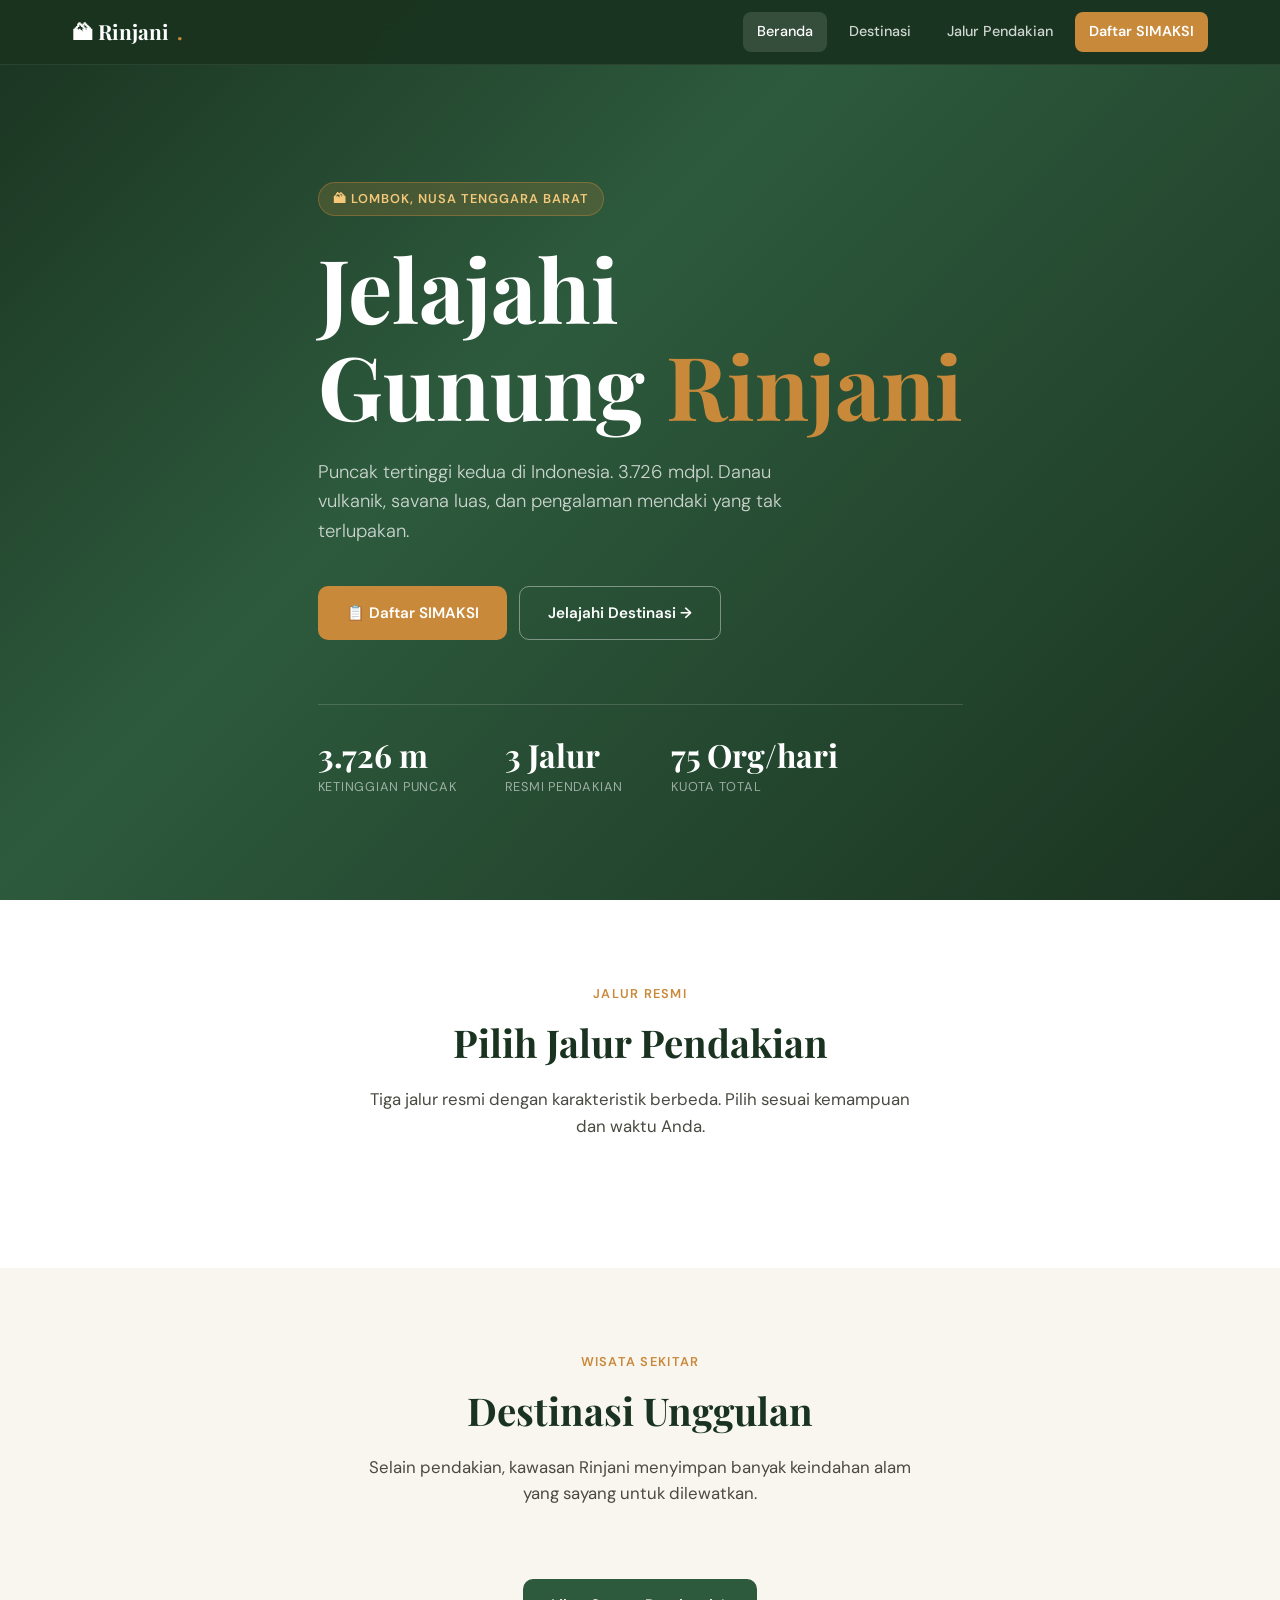
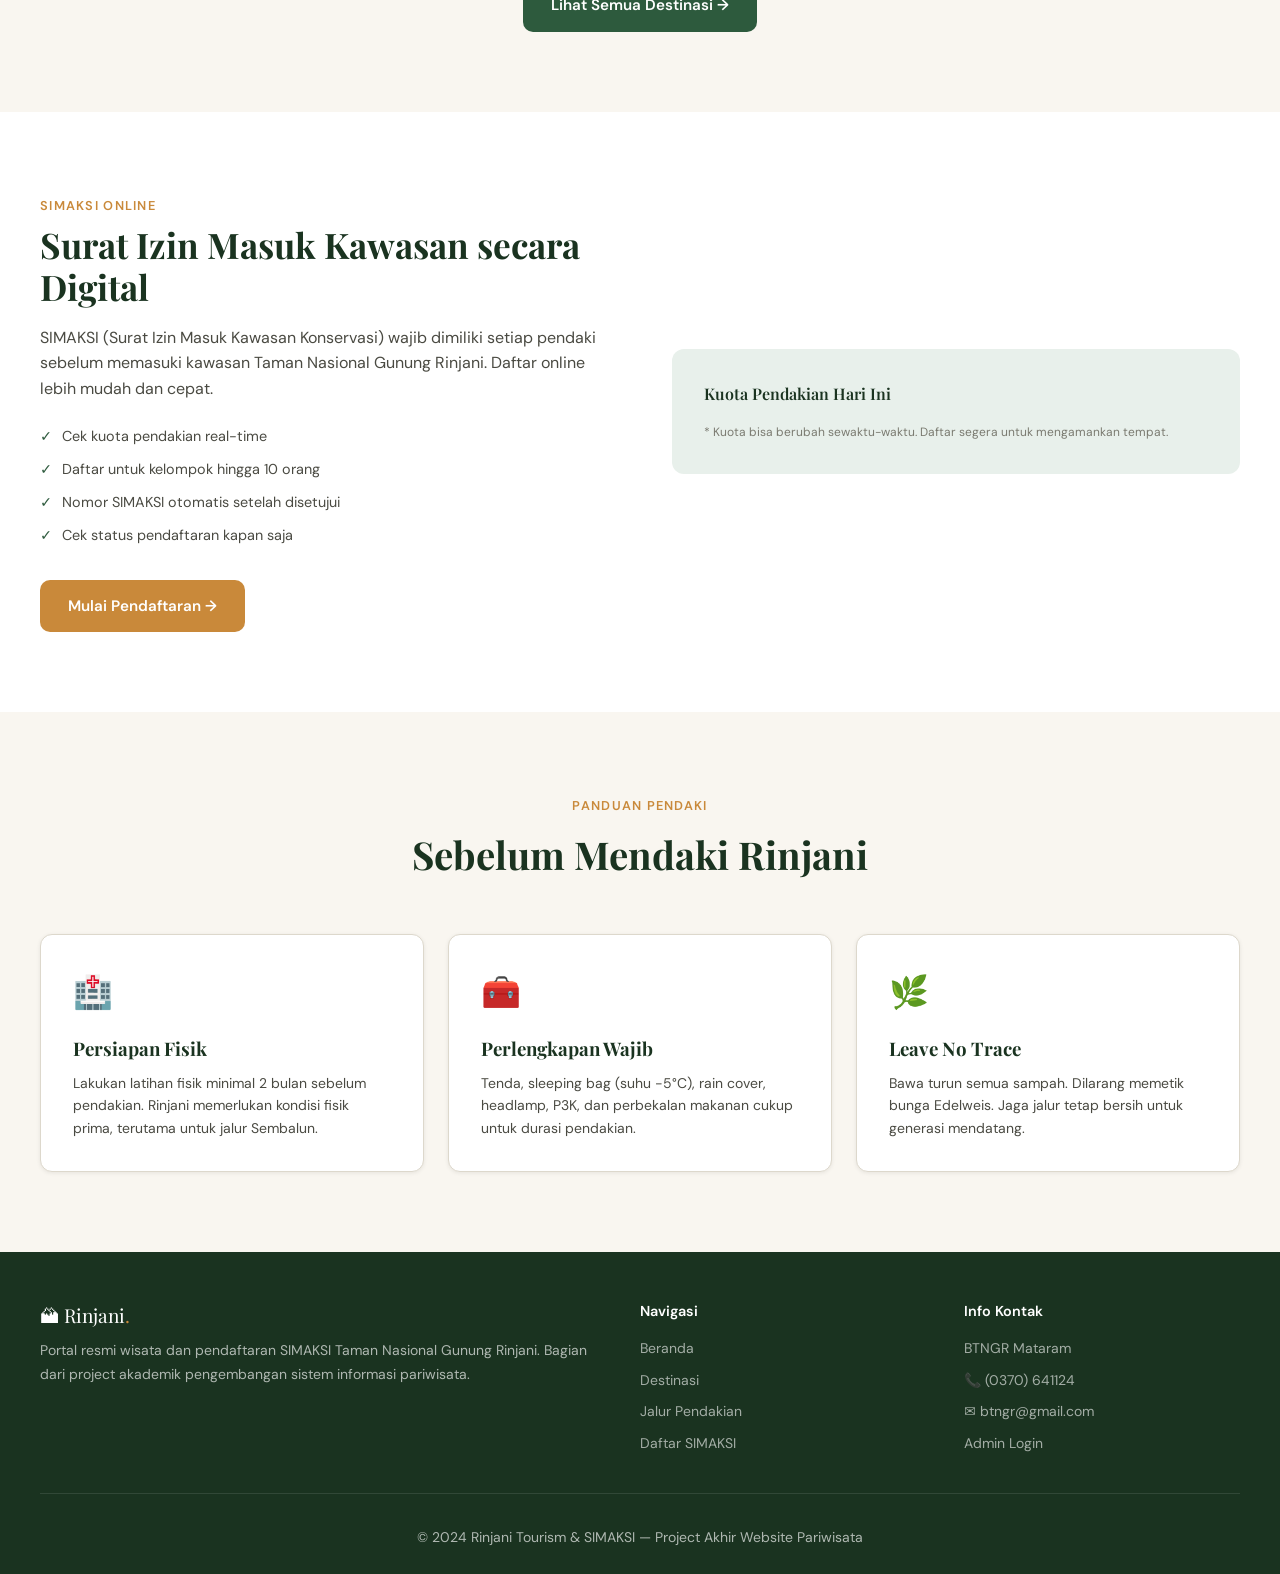
==== index.html @ 8e93fae4 "Add initial HTML structure and CSS styles for Rinjani Tourism website - Created index.html with navi" ====
<!doctype html>
<html lang="id">
  <head>
    <meta charset="UTF-8" />
    <meta name="viewport" content="width=device-width, initial-scale=1.0" />
    <title>Rinjani — Wisata & SIMAKSI Gunung Rinjani</title>
    <link rel="stylesheet" href="css/style.css" />
  </head>
  <body>
    <!-- NAVIGASI -->
    <nav class="nav">
      <div class="nav-inner">
        <a href="index.html" class="nav-logo">🏔 Rinjani<span>.</span></a>
        <div class="nav-links">
          <a href="index.html" class="active">Beranda</a>
          <a href="destinasi.html">Destinasi</a>
          <a href="jalur.html">Jalur Pendakian</a>
          <a href="simaksi.html" class="nav-cta">Daftar SIMAKSI</a>
        </div>
      </div>
    </nav>

    <!-- HERO -->
    <section class="hero">
      <div class="hero-bg"></div>
      <div class="hero-content container fade-up">
        <div class="hero-badge">🏔 Lombok, Nusa Tenggara Barat</div>
        <h1>Jelajahi<br />Gunung <em>Rinjani</em></h1>
        <p>
          Puncak tertinggi kedua di Indonesia. 3.726 mdpl. Danau vulkanik,
          savana luas, dan pengalaman mendaki yang tak terlupakan.
        </p>
        <div class="hero-actions">
          <a href="simaksi.html" class="btn btn-primary">📋 Daftar SIMAKSI</a>
          <a href="destinasi.html" class="btn btn-outline"
            >Jelajahi Destinasi →</a
          >
        </div>
        <div class="hero-stats">
          <div class="hero-stat">
            <strong>3.726 m</strong>
            <span>Ketinggian Puncak</span>
          </div>
          <div class="hero-stat">
            <strong>3 Jalur</strong>
            <span>Resmi Pendakian</span>
          </div>
          <div class="hero-stat">
            <strong>75 Org/hari</strong>
            <span>Kuota Total</span>
          </div>
        </div>
      </div>
    </section>

    <!-- JALUR PENDAKIAN SINGKAT -->
    <section class="section section-alt">
      <div class="container">
        <div class="section-header">
          <div class="section-tag">Jalur Resmi</div>
          <h2>Pilih Jalur Pendakian</h2>
          <p>
            Tiga jalur resmi dengan karakteristik berbeda. Pilih sesuai
            kemampuan dan waktu Anda.
          </p>
        </div>
        <div class="grid-3" id="jalur-list"></div>
      </div>
    </section>

    <!-- DESTINASI WISATA -->
    <section class="section">
      <div class="container">
        <div class="section-header">
          <div class="section-tag">Wisata Sekitar</div>
          <h2>Destinasi Unggulan</h2>
          <p>
            Selain pendakian, kawasan Rinjani menyimpan banyak keindahan alam
            yang sayang untuk dilewatkan.
          </p>
        </div>
        <div class="grid-2" id="destinasi-list"></div>
        <div class="text-center mt-3">
          <a href="destinasi.html" class="btn btn-green"
            >Lihat Semua Destinasi →</a
          >
        </div>
      </div>
    </section>

    <!-- TENTANG SIMAKSI -->
    <section class="section section-alt">
      <div class="container">
        <div
          style="
            display: grid;
            grid-template-columns: 1fr 1fr;
            gap: 4rem;
            align-items: center;
          "
        >
          <div>
            <div class="section-tag">SIMAKSI Online</div>
            <h2
              style="
                font-family: var(--font-display);
                font-size: 2.2rem;
                color: var(--green-deep);
                margin-bottom: 1rem;
                line-height: 1.2;
              "
            >
              Surat Izin Masuk Kawasan secara Digital
            </h2>
            <p style="color: var(--text-mid); margin-bottom: 1.5rem">
              SIMAKSI (Surat Izin Masuk Kawasan Konservasi) wajib dimiliki
              setiap pendaki sebelum memasuki kawasan Taman Nasional Gunung
              Rinjani. Daftar online lebih mudah dan cepat.
            </p>
            <ul style="list-style: none; margin-bottom: 2rem">
              <li
                style="
                  display: flex;
                  gap: 10px;
                  margin-bottom: 10px;
                  font-size: 0.9rem;
                  color: var(--text-mid);
                "
              >
                <span style="color: var(--green-mid); font-weight: 700">✓</span>
                Cek kuota pendakian real-time
              </li>
              <li
                style="
                  display: flex;
                  gap: 10px;
                  margin-bottom: 10px;
                  font-size: 0.9rem;
                  color: var(--text-mid);
                "
              >
                <span style="color: var(--green-mid); font-weight: 700">✓</span>
                Daftar untuk kelompok hingga 10 orang
              </li>
              <li
                style="
                  display: flex;
                  gap: 10px;
                  margin-bottom: 10px;
                  font-size: 0.9rem;
                  color: var(--text-mid);
                "
              >
                <span style="color: var(--green-mid); font-weight: 700">✓</span>
                Nomor SIMAKSI otomatis setelah disetujui
              </li>
              <li
                style="
                  display: flex;
                  gap: 10px;
                  margin-bottom: 10px;
                  font-size: 0.9rem;
                  color: var(--text-mid);
                "
              >
                <span style="color: var(--green-mid); font-weight: 700">✓</span>
                Cek status pendaftaran kapan saja
              </li>
            </ul>
            <a href="simaksi.html" class="btn btn-primary"
              >Mulai Pendaftaran →</a
            >
          </div>
          <div
            style="
              background: var(--green-pale);
              border-radius: var(--radius);
              padding: 2rem;
            "
          >
            <div
              style="
                font-family: var(--font-display);
                font-size: 1rem;
                color: var(--green-deep);
                margin-bottom: 1rem;
                font-weight: 600;
              "
            >
              Kuota Pendakian Hari Ini
            </div>
            <div id="kuota-today"></div>
            <div
              style="
                font-size: 0.75rem;
                color: var(--text-soft);
                margin-top: 1rem;
              "
            >
              * Kuota bisa berubah sewaktu-waktu. Daftar segera untuk
              mengamankan tempat.
            </div>
          </div>
        </div>
      </div>
    </section>

    <!-- INFO TIPS -->
    <section class="section">
      <div class="container">
        <div class="section-header">
          <div class="section-tag">Panduan Pendaki</div>
          <h2>Sebelum Mendaki Rinjani</h2>
        </div>
        <div class="grid-3">
          <div class="form-card">
            <div style="font-size: 2rem; margin-bottom: 1rem">🏥</div>
            <h3
              style="
                font-family: var(--font-display);
                color: var(--green-deep);
                margin-bottom: 0.5rem;
              "
            >
              Persiapan Fisik
            </h3>
            <p style="font-size: 0.875rem; color: var(--text-mid)">
              Lakukan latihan fisik minimal 2 bulan sebelum pendakian. Rinjani
              memerlukan kondisi fisik prima, terutama untuk jalur Sembalun.
            </p>
          </div>
          <div class="form-card">
            <div style="font-size: 2rem; margin-bottom: 1rem">🧰</div>
            <h3
              style="
                font-family: var(--font-display);
                color: var(--green-deep);
                margin-bottom: 0.5rem;
              "
            >
              Perlengkapan Wajib
            </h3>
            <p style="font-size: 0.875rem; color: var(--text-mid)">
              Tenda, sleeping bag (suhu -5°C), rain cover, headlamp, P3K, dan
              perbekalan makanan cukup untuk durasi pendakian.
            </p>
          </div>
          <div class="form-card">
            <div style="font-size: 2rem; margin-bottom: 1rem">🌿</div>
            <h3
              style="
                font-family: var(--font-display);
                color: var(--green-deep);
                margin-bottom: 0.5rem;
              "
            >
              Leave No Trace
            </h3>
            <p style="font-size: 0.875rem; color: var(--text-mid)">
              Bawa turun semua sampah. Dilarang memetik bunga Edelweis. Jaga
              jalur tetap bersih untuk generasi mendatang.
            </p>
          </div>
        </div>
      </div>
    </section>

    <!-- FOOTER -->
    <footer class="footer">
      <div class="footer-grid">
        <div>
          <div class="footer-brand">🏔 Rinjani<span>.</span></div>
          <p>
            Portal resmi wisata dan pendaftaran SIMAKSI Taman Nasional Gunung
            Rinjani. Bagian dari project akademik pengembangan sistem informasi
            pariwisata.
          </p>
        </div>
        <div>
          <h4>Navigasi</h4>
          <ul>
            <li><a href="index.html">Beranda</a></li>
            <li><a href="destinasi.html">Destinasi</a></li>
            <li><a href="jalur.html">Jalur Pendakian</a></li>
            <li><a href="simaksi.html">Daftar SIMAKSI</a></li>
          </ul>
        </div>
        <div>
          <h4>Info Kontak</h4>
          <ul>
            <li><a href="#">BTNGR Mataram</a></li>
            <li><a href="#">📞 (0370) 641124</a></li>
            <li><a href="#">✉ btngr@gmail.com</a></li>
            <li><a href="admin/login.html">Admin Login</a></li>
          </ul>
        </div>
      </div>
      <div class="footer-bottom">
        <p>
          © 2024 Rinjani Tourism & SIMAKSI — Project Akhir Website Pariwisata
        </p>
      </div>
    </footer>

    <div class="toast" id="toast"></div>

    <script src="data/database.js"></script>
    <script>
      DB.init();

      // Render jalur
      const jalurEl = document.getElementById("jalur-list");
      DB.getJalur().forEach((j) => {
        jalurEl.innerHTML += `
    <div class="card" onclick="location.href='jalur.html#${j.id}'">
      <img class="card-img" src="${j.gambar}" alt="${j.nama}" loading="lazy">
      <div class="card-body">
        <div class="card-tag">📍 ${j.jarak}</div>
        <div class="card-title">${j.nama}</div>
        <div class="card-text">${j.deskripsi}</div>
      </div>
      <div class="card-footer">
        <div class="card-meta">
          <span>⏱ ${j.estimasi}</span>
          <span>• ↑ ${j.ketinggian} m</span>
        </div>
        <span class="badge badge-${j.tingkat.toLowerCase().replace(" ", "-")}">${j.tingkat}</span>
      </div>
    </div>`;
      });

      // Render destinasi (hanya 4)
      const destEl = document.getElementById("destinasi-list");
      DB.getDestinasi()
        .slice(0, 4)
        .forEach((d) => {
          const stars =
            "★".repeat(Math.floor(d.rating)) +
            "☆".repeat(5 - Math.floor(d.rating));
          destEl.innerHTML += `
    <div class="card" onclick="location.href='destinasi.html#${d.id}'">
      <img class="card-img" src="${d.gambar}" alt="${d.nama}" loading="lazy" style="height:220px">
      <div class="card-body">
        <div class="card-tag amber">${d.kategori}</div>
        <div class="card-title">${d.nama}</div>
        <div class="card-text">${d.deskripsi}</div>
      </div>
      <div class="card-footer">
        <div class="rating">${stars} <span style="color:var(--text-soft);font-size:0.8rem;">${d.rating}</span></div>
        <div class="card-meta">🎟 ${d.tiket}</div>
      </div>
    </div>`;
        });

      // Kuota hari ini
      const today = new Date().toISOString().split("T")[0];
      const jalurAll = DB.getJalur();
      const kuotaEl = document.getElementById("kuota-today");
      jalurAll.forEach((j) => {
        const k = DB.getKuotaByJalurTanggal(j.id, today);
        if (!k) return;
        const pct = (k.terisi / k.kapasitas) * 100;
        const fillClass =
          pct >= 100 ? "kuota-full" : pct >= 70 ? "kuota-warn" : "kuota-ok";
        const badgeClass =
          pct >= 100
            ? "kuota-full-badge"
            : pct >= 70
              ? "kuota-warn-badge"
              : "kuota-ok-badge";
        const badgeText =
          pct >= 100 ? "Penuh" : pct >= 70 ? "Hampir Penuh" : "Tersedia";
        kuotaEl.innerHTML += `
    <div style="margin-bottom:14px;">
      <div style="display:flex;justify-content:space-between;align-items:center;margin-bottom:4px;">
        <span style="font-size:0.85rem;font-weight:600;color:var(--green-deep);">${j.nama}</span>
        <span class="kuota-badge ${badgeClass}">${badgeText}</span>
      </div>
      <div class="kuota-bar"><div class="kuota-fill ${fillClass}" style="width:${Math.min(pct, 100)}%"></div></div>
      <div style="font-size:0.75rem;color:var(--text-soft);">${k.sisa} dari ${k.kapasitas} kuota tersisa</div>
    </div>`;
      });
    </script>
  </body>
</html>
---- css/style.css ----
/* ============================================================
   STYLE.CSS — Rinjani Tourism & SIMAKSI
   Tema: Earthy Mountain — hijau gelap, amber, putih krem
   Font: Playfair Display + DM Sans
   ============================================================ */

@import url("https://fonts.googleapis.com/css2?family=Playfair+Display:wght@400;600;700&family=DM+Sans:wght@300;400;500;600&display=swap");

:root {
  --green-deep: #1a3320;
  --green-mid: #2d5a3d;
  --green-soft: #4a7c5e;
  --green-pale: #e8f0eb;
  --amber: #c9893a;
  --amber-dark: #a06a20;
  --amber-pale: #fdf3e3;
  --cream: #f9f6f0;
  --white: #ffffff;
  --text-dark: #1a1a18;
  --text-mid: #4a4a42;
  --text-soft: #7a7a70;
  --border: #ddd8cc;
  --red: #c0392b;
  --font-display: "Playfair Display", Georgia, serif;
  --font-body: "DM Sans", system-ui, sans-serif;
  --shadow-sm: 0 1px 4px rgba(0, 0, 0, 0.08);
  --shadow-md: 0 4px 16px rgba(0, 0, 0, 0.1);
  --shadow-lg: 0 8px 32px rgba(0, 0, 0, 0.14);
  --radius: 12px;
  --radius-sm: 6px;
}

*,
*::before,
*::after {
  box-sizing: border-box;
  margin: 0;
  padding: 0;
}

body {
  font-family: var(--font-body);
  background: var(--cream);
  color: var(--text-dark);
  font-size: 16px;
  line-height: 1.6;
  min-height: 100vh;
}

/* ── NAVIGATION ──────────────────────────────────────────── */
.nav {
  position: fixed;
  top: 0;
  left: 0;
  right: 0;
  z-index: 1000;
  background: rgba(26, 51, 32, 0.96);
  backdrop-filter: blur(12px);
  border-bottom: 1px solid rgba(255, 255, 255, 0.08);
}
.nav-inner {
  max-width: 1200px;
  margin: 0 auto;
  display: flex;
  align-items: center;
  justify-content: space-between;
  padding: 0 2rem;
  height: 64px;
}
.nav-logo {
  font-family: var(--font-display);
  font-size: 1.3rem;
  font-weight: 700;
  color: var(--white);
  text-decoration: none;
  display: flex;
  align-items: center;
  gap: 8px;
}
.nav-logo span {
  color: var(--amber);
}
.nav-links {
  display: flex;
  align-items: center;
  gap: 8px;
}
.nav-links a {
  color: rgba(255, 255, 255, 0.8);
  text-decoration: none;
  font-size: 0.9rem;
  font-weight: 500;
  padding: 8px 14px;
  border-radius: 8px;
  transition: all 0.2s;
}
.nav-links a:hover,
.nav-links a.active {
  background: rgba(255, 255, 255, 0.12);
  color: var(--white);
}
.nav-cta {
  background: var(--amber) !important;
  color: var(--white) !important;
  border-radius: 8px !important;
  font-weight: 600 !important;
}
.nav-cta:hover {
  background: var(--amber-dark) !important;
}

/* ── HERO ───────────────────────────────────────────────── */
.hero {
  min-height: 100vh;
  position: relative;
  display: flex;
  align-items: center;
  overflow: hidden;
}
.hero-bg {
  position: absolute;
  inset: 0;
  background: linear-gradient(135deg, #1a3320 0%, #2d5a3d 40%, #1a3320 100%);
}
.hero-bg::after {
  content: "";
  position: absolute;
  inset: 0;
  background: url("https://images.unsplash.com/photo-1506905925346-21bda4d32df4?w=1600&q=80")
    center/cover;
  opacity: 0.3;
  mix-blend-mode: luminosity;
}
.hero-content {
  position: relative;
  z-index: 1;
  max-width: 1200px;
  margin: 0 auto;
  padding: 0 2rem;
  padding-top: 80px;
}
.hero-badge {
  display: inline-flex;
  align-items: center;
  gap: 6px;
  background: rgba(201, 137, 58, 0.2);
  border: 1px solid rgba(201, 137, 58, 0.4);
  color: #f5c87a;
  font-size: 0.8rem;
  font-weight: 600;
  padding: 6px 14px;
  border-radius: 100px;
  letter-spacing: 0.08em;
  text-transform: uppercase;
  margin-bottom: 1.5rem;
}
.hero h1 {
  font-family: var(--font-display);
  font-size: clamp(3rem, 7vw, 5.5rem);
  font-weight: 700;
  color: var(--white);
  line-height: 1.1;
  margin-bottom: 1.5rem;
}
.hero h1 em {
  color: var(--amber);
  font-style: normal;
}
.hero p {
  font-size: 1.15rem;
  color: rgba(255, 255, 255, 0.75);
  max-width: 520px;
  margin-bottom: 2.5rem;
  font-weight: 300;
}
.hero-actions {
  display: flex;
  gap: 12px;
  flex-wrap: wrap;
}
.btn {
  display: inline-flex;
  align-items: center;
  gap: 8px;
  padding: 14px 28px;
  border-radius: 10px;
  font-family: var(--font-body);
  font-size: 0.95rem;
  font-weight: 600;
  text-decoration: none;
  border: none;
  cursor: pointer;
  transition: all 0.2s;
  white-space: nowrap;
}
.btn-primary {
  background: var(--amber);
  color: var(--white);
}
.btn-primary:hover {
  background: var(--amber-dark);
  transform: translateY(-1px);
  box-shadow: var(--shadow-md);
}
.btn-outline {
  background: transparent;
  color: var(--white);
  border: 1.5px solid rgba(255, 255, 255, 0.4);
}
.btn-outline:hover {
  background: rgba(255, 255, 255, 0.1);
}
.btn-green {
  background: var(--green-mid);
  color: var(--white);
}
.btn-green:hover {
  background: var(--green-deep);
}
.btn-sm {
  padding: 9px 18px;
  font-size: 0.875rem;
}

.hero-stats {
  display: flex;
  gap: 3rem;
  margin-top: 4rem;
  padding-top: 2rem;
  border-top: 1px solid rgba(255, 255, 255, 0.15);
}
.hero-stat strong {
  display: block;
  font-family: var(--font-display);
  font-size: 2rem;
  color: var(--white);
  line-height: 1.1;
}
.hero-stat span {
  font-size: 0.8rem;
  color: rgba(255, 255, 255, 0.55);
  text-transform: uppercase;
  letter-spacing: 0.06em;
}

/* ── SECTIONS ───────────────────────────────────────────── */
.section {
  padding: 5rem 2rem;
}
.section-alt {
  background: var(--white);
}
.container {
  max-width: 1200px;
  margin: 0 auto;
}
.section-header {
  text-align: center;
  margin-bottom: 3rem;
}
.section-header h2 {
  font-family: var(--font-display);
  font-size: clamp(1.8rem, 3vw, 2.8rem);
  color: var(--green-deep);
  margin-bottom: 0.75rem;
}
.section-header p {
  color: var(--text-mid);
  font-size: 1.05rem;
  max-width: 560px;
  margin: 0 auto;
}
.section-tag {
  display: inline-block;
  color: var(--amber);
  font-size: 0.8rem;
  font-weight: 600;
  text-transform: uppercase;
  letter-spacing: 0.1em;
  margin-bottom: 0.5rem;
}

/* ── CARDS ──────────────────────────────────────────────── */
.grid-3 {
  display: grid;
  grid-template-columns: repeat(auto-fit, minmax(300px, 1fr));
  gap: 1.5rem;
}
.grid-2 {
  display: grid;
  grid-template-columns: repeat(auto-fit, minmax(340px, 1fr));
  gap: 1.5rem;
}

.card {
  background: var(--white);
  border: 1px solid var(--border);
  border-radius: var(--radius);
  overflow: hidden;
  transition: all 0.25s;
  cursor: pointer;
}
.card:hover {
  transform: translateY(-4px);
  box-shadow: var(--shadow-lg);
  border-color: transparent;
}
.card-img {
  width: 100%;
  height: 200px;
  object-fit: cover;
  display: block;
}
.card-body {
  padding: 1.25rem;
}
.card-tag {
  display: inline-block;
  background: var(--green-pale);
  color: var(--green-mid);
  font-size: 0.72rem;
  font-weight: 600;
  text-transform: uppercase;
  letter-spacing: 0.06em;
  padding: 4px 10px;
  border-radius: 100px;
  margin-bottom: 0.75rem;
}
.card-tag.amber {
  background: var(--amber-pale);
  color: var(--amber-dark);
}
.card-title {
  font-family: var(--font-display);
  font-size: 1.2rem;
  color: var(--green-deep);
  margin-bottom: 0.4rem;
}
.card-text {
  font-size: 0.875rem;
  color: var(--text-mid);
  line-height: 1.6;
}
.card-footer {
  display: flex;
  align-items: center;
  justify-content: space-between;
  padding: 1rem 1.25rem;
  border-top: 1px solid var(--border);
}
.card-meta {
  display: flex;
  align-items: center;
  gap: 6px;
  font-size: 0.8rem;
  color: var(--text-soft);
}

/* Badge tingkat kesulitan */
.badge {
  display: inline-block;
  padding: 3px 10px;
  border-radius: 100px;
  font-size: 0.72rem;
  font-weight: 600;
}
.badge-sedang {
  background: #fff8e1;
  color: #e65100;
}
.badge-sulit {
  background: #fce4ec;
  color: #c62828;
}
.badge-sangat-sulit {
  background: #1a3320;
  color: var(--amber);
}
.badge-approved {
  background: #e8f5e9;
  color: #2e7d32;
}
.badge-pending {
  background: #fff3e0;
  color: #e65100;
}
.badge-rejected {
  background: #ffebee;
  color: #c62828;
}

/* Rating stars */
.rating {
  color: var(--amber);
  font-size: 0.85rem;
}

/* ── KUOTA INDICATOR ────────────────────────────────────── */
.kuota-bar {
  height: 6px;
  background: var(--border);
  border-radius: 3px;
  overflow: hidden;
  margin: 6px 0;
}
.kuota-fill {
  height: 100%;
  border-radius: 3px;
  transition: width 0.4s;
}
.kuota-full {
  background: var(--red);
}
.kuota-warn {
  background: var(--amber);
}
.kuota-ok {
  background: var(--green-soft);
}

/* ── FORM ───────────────────────────────────────────────── */
.form-card {
  background: var(--white);
  border: 1px solid var(--border);
  border-radius: var(--radius);
  padding: 2rem;
  box-shadow: var(--shadow-sm);
}
.form-title {
  font-family: var(--font-display);
  font-size: 1.5rem;
  color: var(--green-deep);
  margin-bottom: 1.5rem;
}
.form-group {
  margin-bottom: 1.25rem;
}
.form-group label {
  display: block;
  font-size: 0.875rem;
  font-weight: 600;
  color: var(--text-dark);
  margin-bottom: 6px;
}
.form-group label span {
  color: var(--red);
}
.form-group input,
.form-group select,
.form-group textarea {
  width: 100%;
  padding: 11px 14px;
  border: 1.5px solid var(--border);
  border-radius: 8px;
  font-family: var(--font-body);
  font-size: 0.9rem;
  color: var(--text-dark);
  background: var(--cream);
  transition: border-color 0.2s;
}
.form-group input:focus,
.form-group select:focus,
.form-group textarea:focus {
  outline: none;
  border-color: var(--green-mid);
  background: var(--white);
}
.form-row {
  display: grid;
  grid-template-columns: 1fr 1fr;
  gap: 1rem;
}
.form-hint {
  font-size: 0.78rem;
  color: var(--text-soft);
  margin-top: 4px;
}
.form-error {
  font-size: 0.78rem;
  color: var(--red);
  margin-top: 4px;
  display: none;
}

/* Multi-step form */
.steps-indicator {
  display: flex;
  align-items: center;
  margin-bottom: 2rem;
  gap: 0;
}
.step-item {
  display: flex;
  align-items: center;
  flex: 1;
}
.step-circle {
  width: 32px;
  height: 32px;
  border-radius: 50%;
  display: flex;
  align-items: center;
  justify-content: center;
  font-size: 0.8rem;
  font-weight: 700;
  flex-shrink: 0;
  border: 2px solid var(--border);
  color: var(--text-soft);
  background: var(--white);
  transition: all 0.3s;
  z-index: 1;
}
.step-item.active .step-circle {
  border-color: var(--green-mid);
  color: var(--green-mid);
  background: var(--green-pale);
}
.step-item.done .step-circle {
  background: var(--green-mid);
  border-color: var(--green-mid);
  color: var(--white);
}
.step-line {
  flex: 1;
  height: 2px;
  background: var(--border);
  margin: 0 -1px;
  transition: background 0.3s;
}
.step-item.done + .step-item .step-line {
  background: var(--green-mid);
}
.step-label {
  font-size: 0.72rem;
  color: var(--text-soft);
  margin-top: 6px;
  white-space: nowrap;
}

/* Anggota group table */
.anggota-table {
  width: 100%;
  border-collapse: collapse;
  margin-top: 0.75rem;
  font-size: 0.875rem;
}
.anggota-table th {
  padding: 8px 10px;
  background: var(--green-pale);
  color: var(--green-deep);
  font-weight: 600;
  text-align: left;
}
.anggota-table td {
  padding: 8px 10px;
  border-bottom: 1px solid var(--border);
}
.anggota-table input {
  padding: 6px 8px;
  border: 1px solid var(--border);
  border-radius: 6px;
  font-size: 0.85rem;
  width: 100%;
  background: var(--cream);
}

/* ── MODALS / ALERTS ────────────────────────────────────── */
.modal-overlay {
  position: fixed;
  inset: 0;
  background: rgba(0, 0, 0, 0.5);
  z-index: 2000;
  display: flex;
  align-items: center;
  justify-content: center;
  padding: 1rem;
  opacity: 0;
  pointer-events: none;
  transition: opacity 0.2s;
}
.modal-overlay.open {
  opacity: 1;
  pointer-events: auto;
}
.modal {
  background: var(--white);
  border-radius: var(--radius);
  padding: 2rem;
  max-width: 520px;
  width: 100%;
  transform: scale(0.95);
  transition: transform 0.2s;
  max-height: 90vh;
  overflow-y: auto;
}
.modal-overlay.open .modal {
  transform: scale(1);
}
.modal h3 {
  font-family: var(--font-display);
  font-size: 1.3rem;
  color: var(--green-deep);
  margin-bottom: 1rem;
}
.modal-close {
  float: right;
  background: none;
  border: none;
  font-size: 1.2rem;
  cursor: pointer;
  color: var(--text-soft);
}

.alert {
  padding: 12px 16px;
  border-radius: 8px;
  margin-bottom: 1rem;
  font-size: 0.875rem;
  display: flex;
  align-items: flex-start;
  gap: 8px;
}
.alert-success {
  background: #e8f5e9;
  color: #2e7d32;
  border: 1px solid #a5d6a7;
}
.alert-error {
  background: #ffebee;
  color: #c62828;
  border: 1px solid #ef9a9a;
}
.alert-info {
  background: var(--green-pale);
  color: var(--green-deep);
  border: 1px solid #b2dfdb;
}

/* ── ADMIN DASHBOARD ────────────────────────────────────── */
.admin-layout {
  display: flex;
  min-height: 100vh;
}
.admin-sidebar {
  width: 240px;
  flex-shrink: 0;
  background: var(--green-deep);
  padding: 0;
  position: fixed;
  top: 0;
  left: 0;
  height: 100vh;
  overflow-y: auto;
  z-index: 100;
}
.admin-sidebar-logo {
  padding: 1.5rem;
  font-family: var(--font-display);
  font-size: 1.1rem;
  color: var(--white);
  border-bottom: 1px solid rgba(255, 255, 255, 0.1);
}
.admin-sidebar-logo small {
  display: block;
  font-family: var(--font-body);
  font-size: 0.75rem;
  color: rgba(255, 255, 255, 0.5);
  font-weight: 400;
}
.admin-nav {
  padding: 1rem 0;
}
.admin-nav a {
  display: flex;
  align-items: center;
  gap: 10px;
  padding: 11px 1.5rem;
  text-decoration: none;
  color: rgba(255, 255, 255, 0.65);
  font-size: 0.875rem;
  font-weight: 500;
  transition: all 0.2s;
}
.admin-nav a:hover,
.admin-nav a.active {
  background: rgba(255, 255, 255, 0.1);
  color: var(--white);
}
.admin-nav a.active {
  border-right: 3px solid var(--amber);
}
.admin-main {
  margin-left: 240px;
  flex: 1;
  padding: 2rem;
  background: #f2efe8;
  min-height: 100vh;
}
.admin-header {
  display: flex;
  align-items: center;
  justify-content: space-between;
  margin-bottom: 2rem;
  padding-bottom: 1rem;
  border-bottom: 1px solid var(--border);
}
.admin-header h1 {
  font-family: var(--font-display);
  font-size: 1.5rem;
  color: var(--green-deep);
}

.stat-cards {
  display: grid;
  grid-template-columns: repeat(auto-fit, minmax(200px, 1fr));
  gap: 1rem;
  margin-bottom: 2rem;
}
.stat-card {
  background: var(--white);
  border-radius: var(--radius);
  padding: 1.25rem;
  border: 1px solid var(--border);
}
.stat-card .stat-label {
  font-size: 0.78rem;
  font-weight: 600;
  text-transform: uppercase;
  letter-spacing: 0.06em;
  color: var(--text-soft);
}
.stat-card .stat-val {
  font-family: var(--font-display);
  font-size: 2rem;
  color: var(--green-deep);
  line-height: 1.1;
  margin: 6px 0 2px;
}
.stat-card .stat-sub {
  font-size: 0.8rem;
  color: var(--text-soft);
}

/* Table admin */
.data-table {
  width: 100%;
  border-collapse: collapse;
  font-size: 0.875rem;
}
.data-table th {
  padding: 10px 14px;
  background: var(--green-pale);
  color: var(--green-deep);
  font-weight: 600;
  text-align: left;
  border-bottom: 2px solid var(--border);
}
.data-table td {
  padding: 12px 14px;
  border-bottom: 1px solid var(--border);
  color: var(--text-mid);
}
.data-table tr:hover td {
  background: #f9f7f3;
}
.table-wrap {
  background: var(--white);
  border: 1px solid var(--border);
  border-radius: var(--radius);
  overflow: hidden;
}
.table-header {
  display: flex;
  align-items: center;
  justify-content: space-between;
  padding: 1rem 1.25rem;
  border-bottom: 1px solid var(--border);
}
.table-header h3 {
  font-family: var(--font-display);
  font-size: 1.1rem;
  color: var(--green-deep);
}

/* ── PAGE LAYOUT ────────────────────────────────────────── */
.page-header {
  background: var(--green-deep);
  padding: 120px 2rem 3rem;
  text-align: center;
}
.page-header h1 {
  font-family: var(--font-display);
  font-size: 2.5rem;
  color: var(--white);
  margin-bottom: 0.5rem;
}
.page-header p {
  color: rgba(255, 255, 255, 0.65);
  font-size: 1rem;
}
.breadcrumb {
  font-size: 0.8rem;
  color: rgba(255, 255, 255, 0.5);
  margin-bottom: 1rem;
}
.breadcrumb a {
  color: var(--amber);
  text-decoration: none;
}

/* ── FOOTER ─────────────────────────────────────────────── */
.footer {
  background: var(--green-deep);
  color: rgba(255, 255, 255, 0.65);
  padding: 3rem 2rem 1.5rem;
}
.footer-grid {
  max-width: 1200px;
  margin: 0 auto;
  display: grid;
  grid-template-columns: 2fr 1fr 1fr;
  gap: 3rem;
  padding-bottom: 2rem;
  margin-bottom: 2rem;
  border-bottom: 1px solid rgba(255, 255, 255, 0.1);
}
.footer-brand {
  font-family: var(--font-display);
  font-size: 1.2rem;
  color: var(--white);
  margin-bottom: 0.5rem;
}
.footer-brand span {
  color: var(--amber);
}
.footer p {
  font-size: 0.875rem;
  line-height: 1.7;
}
.footer h4 {
  color: var(--white);
  font-size: 0.9rem;
  font-weight: 600;
  margin-bottom: 0.75rem;
}
.footer ul {
  list-style: none;
}
.footer ul li {
  margin-bottom: 6px;
}
.footer ul li a {
  color: rgba(255, 255, 255, 0.6);
  text-decoration: none;
  font-size: 0.875rem;
  transition: color 0.2s;
}
.footer ul li a:hover {
  color: var(--amber);
}
.footer-bottom {
  max-width: 1200px;
  margin: 0 auto;
  text-align: center;
  font-size: 0.8rem;
}

/* ── RESPONSIVE ─────────────────────────────────────────── */
@media (max-width: 768px) {
  .hero h1 {
    font-size: 2.5rem;
  }
  .hero-stats {
    gap: 1.5rem;
    flex-wrap: wrap;
  }
  .form-row {
    grid-template-columns: 1fr;
  }
  .admin-sidebar {
    transform: translateX(-100%);
  }
  .admin-main {
    margin-left: 0;
  }
  .footer-grid {
    grid-template-columns: 1fr;
    gap: 2rem;
  }
  .nav-links {
    display: none;
  }
}

/* ── UTILS ──────────────────────────────────────────────── */
.text-center {
  text-align: center;
}
.mt-1 {
  margin-top: 0.5rem;
}
.mt-2 {
  margin-top: 1rem;
}
.mt-3 {
  margin-top: 1.5rem;
}
.mb-2 {
  margin-bottom: 1rem;
}
.hidden {
  display: none !important;
}
.w-full {
  width: 100%;
}
.divider {
  height: 1px;
  background: var(--border);
  margin: 1.5rem 0;
}

/* Animasi fade in */
@keyframes fadeUp {
  from {
    opacity: 0;
    transform: translateY(20px);
  }
  to {
    opacity: 1;
    transform: translateY(0);
  }
}
.fade-up {
  animation: fadeUp 0.5s ease forwards;
}

/* Toast notification */
.toast {
  position: fixed;
  bottom: 2rem;
  right: 2rem;
  z-index: 9999;
  background: var(--green-deep);
  color: var(--white);
  padding: 12px 20px;
  border-radius: 10px;
  font-size: 0.875rem;
  box-shadow: var(--shadow-lg);
  transform: translateY(100px);
  opacity: 0;
  transition: all 0.3s;
  max-width: 320px;
}
.toast.show {
  transform: translateY(0);
  opacity: 1;
}
.toast.success {
  background: #2e7d32;
}
.toast.error {
  background: var(--red);
}

/* Kuota warna indikator */
.kuota-badge {
  font-size: 0.75rem;
  font-weight: 600;
  padding: 2px 8px;
  border-radius: 4px;
}
.kuota-full-badge {
  background: #ffebee;
  color: #c62828;
}
.kuota-warn-badge {
  background: #fff8e1;
  color: #e65100;
}
.kuota-ok-badge {
  background: #e8f5e9;
  color: #2e7d32;
}
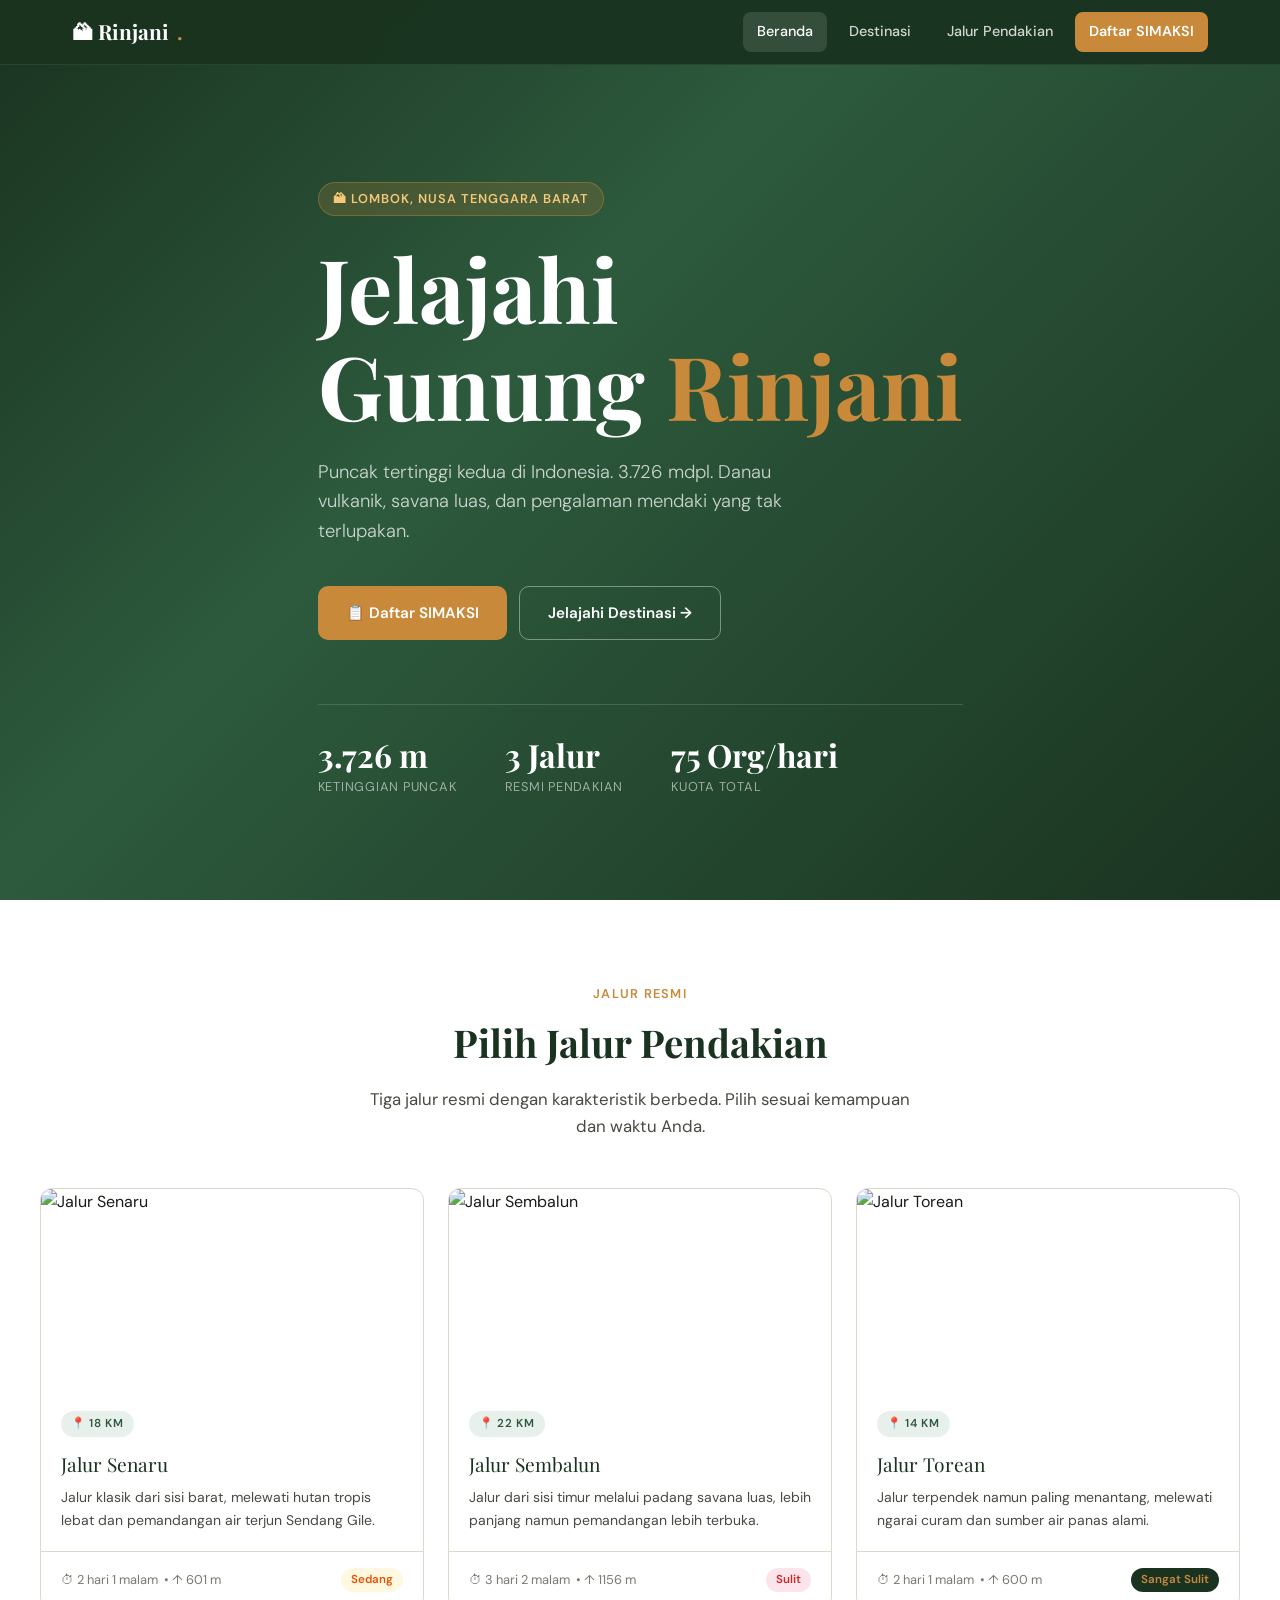
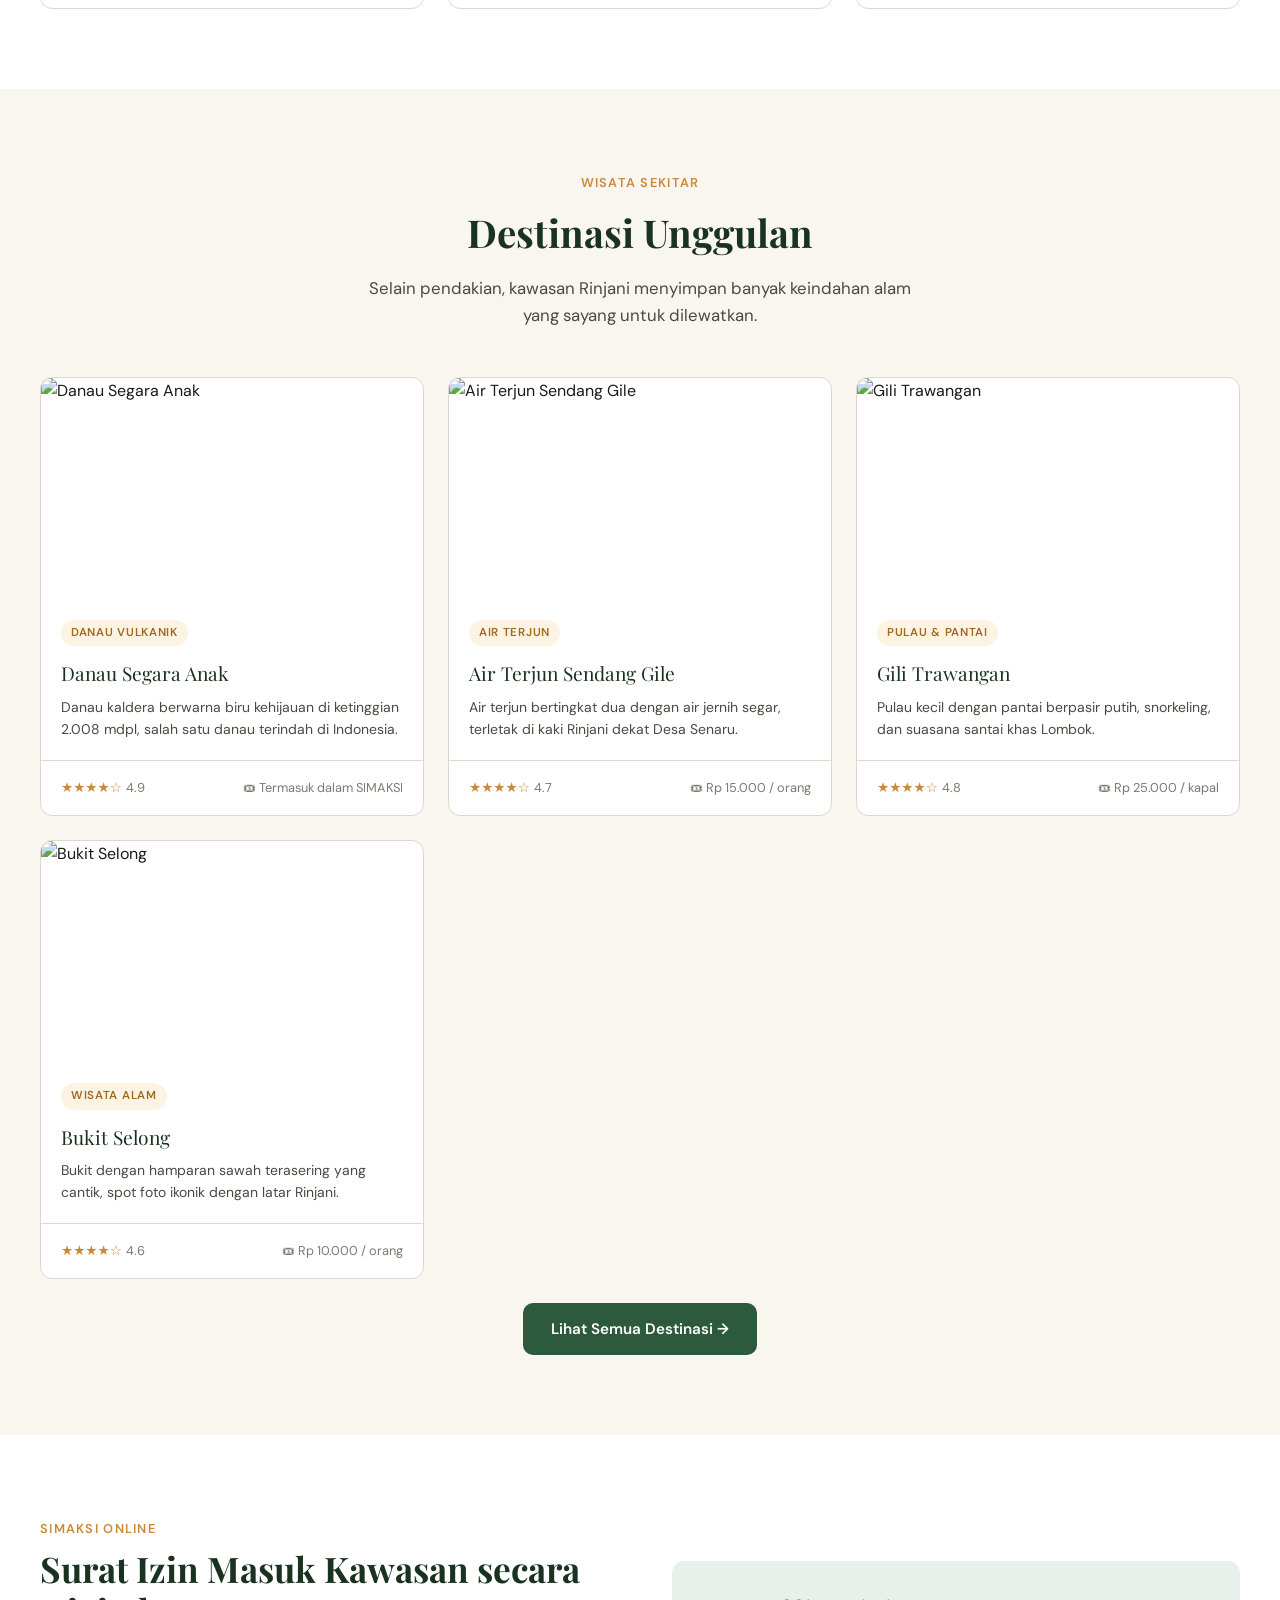
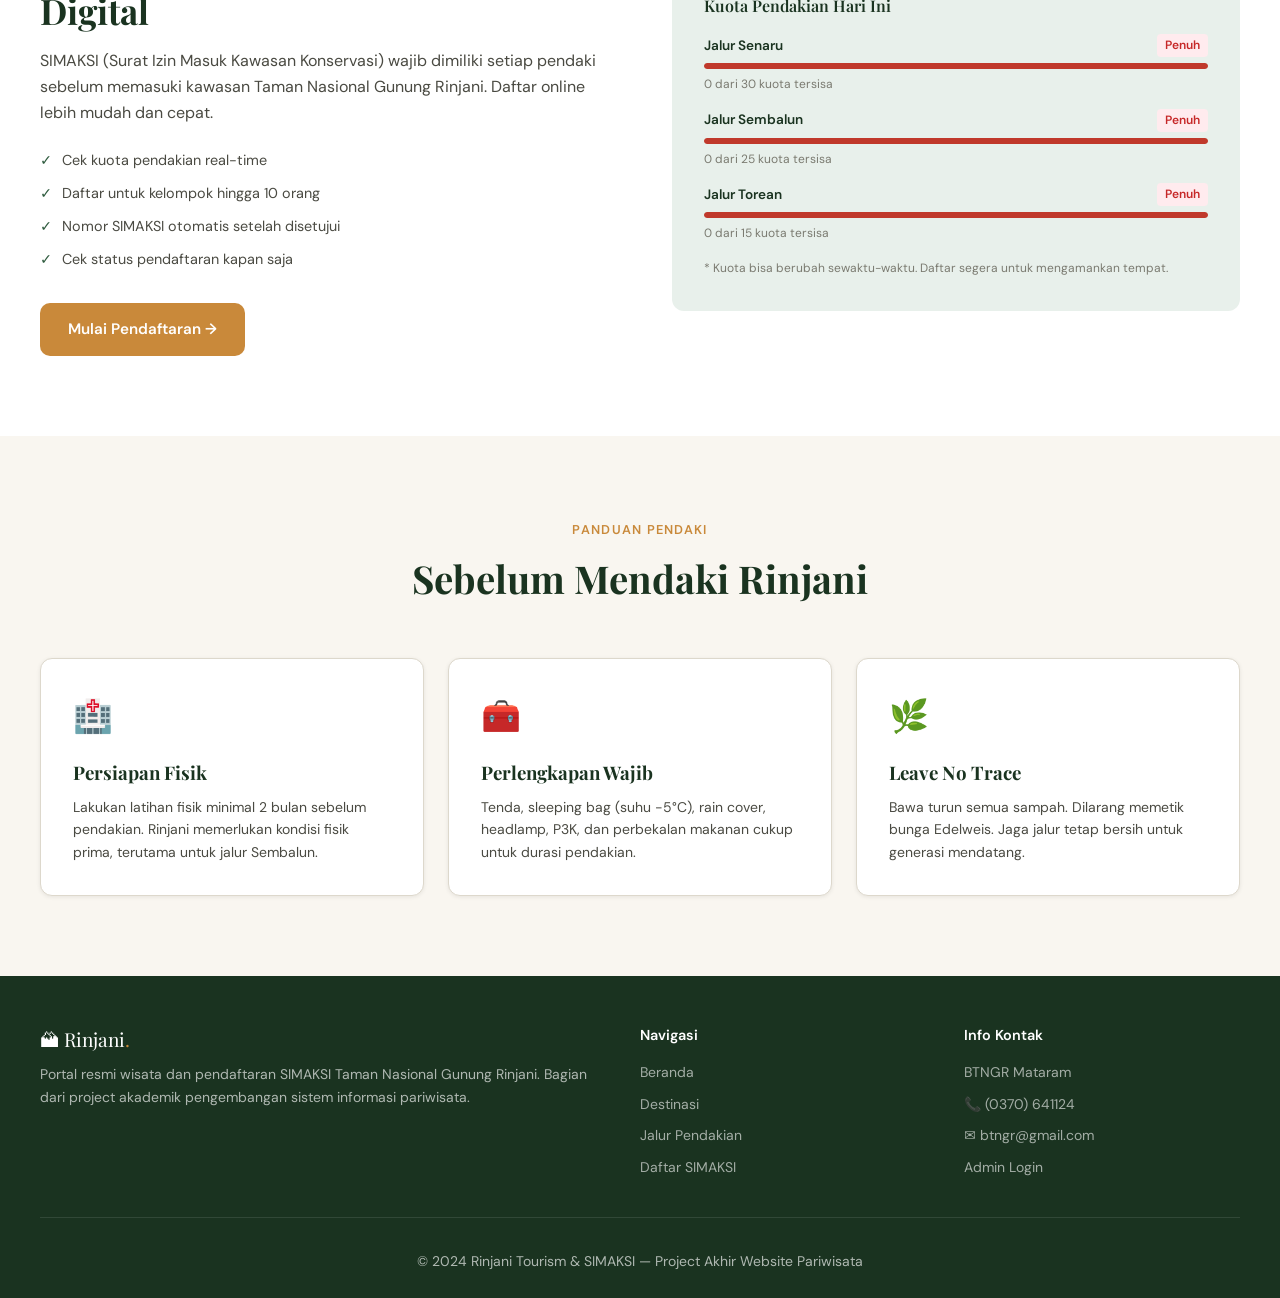
==== commit da2a02a0: "feat: add jalur and simaksi pages for hiking registration and quota checking" ====
--- a/index.html
+++ b/index.html
@@ -1,317 +1,186 @@
-<!doctype html>
+<!DOCTYPE html>
 <html lang="id">
-  <head>
-    <meta charset="UTF-8" />
-    <meta name="viewport" content="width=device-width, initial-scale=1.0" />
-    <title>Rinjani — Wisata & SIMAKSI Gunung Rinjani</title>
-    <link rel="stylesheet" href="css/style.css" />
-  </head>
-  <body>
-    <!-- NAVIGASI -->
-    <nav class="nav">
-      <div class="nav-inner">
-        <a href="index.html" class="nav-logo">🏔 Rinjani<span>.</span></a>
-        <div class="nav-links">
-          <a href="index.html" class="active">Beranda</a>
-          <a href="destinasi.html">Destinasi</a>
-          <a href="jalur.html">Jalur Pendakian</a>
-          <a href="simaksi.html" class="nav-cta">Daftar SIMAKSI</a>
+<head>
+  <meta charset="UTF-8">
+  <meta name="viewport" content="width=device-width, initial-scale=1.0">
+  <title>Rinjani — Wisata & SIMAKSI Gunung Rinjani</title>
+  <link rel="stylesheet" href="css/style.css">
+</head>
+<body>
+
+<!-- NAVIGASI -->
+<nav class="nav">
+  <div class="nav-inner">
+    <a href="index.html" class="nav-logo">🏔 Rinjani<span>.</span></a>
+    <div class="nav-links">
+      <a href="index.html" class="active">Beranda</a>
+      <a href="destinasi.html">Destinasi</a>
+      <a href="jalur.html">Jalur Pendakian</a>
+      <a href="simaksi.html" class="nav-cta">Daftar SIMAKSI</a>
+    </div>
+  </div>
+</nav>
+
+<!-- HERO -->
+<section class="hero">
+  <div class="hero-bg"></div>
+  <div class="hero-content container fade-up">
+    <div class="hero-badge">🏔 Lombok, Nusa Tenggara Barat</div>
+    <h1>Jelajahi<br>Gunung <em>Rinjani</em></h1>
+    <p>Puncak tertinggi kedua di Indonesia. 3.726 mdpl. Danau vulkanik, savana luas, dan pengalaman mendaki yang tak terlupakan.</p>
+    <div class="hero-actions">
+      <a href="simaksi.html" class="btn btn-primary">📋 Daftar SIMAKSI</a>
+      <a href="destinasi.html" class="btn btn-outline">Jelajahi Destinasi →</a>
+    </div>
+    <div class="hero-stats">
+      <div class="hero-stat">
+        <strong>3.726 m</strong>
+        <span>Ketinggian Puncak</span>
+      </div>
+      <div class="hero-stat">
+        <strong>3 Jalur</strong>
+        <span>Resmi Pendakian</span>
+      </div>
+      <div class="hero-stat">
+        <strong>75 Org/hari</strong>
+        <span>Kuota Total</span>
+      </div>
+    </div>
+  </div>
+</section>
+
+<!-- JALUR PENDAKIAN SINGKAT -->
+<section class="section section-alt">
+  <div class="container">
+    <div class="section-header">
+      <div class="section-tag">Jalur Resmi</div>
+      <h2>Pilih Jalur Pendakian</h2>
+      <p>Tiga jalur resmi dengan karakteristik berbeda. Pilih sesuai kemampuan dan waktu Anda.</p>
+    </div>
+    <div class="grid-3" id="jalur-list"></div>
+  </div>
+</section>
+
+<!-- DESTINASI WISATA -->
+<section class="section">
+  <div class="container">
+    <div class="section-header">
+      <div class="section-tag">Wisata Sekitar</div>
+      <h2>Destinasi Unggulan</h2>
+      <p>Selain pendakian, kawasan Rinjani menyimpan banyak keindahan alam yang sayang untuk dilewatkan.</p>
+    </div>
+    <div class="grid-2" id="destinasi-list"></div>
+    <div class="text-center mt-3">
+      <a href="destinasi.html" class="btn btn-green">Lihat Semua Destinasi →</a>
+    </div>
+  </div>
+</section>
+
+<!-- TENTANG SIMAKSI -->
+<section class="section section-alt">
+  <div class="container">
+    <div style="display:grid;grid-template-columns:1fr 1fr;gap:4rem;align-items:center;">
+      <div>
+        <div class="section-tag">SIMAKSI Online</div>
+        <h2 style="font-family:var(--font-display);font-size:2.2rem;color:var(--green-deep);margin-bottom:1rem;line-height:1.2;">
+          Surat Izin Masuk Kawasan secara Digital
+        </h2>
+        <p style="color:var(--text-mid);margin-bottom:1.5rem;">SIMAKSI (Surat Izin Masuk Kawasan Konservasi) wajib dimiliki setiap pendaki sebelum memasuki kawasan Taman Nasional Gunung Rinjani. Daftar online lebih mudah dan cepat.</p>
+        <ul style="list-style:none;margin-bottom:2rem;">
+          <li style="display:flex;gap:10px;margin-bottom:10px;font-size:0.9rem;color:var(--text-mid);">
+            <span style="color:var(--green-mid);font-weight:700;">✓</span> Cek kuota pendakian real-time
+          </li>
+          <li style="display:flex;gap:10px;margin-bottom:10px;font-size:0.9rem;color:var(--text-mid);">
+            <span style="color:var(--green-mid);font-weight:700;">✓</span> Daftar untuk kelompok hingga 10 orang
+          </li>
+          <li style="display:flex;gap:10px;margin-bottom:10px;font-size:0.9rem;color:var(--text-mid);">
+            <span style="color:var(--green-mid);font-weight:700;">✓</span> Nomor SIMAKSI otomatis setelah disetujui
+          </li>
+          <li style="display:flex;gap:10px;margin-bottom:10px;font-size:0.9rem;color:var(--text-mid);">
+            <span style="color:var(--green-mid);font-weight:700;">✓</span> Cek status pendaftaran kapan saja
+          </li>
+        </ul>
+        <a href="simaksi.html" class="btn btn-primary">Mulai Pendaftaran →</a>
+      </div>
+      <div style="background:var(--green-pale);border-radius:var(--radius);padding:2rem;">
+        <div style="font-family:var(--font-display);font-size:1rem;color:var(--green-deep);margin-bottom:1rem;font-weight:600;">Kuota Pendakian Hari Ini</div>
+        <div id="kuota-today"></div>
+        <div style="font-size:0.75rem;color:var(--text-soft);margin-top:1rem;">
+          * Kuota bisa berubah sewaktu-waktu. Daftar segera untuk mengamankan tempat.
         </div>
       </div>
-    </nav>
-
-    <!-- HERO -->
-    <section class="hero">
-      <div class="hero-bg"></div>
-      <div class="hero-content container fade-up">
-        <div class="hero-badge">🏔 Lombok, Nusa Tenggara Barat</div>
-        <h1>Jelajahi<br />Gunung <em>Rinjani</em></h1>
-        <p>
-          Puncak tertinggi kedua di Indonesia. 3.726 mdpl. Danau vulkanik,
-          savana luas, dan pengalaman mendaki yang tak terlupakan.
-        </p>
-        <div class="hero-actions">
-          <a href="simaksi.html" class="btn btn-primary">📋 Daftar SIMAKSI</a>
-          <a href="destinasi.html" class="btn btn-outline"
-            >Jelajahi Destinasi →</a
-          >
-        </div>
-        <div class="hero-stats">
-          <div class="hero-stat">
-            <strong>3.726 m</strong>
-            <span>Ketinggian Puncak</span>
-          </div>
-          <div class="hero-stat">
-            <strong>3 Jalur</strong>
-            <span>Resmi Pendakian</span>
-          </div>
-          <div class="hero-stat">
-            <strong>75 Org/hari</strong>
-            <span>Kuota Total</span>
-          </div>
-        </div>
-      </div>
-    </section>
-
-    <!-- JALUR PENDAKIAN SINGKAT -->
-    <section class="section section-alt">
-      <div class="container">
-        <div class="section-header">
-          <div class="section-tag">Jalur Resmi</div>
-          <h2>Pilih Jalur Pendakian</h2>
-          <p>
-            Tiga jalur resmi dengan karakteristik berbeda. Pilih sesuai
-            kemampuan dan waktu Anda.
-          </p>
-        </div>
-        <div class="grid-3" id="jalur-list"></div>
-      </div>
-    </section>
-
-    <!-- DESTINASI WISATA -->
-    <section class="section">
-      <div class="container">
-        <div class="section-header">
-          <div class="section-tag">Wisata Sekitar</div>
-          <h2>Destinasi Unggulan</h2>
-          <p>
-            Selain pendakian, kawasan Rinjani menyimpan banyak keindahan alam
-            yang sayang untuk dilewatkan.
-          </p>
-        </div>
-        <div class="grid-2" id="destinasi-list"></div>
-        <div class="text-center mt-3">
-          <a href="destinasi.html" class="btn btn-green"
-            >Lihat Semua Destinasi →</a
-          >
-        </div>
-      </div>
-    </section>
-
-    <!-- TENTANG SIMAKSI -->
-    <section class="section section-alt">
-      <div class="container">
-        <div
-          style="
-            display: grid;
-            grid-template-columns: 1fr 1fr;
-            gap: 4rem;
-            align-items: center;
-          "
-        >
-          <div>
-            <div class="section-tag">SIMAKSI Online</div>
-            <h2
-              style="
-                font-family: var(--font-display);
-                font-size: 2.2rem;
-                color: var(--green-deep);
-                margin-bottom: 1rem;
-                line-height: 1.2;
-              "
-            >
-              Surat Izin Masuk Kawasan secara Digital
-            </h2>
-            <p style="color: var(--text-mid); margin-bottom: 1.5rem">
-              SIMAKSI (Surat Izin Masuk Kawasan Konservasi) wajib dimiliki
-              setiap pendaki sebelum memasuki kawasan Taman Nasional Gunung
-              Rinjani. Daftar online lebih mudah dan cepat.
-            </p>
-            <ul style="list-style: none; margin-bottom: 2rem">
-              <li
-                style="
-                  display: flex;
-                  gap: 10px;
-                  margin-bottom: 10px;
-                  font-size: 0.9rem;
-                  color: var(--text-mid);
-                "
-              >
-                <span style="color: var(--green-mid); font-weight: 700">✓</span>
-                Cek kuota pendakian real-time
-              </li>
-              <li
-                style="
-                  display: flex;
-                  gap: 10px;
-                  margin-bottom: 10px;
-                  font-size: 0.9rem;
-                  color: var(--text-mid);
-                "
-              >
-                <span style="color: var(--green-mid); font-weight: 700">✓</span>
-                Daftar untuk kelompok hingga 10 orang
-              </li>
-              <li
-                style="
-                  display: flex;
-                  gap: 10px;
-                  margin-bottom: 10px;
-                  font-size: 0.9rem;
-                  color: var(--text-mid);
-                "
-              >
-                <span style="color: var(--green-mid); font-weight: 700">✓</span>
-                Nomor SIMAKSI otomatis setelah disetujui
-              </li>
-              <li
-                style="
-                  display: flex;
-                  gap: 10px;
-                  margin-bottom: 10px;
-                  font-size: 0.9rem;
-                  color: var(--text-mid);
-                "
-              >
-                <span style="color: var(--green-mid); font-weight: 700">✓</span>
-                Cek status pendaftaran kapan saja
-              </li>
-            </ul>
-            <a href="simaksi.html" class="btn btn-primary"
-              >Mulai Pendaftaran →</a
-            >
-          </div>
-          <div
-            style="
-              background: var(--green-pale);
-              border-radius: var(--radius);
-              padding: 2rem;
-            "
-          >
-            <div
-              style="
-                font-family: var(--font-display);
-                font-size: 1rem;
-                color: var(--green-deep);
-                margin-bottom: 1rem;
-                font-weight: 600;
-              "
-            >
-              Kuota Pendakian Hari Ini
-            </div>
-            <div id="kuota-today"></div>
-            <div
-              style="
-                font-size: 0.75rem;
-                color: var(--text-soft);
-                margin-top: 1rem;
-              "
-            >
-              * Kuota bisa berubah sewaktu-waktu. Daftar segera untuk
-              mengamankan tempat.
-            </div>
-          </div>
-        </div>
-      </div>
-    </section>
-
-    <!-- INFO TIPS -->
-    <section class="section">
-      <div class="container">
-        <div class="section-header">
-          <div class="section-tag">Panduan Pendaki</div>
-          <h2>Sebelum Mendaki Rinjani</h2>
-        </div>
-        <div class="grid-3">
-          <div class="form-card">
-            <div style="font-size: 2rem; margin-bottom: 1rem">🏥</div>
-            <h3
-              style="
-                font-family: var(--font-display);
-                color: var(--green-deep);
-                margin-bottom: 0.5rem;
-              "
-            >
-              Persiapan Fisik
-            </h3>
-            <p style="font-size: 0.875rem; color: var(--text-mid)">
-              Lakukan latihan fisik minimal 2 bulan sebelum pendakian. Rinjani
-              memerlukan kondisi fisik prima, terutama untuk jalur Sembalun.
-            </p>
-          </div>
-          <div class="form-card">
-            <div style="font-size: 2rem; margin-bottom: 1rem">🧰</div>
-            <h3
-              style="
-                font-family: var(--font-display);
-                color: var(--green-deep);
-                margin-bottom: 0.5rem;
-              "
-            >
-              Perlengkapan Wajib
-            </h3>
-            <p style="font-size: 0.875rem; color: var(--text-mid)">
-              Tenda, sleeping bag (suhu -5°C), rain cover, headlamp, P3K, dan
-              perbekalan makanan cukup untuk durasi pendakian.
-            </p>
-          </div>
-          <div class="form-card">
-            <div style="font-size: 2rem; margin-bottom: 1rem">🌿</div>
-            <h3
-              style="
-                font-family: var(--font-display);
-                color: var(--green-deep);
-                margin-bottom: 0.5rem;
-              "
-            >
-              Leave No Trace
-            </h3>
-            <p style="font-size: 0.875rem; color: var(--text-mid)">
-              Bawa turun semua sampah. Dilarang memetik bunga Edelweis. Jaga
-              jalur tetap bersih untuk generasi mendatang.
-            </p>
-          </div>
-        </div>
-      </div>
-    </section>
-
-    <!-- FOOTER -->
-    <footer class="footer">
-      <div class="footer-grid">
-        <div>
-          <div class="footer-brand">🏔 Rinjani<span>.</span></div>
-          <p>
-            Portal resmi wisata dan pendaftaran SIMAKSI Taman Nasional Gunung
-            Rinjani. Bagian dari project akademik pengembangan sistem informasi
-            pariwisata.
-          </p>
-        </div>
-        <div>
-          <h4>Navigasi</h4>
-          <ul>
-            <li><a href="index.html">Beranda</a></li>
-            <li><a href="destinasi.html">Destinasi</a></li>
-            <li><a href="jalur.html">Jalur Pendakian</a></li>
-            <li><a href="simaksi.html">Daftar SIMAKSI</a></li>
-          </ul>
-        </div>
-        <div>
-          <h4>Info Kontak</h4>
-          <ul>
-            <li><a href="#">BTNGR Mataram</a></li>
-            <li><a href="#">📞 (0370) 641124</a></li>
-            <li><a href="#">✉ btngr@gmail.com</a></li>
-            <li><a href="admin/login.html">Admin Login</a></li>
-          </ul>
-        </div>
-      </div>
-      <div class="footer-bottom">
-        <p>
-          © 2024 Rinjani Tourism & SIMAKSI — Project Akhir Website Pariwisata
-        </p>
-      </div>
-    </footer>
-
-    <div class="toast" id="toast"></div>
-
-    <script src="data/database.js"></script>
-    <script>
-      DB.init();
-
-      // Render jalur
-      const jalurEl = document.getElementById("jalur-list");
-      DB.getJalur().forEach((j) => {
-        jalurEl.innerHTML += `
+    </div>
+  </div>
+</section>
+
+<!-- INFO TIPS -->
+<section class="section">
+  <div class="container">
+    <div class="section-header">
+      <div class="section-tag">Panduan Pendaki</div>
+      <h2>Sebelum Mendaki Rinjani</h2>
+    </div>
+    <div class="grid-3">
+      <div class="form-card">
+        <div style="font-size:2rem;margin-bottom:1rem;">🏥</div>
+        <h3 style="font-family:var(--font-display);color:var(--green-deep);margin-bottom:0.5rem;">Persiapan Fisik</h3>
+        <p style="font-size:0.875rem;color:var(--text-mid);">Lakukan latihan fisik minimal 2 bulan sebelum pendakian. Rinjani memerlukan kondisi fisik prima, terutama untuk jalur Sembalun.</p>
+      </div>
+      <div class="form-card">
+        <div style="font-size:2rem;margin-bottom:1rem;">🧰</div>
+        <h3 style="font-family:var(--font-display);color:var(--green-deep);margin-bottom:0.5rem;">Perlengkapan Wajib</h3>
+        <p style="font-size:0.875rem;color:var(--text-mid);">Tenda, sleeping bag (suhu -5°C), rain cover, headlamp, P3K, dan perbekalan makanan cukup untuk durasi pendakian.</p>
+      </div>
+      <div class="form-card">
+        <div style="font-size:2rem;margin-bottom:1rem;">🌿</div>
+        <h3 style="font-family:var(--font-display);color:var(--green-deep);margin-bottom:0.5rem;">Leave No Trace</h3>
+        <p style="font-size:0.875rem;color:var(--text-mid);">Bawa turun semua sampah. Dilarang memetik bunga Edelweis. Jaga jalur tetap bersih untuk generasi mendatang.</p>
+      </div>
+    </div>
+  </div>
+</section>
+
+<!-- FOOTER -->
+<footer class="footer">
+  <div class="footer-grid">
+    <div>
+      <div class="footer-brand">🏔 Rinjani<span>.</span></div>
+      <p>Portal resmi wisata dan pendaftaran SIMAKSI Taman Nasional Gunung Rinjani. Bagian dari project akademik pengembangan sistem informasi pariwisata.</p>
+    </div>
+    <div>
+      <h4>Navigasi</h4>
+      <ul>
+        <li><a href="index.html">Beranda</a></li>
+        <li><a href="destinasi.html">Destinasi</a></li>
+        <li><a href="jalur.html">Jalur Pendakian</a></li>
+        <li><a href="simaksi.html">Daftar SIMAKSI</a></li>
+      </ul>
+    </div>
+    <div>
+      <h4>Info Kontak</h4>
+      <ul>
+        <li><a href="#">BTNGR Mataram</a></li>
+        <li><a href="#">📞 (0370) 641124</a></li>
+        <li><a href="#">✉ btngr@gmail.com</a></li>
+        <li><a href="admin/login.html">Admin Login</a></li>
+      </ul>
+    </div>
+  </div>
+  <div class="footer-bottom">
+    <p>© 2024 Rinjani Tourism & SIMAKSI — Project Akhir Website Pariwisata</p>
+  </div>
+</footer>
+
+<div class="toast" id="toast"></div>
+
+<script src="data/database.js"></script>
+<script>
+  DB.init();
+
+  // Render jalur
+  const jalurEl = document.getElementById('jalur-list');
+  DB.getJalur().forEach(j => {
+    jalurEl.innerHTML += `
     <div class="card" onclick="location.href='jalur.html#${j.id}'">
       <img class="card-img" src="${j.gambar}" alt="${j.nama}" loading="lazy">
       <div class="card-body">
@@ -324,20 +193,16 @@
           <span>⏱ ${j.estimasi}</span>
           <span>• ↑ ${j.ketinggian} m</span>
         </div>
-        <span class="badge badge-${j.tingkat.toLowerCase().replace(" ", "-")}">${j.tingkat}</span>
+        <span class="badge badge-${j.tingkat.toLowerCase().replace(' ','-')}">${j.tingkat}</span>
       </div>
     </div>`;
-      });
-
-      // Render destinasi (hanya 4)
-      const destEl = document.getElementById("destinasi-list");
-      DB.getDestinasi()
-        .slice(0, 4)
-        .forEach((d) => {
-          const stars =
-            "★".repeat(Math.floor(d.rating)) +
-            "☆".repeat(5 - Math.floor(d.rating));
-          destEl.innerHTML += `
+  });
+
+  // Render destinasi (hanya 4)
+  const destEl = document.getElementById('destinasi-list');
+  DB.getDestinasi().slice(0,4).forEach(d => {
+    const stars = '★'.repeat(Math.floor(d.rating)) + '☆'.repeat(5 - Math.floor(d.rating));
+    destEl.innerHTML += `
     <div class="card" onclick="location.href='destinasi.html#${d.id}'">
       <img class="card-img" src="${d.gambar}" alt="${d.nama}" loading="lazy" style="height:220px">
       <div class="card-body">
@@ -350,36 +215,29 @@
         <div class="card-meta">🎟 ${d.tiket}</div>
       </div>
     </div>`;
-        });
-
-      // Kuota hari ini
-      const today = new Date().toISOString().split("T")[0];
-      const jalurAll = DB.getJalur();
-      const kuotaEl = document.getElementById("kuota-today");
-      jalurAll.forEach((j) => {
-        const k = DB.getKuotaByJalurTanggal(j.id, today);
-        if (!k) return;
-        const pct = (k.terisi / k.kapasitas) * 100;
-        const fillClass =
-          pct >= 100 ? "kuota-full" : pct >= 70 ? "kuota-warn" : "kuota-ok";
-        const badgeClass =
-          pct >= 100
-            ? "kuota-full-badge"
-            : pct >= 70
-              ? "kuota-warn-badge"
-              : "kuota-ok-badge";
-        const badgeText =
-          pct >= 100 ? "Penuh" : pct >= 70 ? "Hampir Penuh" : "Tersedia";
-        kuotaEl.innerHTML += `
+  });
+
+  // Kuota hari ini
+  const today = new Date().toISOString().split('T')[0];
+  const jalurAll = DB.getJalur();
+  const kuotaEl = document.getElementById('kuota-today');
+  jalurAll.forEach(j => {
+    const k = DB.getKuotaByJalurTanggal(j.id, today);
+    if (!k) return;
+    const pct = (k.terisi / k.kapasitas) * 100;
+    const fillClass = pct >= 100 ? 'kuota-full' : pct >= 70 ? 'kuota-warn' : 'kuota-ok';
+    const badgeClass = pct >= 100 ? 'kuota-full-badge' : pct >= 70 ? 'kuota-warn-badge' : 'kuota-ok-badge';
+    const badgeText = pct >= 100 ? 'Penuh' : pct >= 70 ? 'Hampir Penuh' : 'Tersedia';
+    kuotaEl.innerHTML += `
     <div style="margin-bottom:14px;">
       <div style="display:flex;justify-content:space-between;align-items:center;margin-bottom:4px;">
         <span style="font-size:0.85rem;font-weight:600;color:var(--green-deep);">${j.nama}</span>
         <span class="kuota-badge ${badgeClass}">${badgeText}</span>
       </div>
-      <div class="kuota-bar"><div class="kuota-fill ${fillClass}" style="width:${Math.min(pct, 100)}%"></div></div>
+      <div class="kuota-bar"><div class="kuota-fill ${fillClass}" style="width:${Math.min(pct,100)}%"></div></div>
       <div style="font-size:0.75rem;color:var(--text-soft);">${k.sisa} dari ${k.kapasitas} kuota tersisa</div>
     </div>`;
-      });
-    </script>
-  </body>
+  });
+</script>
+</body>
 </html>
--- a/css/style.css
+++ b/css/style.css
@@ -4,39 +4,33 @@
    Font: Playfair Display + DM Sans
    ============================================================ */
 
-@import url("https://fonts.googleapis.com/css2?family=Playfair+Display:wght@400;600;700&family=DM+Sans:wght@300;400;500;600&display=swap");
+@import url('https://fonts.googleapis.com/css2?family=Playfair+Display:wght@400;600;700&family=DM+Sans:wght@300;400;500;600&display=swap');
 
 :root {
   --green-deep: #1a3320;
-  --green-mid: #2d5a3d;
+  --green-mid:  #2d5a3d;
   --green-soft: #4a7c5e;
   --green-pale: #e8f0eb;
-  --amber: #c9893a;
+  --amber:      #c9893a;
   --amber-dark: #a06a20;
   --amber-pale: #fdf3e3;
-  --cream: #f9f6f0;
-  --white: #ffffff;
-  --text-dark: #1a1a18;
-  --text-mid: #4a4a42;
-  --text-soft: #7a7a70;
-  --border: #ddd8cc;
-  --red: #c0392b;
-  --font-display: "Playfair Display", Georgia, serif;
-  --font-body: "DM Sans", system-ui, sans-serif;
-  --shadow-sm: 0 1px 4px rgba(0, 0, 0, 0.08);
-  --shadow-md: 0 4px 16px rgba(0, 0, 0, 0.1);
-  --shadow-lg: 0 8px 32px rgba(0, 0, 0, 0.14);
+  --cream:      #f9f6f0;
+  --white:      #ffffff;
+  --text-dark:  #1a1a18;
+  --text-mid:   #4a4a42;
+  --text-soft:  #7a7a70;
+  --border:     #ddd8cc;
+  --red:        #c0392b;
+  --font-display: 'Playfair Display', Georgia, serif;
+  --font-body:    'DM Sans', system-ui, sans-serif;
+  --shadow-sm: 0 1px 4px rgba(0,0,0,0.08);
+  --shadow-md: 0 4px 16px rgba(0,0,0,0.10);
+  --shadow-lg: 0 8px 32px rgba(0,0,0,0.14);
   --radius: 12px;
   --radius-sm: 6px;
 }
 
-*,
-*::before,
-*::after {
-  box-sizing: border-box;
-  margin: 0;
-  padding: 0;
-}
+*, *::before, *::after { box-sizing: border-box; margin: 0; padding: 0; }
 
 body {
   font-family: var(--font-body);
@@ -49,55 +43,32 @@
 
 /* ── NAVIGATION ──────────────────────────────────────────── */
 .nav {
-  position: fixed;
-  top: 0;
-  left: 0;
-  right: 0;
-  z-index: 1000;
+  position: fixed; top: 0; left: 0; right: 0; z-index: 1000;
   background: rgba(26, 51, 32, 0.96);
   backdrop-filter: blur(12px);
-  border-bottom: 1px solid rgba(255, 255, 255, 0.08);
+  border-bottom: 1px solid rgba(255,255,255,0.08);
 }
 .nav-inner {
-  max-width: 1200px;
-  margin: 0 auto;
-  display: flex;
-  align-items: center;
-  justify-content: space-between;
-  padding: 0 2rem;
-  height: 64px;
+  max-width: 1200px; margin: 0 auto;
+  display: flex; align-items: center; justify-content: space-between;
+  padding: 0 2rem; height: 64px;
 }
 .nav-logo {
   font-family: var(--font-display);
-  font-size: 1.3rem;
-  font-weight: 700;
-  color: var(--white);
-  text-decoration: none;
-  display: flex;
-  align-items: center;
-  gap: 8px;
-}
-.nav-logo span {
-  color: var(--amber);
-}
-.nav-links {
-  display: flex;
-  align-items: center;
-  gap: 8px;
-}
+  font-size: 1.3rem; font-weight: 700;
+  color: var(--white); text-decoration: none;
+  display: flex; align-items: center; gap: 8px;
+}
+.nav-logo span { color: var(--amber); }
+.nav-links { display: flex; align-items: center; gap: 8px; }
 .nav-links a {
-  color: rgba(255, 255, 255, 0.8);
-  text-decoration: none;
-  font-size: 0.9rem;
-  font-weight: 500;
-  padding: 8px 14px;
-  border-radius: 8px;
+  color: rgba(255,255,255,0.80); text-decoration: none;
+  font-size: 0.9rem; font-weight: 500;
+  padding: 8px 14px; border-radius: 8px;
   transition: all 0.2s;
 }
-.nav-links a:hover,
-.nav-links a.active {
-  background: rgba(255, 255, 255, 0.12);
-  color: var(--white);
+.nav-links a:hover, .nav-links a.active {
+  background: rgba(255,255,255,0.12); color: var(--white);
 }
 .nav-cta {
   background: var(--amber) !important;
@@ -105,192 +76,98 @@
   border-radius: 8px !important;
   font-weight: 600 !important;
 }
-.nav-cta:hover {
-  background: var(--amber-dark) !important;
-}
+.nav-cta:hover { background: var(--amber-dark) !important; }
 
 /* ── HERO ───────────────────────────────────────────────── */
 .hero {
   min-height: 100vh;
   position: relative;
-  display: flex;
-  align-items: center;
+  display: flex; align-items: center;
   overflow: hidden;
 }
 .hero-bg {
-  position: absolute;
-  inset: 0;
+  position: absolute; inset: 0;
   background: linear-gradient(135deg, #1a3320 0%, #2d5a3d 40%, #1a3320 100%);
 }
 .hero-bg::after {
-  content: "";
-  position: absolute;
-  inset: 0;
-  background: url("https://images.unsplash.com/photo-1506905925346-21bda4d32df4?w=1600&q=80")
-    center/cover;
-  opacity: 0.3;
+  content: '';
+  position: absolute; inset: 0;
+  background: url('https://images.unsplash.com/photo-1506905925346-21bda4d32df4?w=1600&q=80') center/cover;
+  opacity: 0.30;
   mix-blend-mode: luminosity;
 }
 .hero-content {
-  position: relative;
-  z-index: 1;
-  max-width: 1200px;
-  margin: 0 auto;
-  padding: 0 2rem;
-  padding-top: 80px;
+  position: relative; z-index: 1;
+  max-width: 1200px; margin: 0 auto;
+  padding: 0 2rem; padding-top: 80px;
 }
 .hero-badge {
-  display: inline-flex;
-  align-items: center;
-  gap: 6px;
-  background: rgba(201, 137, 58, 0.2);
-  border: 1px solid rgba(201, 137, 58, 0.4);
-  color: #f5c87a;
-  font-size: 0.8rem;
-  font-weight: 600;
-  padding: 6px 14px;
-  border-radius: 100px;
-  letter-spacing: 0.08em;
-  text-transform: uppercase;
+  display: inline-flex; align-items: center; gap: 6px;
+  background: rgba(201,137,58,0.20);
+  border: 1px solid rgba(201,137,58,0.40);
+  color: #f5c87a; font-size: 0.8rem; font-weight: 600;
+  padding: 6px 14px; border-radius: 100px;
+  letter-spacing: 0.08em; text-transform: uppercase;
   margin-bottom: 1.5rem;
 }
 .hero h1 {
   font-family: var(--font-display);
   font-size: clamp(3rem, 7vw, 5.5rem);
-  font-weight: 700;
-  color: var(--white);
-  line-height: 1.1;
-  margin-bottom: 1.5rem;
-}
-.hero h1 em {
-  color: var(--amber);
-  font-style: normal;
-}
+  font-weight: 700; color: var(--white);
+  line-height: 1.1; margin-bottom: 1.5rem;
+}
+.hero h1 em { color: var(--amber); font-style: normal; }
 .hero p {
-  font-size: 1.15rem;
-  color: rgba(255, 255, 255, 0.75);
-  max-width: 520px;
-  margin-bottom: 2.5rem;
-  font-weight: 300;
-}
-.hero-actions {
-  display: flex;
-  gap: 12px;
-  flex-wrap: wrap;
-}
+  font-size: 1.15rem; color: rgba(255,255,255,0.75);
+  max-width: 520px; margin-bottom: 2.5rem; font-weight: 300;
+}
+.hero-actions { display: flex; gap: 12px; flex-wrap: wrap; }
 .btn {
-  display: inline-flex;
-  align-items: center;
-  gap: 8px;
-  padding: 14px 28px;
-  border-radius: 10px;
-  font-family: var(--font-body);
-  font-size: 0.95rem;
-  font-weight: 600;
-  text-decoration: none;
-  border: none;
-  cursor: pointer;
-  transition: all 0.2s;
-  white-space: nowrap;
-}
-.btn-primary {
-  background: var(--amber);
-  color: var(--white);
-}
-.btn-primary:hover {
-  background: var(--amber-dark);
-  transform: translateY(-1px);
-  box-shadow: var(--shadow-md);
-}
-.btn-outline {
-  background: transparent;
-  color: var(--white);
-  border: 1.5px solid rgba(255, 255, 255, 0.4);
-}
-.btn-outline:hover {
-  background: rgba(255, 255, 255, 0.1);
-}
-.btn-green {
-  background: var(--green-mid);
-  color: var(--white);
-}
-.btn-green:hover {
-  background: var(--green-deep);
-}
-.btn-sm {
-  padding: 9px 18px;
-  font-size: 0.875rem;
-}
+  display: inline-flex; align-items: center; gap: 8px;
+  padding: 14px 28px; border-radius: 10px;
+  font-family: var(--font-body); font-size: 0.95rem; font-weight: 600;
+  text-decoration: none; border: none; cursor: pointer;
+  transition: all 0.2s; white-space: nowrap;
+}
+.btn-primary { background: var(--amber); color: var(--white); }
+.btn-primary:hover { background: var(--amber-dark); transform: translateY(-1px); box-shadow: var(--shadow-md); }
+.btn-outline { background: transparent; color: var(--white); border: 1.5px solid rgba(255,255,255,0.40); }
+.btn-outline:hover { background: rgba(255,255,255,0.10); }
+.btn-green { background: var(--green-mid); color: var(--white); }
+.btn-green:hover { background: var(--green-deep); }
+.btn-sm { padding: 9px 18px; font-size: 0.875rem; }
 
 .hero-stats {
-  display: flex;
-  gap: 3rem;
-  margin-top: 4rem;
-  padding-top: 2rem;
-  border-top: 1px solid rgba(255, 255, 255, 0.15);
+  display: flex; gap: 3rem;
+  margin-top: 4rem; padding-top: 2rem;
+  border-top: 1px solid rgba(255,255,255,0.15);
 }
 .hero-stat strong {
-  display: block;
-  font-family: var(--font-display);
-  font-size: 2rem;
-  color: var(--white);
-  line-height: 1.1;
-}
-.hero-stat span {
-  font-size: 0.8rem;
-  color: rgba(255, 255, 255, 0.55);
-  text-transform: uppercase;
-  letter-spacing: 0.06em;
-}
+  display: block; font-family: var(--font-display);
+  font-size: 2rem; color: var(--white); line-height: 1.1;
+}
+.hero-stat span { font-size: 0.8rem; color: rgba(255,255,255,0.55); text-transform: uppercase; letter-spacing: 0.06em; }
 
 /* ── SECTIONS ───────────────────────────────────────────── */
-.section {
-  padding: 5rem 2rem;
-}
-.section-alt {
-  background: var(--white);
-}
-.container {
-  max-width: 1200px;
-  margin: 0 auto;
-}
-.section-header {
-  text-align: center;
-  margin-bottom: 3rem;
-}
+.section { padding: 5rem 2rem; }
+.section-alt { background: var(--white); }
+.container { max-width: 1200px; margin: 0 auto; }
+.section-header { text-align: center; margin-bottom: 3rem; }
 .section-header h2 {
   font-family: var(--font-display);
   font-size: clamp(1.8rem, 3vw, 2.8rem);
-  color: var(--green-deep);
-  margin-bottom: 0.75rem;
-}
-.section-header p {
-  color: var(--text-mid);
-  font-size: 1.05rem;
-  max-width: 560px;
-  margin: 0 auto;
-}
+  color: var(--green-deep); margin-bottom: 0.75rem;
+}
+.section-header p { color: var(--text-mid); font-size: 1.05rem; max-width: 560px; margin: 0 auto; }
 .section-tag {
-  display: inline-block;
-  color: var(--amber);
-  font-size: 0.8rem;
-  font-weight: 600;
-  text-transform: uppercase;
-  letter-spacing: 0.1em;
+  display: inline-block; color: var(--amber); font-size: 0.8rem;
+  font-weight: 600; text-transform: uppercase; letter-spacing: 0.1em;
   margin-bottom: 0.5rem;
 }
 
 /* ── CARDS ──────────────────────────────────────────────── */
-.grid-3 {
-  display: grid;
-  grid-template-columns: repeat(auto-fit, minmax(300px, 1fr));
-  gap: 1.5rem;
-}
-.grid-2 {
-  display: grid;
-  grid-template-columns: repeat(auto-fit, minmax(340px, 1fr));
-  gap: 1.5rem;
-}
+.grid-3 { display: grid; grid-template-columns: repeat(auto-fit, minmax(300px, 1fr)); gap: 1.5rem; }
+.grid-2 { display: grid; grid-template-columns: repeat(auto-fit, minmax(340px, 1fr)); gap: 1.5rem; }
 
 .card {
   background: var(--white);
@@ -300,487 +177,191 @@
   transition: all 0.25s;
   cursor: pointer;
 }
-.card:hover {
-  transform: translateY(-4px);
-  box-shadow: var(--shadow-lg);
-  border-color: transparent;
-}
-.card-img {
-  width: 100%;
-  height: 200px;
-  object-fit: cover;
-  display: block;
-}
-.card-body {
-  padding: 1.25rem;
-}
+.card:hover { transform: translateY(-4px); box-shadow: var(--shadow-lg); border-color: transparent; }
+.card-img { width: 100%; height: 200px; object-fit: cover; display: block; }
+.card-body { padding: 1.25rem; }
 .card-tag {
   display: inline-block;
-  background: var(--green-pale);
-  color: var(--green-mid);
-  font-size: 0.72rem;
-  font-weight: 600;
-  text-transform: uppercase;
-  letter-spacing: 0.06em;
-  padding: 4px 10px;
-  border-radius: 100px;
+  background: var(--green-pale); color: var(--green-mid);
+  font-size: 0.72rem; font-weight: 600; text-transform: uppercase;
+  letter-spacing: 0.06em; padding: 4px 10px; border-radius: 100px;
   margin-bottom: 0.75rem;
 }
-.card-tag.amber {
-  background: var(--amber-pale);
-  color: var(--amber-dark);
-}
-.card-title {
-  font-family: var(--font-display);
-  font-size: 1.2rem;
-  color: var(--green-deep);
-  margin-bottom: 0.4rem;
-}
-.card-text {
-  font-size: 0.875rem;
-  color: var(--text-mid);
-  line-height: 1.6;
-}
+.card-tag.amber { background: var(--amber-pale); color: var(--amber-dark); }
+.card-title { font-family: var(--font-display); font-size: 1.2rem; color: var(--green-deep); margin-bottom: 0.4rem; }
+.card-text { font-size: 0.875rem; color: var(--text-mid); line-height: 1.6; }
 .card-footer {
-  display: flex;
-  align-items: center;
-  justify-content: space-between;
+  display: flex; align-items: center; justify-content: space-between;
   padding: 1rem 1.25rem;
   border-top: 1px solid var(--border);
 }
-.card-meta {
-  display: flex;
-  align-items: center;
-  gap: 6px;
-  font-size: 0.8rem;
-  color: var(--text-soft);
-}
+.card-meta { display: flex; align-items: center; gap: 6px; font-size: 0.8rem; color: var(--text-soft); }
 
 /* Badge tingkat kesulitan */
 .badge {
-  display: inline-block;
-  padding: 3px 10px;
-  border-radius: 100px;
-  font-size: 0.72rem;
-  font-weight: 600;
-}
-.badge-sedang {
-  background: #fff8e1;
-  color: #e65100;
-}
-.badge-sulit {
-  background: #fce4ec;
-  color: #c62828;
-}
-.badge-sangat-sulit {
-  background: #1a3320;
-  color: var(--amber);
-}
-.badge-approved {
-  background: #e8f5e9;
-  color: #2e7d32;
-}
-.badge-pending {
-  background: #fff3e0;
-  color: #e65100;
-}
-.badge-rejected {
-  background: #ffebee;
-  color: #c62828;
-}
+  display: inline-block; padding: 3px 10px;
+  border-radius: 100px; font-size: 0.72rem; font-weight: 600;
+}
+.badge-sedang { background: #fff8e1; color: #e65100; }
+.badge-sulit { background: #fce4ec; color: #c62828; }
+.badge-sangat-sulit { background: #1a3320; color: var(--amber); }
+.badge-approved { background: #e8f5e9; color: #2e7d32; }
+.badge-pending { background: #fff3e0; color: #e65100; }
+.badge-rejected { background: #ffebee; color: #c62828; }
 
 /* Rating stars */
-.rating {
-  color: var(--amber);
-  font-size: 0.85rem;
-}
+.rating { color: var(--amber); font-size: 0.85rem; }
 
 /* ── KUOTA INDICATOR ────────────────────────────────────── */
-.kuota-bar {
-  height: 6px;
-  background: var(--border);
-  border-radius: 3px;
-  overflow: hidden;
-  margin: 6px 0;
-}
-.kuota-fill {
-  height: 100%;
-  border-radius: 3px;
-  transition: width 0.4s;
-}
-.kuota-full {
-  background: var(--red);
-}
-.kuota-warn {
-  background: var(--amber);
-}
-.kuota-ok {
-  background: var(--green-soft);
-}
+.kuota-bar { height: 6px; background: var(--border); border-radius: 3px; overflow: hidden; margin: 6px 0; }
+.kuota-fill { height: 100%; border-radius: 3px; transition: width 0.4s; }
+.kuota-full { background: var(--red); }
+.kuota-warn { background: var(--amber); }
+.kuota-ok   { background: var(--green-soft); }
 
 /* ── FORM ───────────────────────────────────────────────── */
 .form-card {
-  background: var(--white);
-  border: 1px solid var(--border);
-  border-radius: var(--radius);
-  padding: 2rem;
-  box-shadow: var(--shadow-sm);
+  background: var(--white); border: 1px solid var(--border);
+  border-radius: var(--radius); padding: 2rem; box-shadow: var(--shadow-sm);
 }
 .form-title {
   font-family: var(--font-display);
-  font-size: 1.5rem;
-  color: var(--green-deep);
-  margin-bottom: 1.5rem;
-}
-.form-group {
-  margin-bottom: 1.25rem;
-}
+  font-size: 1.5rem; color: var(--green-deep); margin-bottom: 1.5rem;
+}
+.form-group { margin-bottom: 1.25rem; }
 .form-group label {
-  display: block;
-  font-size: 0.875rem;
-  font-weight: 600;
-  color: var(--text-dark);
-  margin-bottom: 6px;
-}
-.form-group label span {
-  color: var(--red);
-}
-.form-group input,
-.form-group select,
-.form-group textarea {
-  width: 100%;
-  padding: 11px 14px;
-  border: 1.5px solid var(--border);
-  border-radius: 8px;
-  font-family: var(--font-body);
-  font-size: 0.9rem;
-  color: var(--text-dark);
-  background: var(--cream);
-  transition: border-color 0.2s;
-}
-.form-group input:focus,
-.form-group select:focus,
-.form-group textarea:focus {
-  outline: none;
-  border-color: var(--green-mid);
+  display: block; font-size: 0.875rem; font-weight: 600;
+  color: var(--text-dark); margin-bottom: 6px;
+}
+.form-group label span { color: var(--red); }
+.form-group input, .form-group select, .form-group textarea {
+  width: 100%; padding: 11px 14px;
+  border: 1.5px solid var(--border); border-radius: 8px;
+  font-family: var(--font-body); font-size: 0.9rem; color: var(--text-dark);
+  background: var(--cream); transition: border-color 0.2s;
+}
+.form-group input:focus, .form-group select:focus, .form-group textarea:focus {
+  outline: none; border-color: var(--green-mid);
   background: var(--white);
 }
-.form-row {
-  display: grid;
-  grid-template-columns: 1fr 1fr;
-  gap: 1rem;
-}
-.form-hint {
-  font-size: 0.78rem;
-  color: var(--text-soft);
-  margin-top: 4px;
-}
-.form-error {
-  font-size: 0.78rem;
-  color: var(--red);
-  margin-top: 4px;
-  display: none;
-}
+.form-row { display: grid; grid-template-columns: 1fr 1fr; gap: 1rem; }
+.form-hint { font-size: 0.78rem; color: var(--text-soft); margin-top: 4px; }
+.form-error { font-size: 0.78rem; color: var(--red); margin-top: 4px; display: none; }
 
 /* Multi-step form */
 .steps-indicator {
-  display: flex;
-  align-items: center;
-  margin-bottom: 2rem;
-  gap: 0;
+  display: flex; align-items: center; margin-bottom: 2rem; gap: 0;
 }
 .step-item {
-  display: flex;
-  align-items: center;
-  flex: 1;
+  display: flex; align-items: center; flex: 1;
 }
 .step-circle {
-  width: 32px;
-  height: 32px;
-  border-radius: 50%;
-  display: flex;
-  align-items: center;
-  justify-content: center;
-  font-size: 0.8rem;
-  font-weight: 700;
-  flex-shrink: 0;
-  border: 2px solid var(--border);
-  color: var(--text-soft);
-  background: var(--white);
-  transition: all 0.3s;
-  z-index: 1;
-}
-.step-item.active .step-circle {
-  border-color: var(--green-mid);
-  color: var(--green-mid);
-  background: var(--green-pale);
-}
-.step-item.done .step-circle {
-  background: var(--green-mid);
-  border-color: var(--green-mid);
-  color: var(--white);
-}
+  width: 32px; height: 32px; border-radius: 50%;
+  display: flex; align-items: center; justify-content: center;
+  font-size: 0.8rem; font-weight: 700; flex-shrink: 0;
+  border: 2px solid var(--border); color: var(--text-soft);
+  background: var(--white); transition: all 0.3s; z-index: 1;
+}
+.step-item.active .step-circle { border-color: var(--green-mid); color: var(--green-mid); background: var(--green-pale); }
+.step-item.done .step-circle { background: var(--green-mid); border-color: var(--green-mid); color: var(--white); }
 .step-line {
-  flex: 1;
-  height: 2px;
-  background: var(--border);
-  margin: 0 -1px;
-  transition: background 0.3s;
-}
-.step-item.done + .step-item .step-line {
-  background: var(--green-mid);
-}
-.step-label {
-  font-size: 0.72rem;
-  color: var(--text-soft);
-  margin-top: 6px;
-  white-space: nowrap;
-}
+  flex: 1; height: 2px; background: var(--border);
+  margin: 0 -1px; transition: background 0.3s;
+}
+.step-item.done + .step-item .step-line { background: var(--green-mid); }
+.step-label { font-size: 0.72rem; color: var(--text-soft); margin-top: 6px; white-space: nowrap; }
 
 /* Anggota group table */
-.anggota-table {
-  width: 100%;
-  border-collapse: collapse;
-  margin-top: 0.75rem;
-  font-size: 0.875rem;
-}
-.anggota-table th {
-  padding: 8px 10px;
-  background: var(--green-pale);
-  color: var(--green-deep);
-  font-weight: 600;
-  text-align: left;
-}
-.anggota-table td {
-  padding: 8px 10px;
-  border-bottom: 1px solid var(--border);
-}
-.anggota-table input {
-  padding: 6px 8px;
-  border: 1px solid var(--border);
-  border-radius: 6px;
-  font-size: 0.85rem;
-  width: 100%;
-  background: var(--cream);
-}
+.anggota-table { width: 100%; border-collapse: collapse; margin-top: 0.75rem; font-size: 0.875rem; }
+.anggota-table th { padding: 8px 10px; background: var(--green-pale); color: var(--green-deep); font-weight: 600; text-align: left; }
+.anggota-table td { padding: 8px 10px; border-bottom: 1px solid var(--border); }
+.anggota-table input { padding: 6px 8px; border: 1px solid var(--border); border-radius: 6px; font-size: 0.85rem; width: 100%; background: var(--cream); }
 
 /* ── MODALS / ALERTS ────────────────────────────────────── */
 .modal-overlay {
-  position: fixed;
-  inset: 0;
-  background: rgba(0, 0, 0, 0.5);
-  z-index: 2000;
-  display: flex;
-  align-items: center;
-  justify-content: center;
-  padding: 1rem;
-  opacity: 0;
-  pointer-events: none;
-  transition: opacity 0.2s;
-}
-.modal-overlay.open {
-  opacity: 1;
-  pointer-events: auto;
-}
+  position: fixed; inset: 0; background: rgba(0,0,0,0.5);
+  z-index: 2000; display: flex; align-items: center; justify-content: center;
+  padding: 1rem; opacity: 0; pointer-events: none; transition: opacity 0.2s;
+}
+.modal-overlay.open { opacity: 1; pointer-events: auto; }
 .modal {
-  background: var(--white);
-  border-radius: var(--radius);
-  padding: 2rem;
-  max-width: 520px;
-  width: 100%;
-  transform: scale(0.95);
-  transition: transform 0.2s;
-  max-height: 90vh;
-  overflow-y: auto;
-}
-.modal-overlay.open .modal {
-  transform: scale(1);
-}
-.modal h3 {
-  font-family: var(--font-display);
-  font-size: 1.3rem;
-  color: var(--green-deep);
-  margin-bottom: 1rem;
-}
-.modal-close {
-  float: right;
-  background: none;
-  border: none;
-  font-size: 1.2rem;
-  cursor: pointer;
-  color: var(--text-soft);
-}
+  background: var(--white); border-radius: var(--radius);
+  padding: 2rem; max-width: 520px; width: 100%;
+  transform: scale(0.95); transition: transform 0.2s;
+  max-height: 90vh; overflow-y: auto;
+}
+.modal-overlay.open .modal { transform: scale(1); }
+.modal h3 { font-family: var(--font-display); font-size: 1.3rem; color: var(--green-deep); margin-bottom: 1rem; }
+.modal-close { float: right; background: none; border: none; font-size: 1.2rem; cursor: pointer; color: var(--text-soft); }
 
 .alert {
-  padding: 12px 16px;
-  border-radius: 8px;
-  margin-bottom: 1rem;
-  font-size: 0.875rem;
-  display: flex;
-  align-items: flex-start;
-  gap: 8px;
-}
-.alert-success {
-  background: #e8f5e9;
-  color: #2e7d32;
-  border: 1px solid #a5d6a7;
-}
-.alert-error {
-  background: #ffebee;
-  color: #c62828;
-  border: 1px solid #ef9a9a;
-}
-.alert-info {
-  background: var(--green-pale);
-  color: var(--green-deep);
-  border: 1px solid #b2dfdb;
-}
+  padding: 12px 16px; border-radius: 8px; margin-bottom: 1rem;
+  font-size: 0.875rem; display: flex; align-items: flex-start; gap: 8px;
+}
+.alert-success { background: #e8f5e9; color: #2e7d32; border: 1px solid #a5d6a7; }
+.alert-error   { background: #ffebee; color: #c62828; border: 1px solid #ef9a9a; }
+.alert-info    { background: var(--green-pale); color: var(--green-deep); border: 1px solid #b2dfdb; }
 
 /* ── ADMIN DASHBOARD ────────────────────────────────────── */
-.admin-layout {
-  display: flex;
-  min-height: 100vh;
-}
+.admin-layout { display: flex; min-height: 100vh; }
 .admin-sidebar {
-  width: 240px;
-  flex-shrink: 0;
+  width: 240px; flex-shrink: 0;
   background: var(--green-deep);
-  padding: 0;
-  position: fixed;
-  top: 0;
-  left: 0;
-  height: 100vh;
-  overflow-y: auto;
-  z-index: 100;
+  padding: 0; position: fixed; top: 0; left: 0;
+  height: 100vh; overflow-y: auto; z-index: 100;
 }
 .admin-sidebar-logo {
   padding: 1.5rem;
   font-family: var(--font-display);
-  font-size: 1.1rem;
-  color: var(--white);
-  border-bottom: 1px solid rgba(255, 255, 255, 0.1);
-}
-.admin-sidebar-logo small {
-  display: block;
-  font-family: var(--font-body);
-  font-size: 0.75rem;
-  color: rgba(255, 255, 255, 0.5);
-  font-weight: 400;
-}
-.admin-nav {
-  padding: 1rem 0;
-}
+  font-size: 1.1rem; color: var(--white);
+  border-bottom: 1px solid rgba(255,255,255,0.1);
+}
+.admin-sidebar-logo small { display: block; font-family: var(--font-body); font-size: 0.75rem; color: rgba(255,255,255,0.5); font-weight: 400; }
+.admin-nav { padding: 1rem 0; }
 .admin-nav a {
-  display: flex;
-  align-items: center;
-  gap: 10px;
-  padding: 11px 1.5rem;
-  text-decoration: none;
-  color: rgba(255, 255, 255, 0.65);
-  font-size: 0.875rem;
-  font-weight: 500;
+  display: flex; align-items: center; gap: 10px;
+  padding: 11px 1.5rem; text-decoration: none;
+  color: rgba(255,255,255,0.65); font-size: 0.875rem; font-weight: 500;
   transition: all 0.2s;
 }
-.admin-nav a:hover,
-.admin-nav a.active {
-  background: rgba(255, 255, 255, 0.1);
-  color: var(--white);
-}
-.admin-nav a.active {
-  border-right: 3px solid var(--amber);
-}
-.admin-main {
-  margin-left: 240px;
-  flex: 1;
-  padding: 2rem;
-  background: #f2efe8;
-  min-height: 100vh;
-}
+.admin-nav a:hover, .admin-nav a.active {
+  background: rgba(255,255,255,0.10); color: var(--white);
+}
+.admin-nav a.active { border-right: 3px solid var(--amber); }
+.admin-main { margin-left: 240px; flex: 1; padding: 2rem; background: #f2efe8; min-height: 100vh; }
 .admin-header {
-  display: flex;
-  align-items: center;
-  justify-content: space-between;
-  margin-bottom: 2rem;
-  padding-bottom: 1rem;
-  border-bottom: 1px solid var(--border);
-}
-.admin-header h1 {
-  font-family: var(--font-display);
-  font-size: 1.5rem;
-  color: var(--green-deep);
-}
-
-.stat-cards {
-  display: grid;
-  grid-template-columns: repeat(auto-fit, minmax(200px, 1fr));
-  gap: 1rem;
-  margin-bottom: 2rem;
-}
+  display: flex; align-items: center; justify-content: space-between;
+  margin-bottom: 2rem; padding-bottom: 1rem; border-bottom: 1px solid var(--border);
+}
+.admin-header h1 { font-family: var(--font-display); font-size: 1.5rem; color: var(--green-deep); }
+
+.stat-cards { display: grid; grid-template-columns: repeat(auto-fit, minmax(200px, 1fr)); gap: 1rem; margin-bottom: 2rem; }
 .stat-card {
-  background: var(--white);
-  border-radius: var(--radius);
-  padding: 1.25rem;
-  border: 1px solid var(--border);
-}
-.stat-card .stat-label {
-  font-size: 0.78rem;
-  font-weight: 600;
-  text-transform: uppercase;
-  letter-spacing: 0.06em;
-  color: var(--text-soft);
-}
-.stat-card .stat-val {
-  font-family: var(--font-display);
-  font-size: 2rem;
-  color: var(--green-deep);
-  line-height: 1.1;
-  margin: 6px 0 2px;
-}
-.stat-card .stat-sub {
-  font-size: 0.8rem;
-  color: var(--text-soft);
-}
+  background: var(--white); border-radius: var(--radius);
+  padding: 1.25rem; border: 1px solid var(--border);
+}
+.stat-card .stat-label { font-size: 0.78rem; font-weight: 600; text-transform: uppercase; letter-spacing: 0.06em; color: var(--text-soft); }
+.stat-card .stat-val { font-family: var(--font-display); font-size: 2rem; color: var(--green-deep); line-height: 1.1; margin: 6px 0 2px; }
+.stat-card .stat-sub { font-size: 0.8rem; color: var(--text-soft); }
 
 /* Table admin */
-.data-table {
-  width: 100%;
-  border-collapse: collapse;
-  font-size: 0.875rem;
-}
+.data-table { width: 100%; border-collapse: collapse; font-size: 0.875rem; }
 .data-table th {
-  padding: 10px 14px;
-  background: var(--green-pale);
-  color: var(--green-deep);
-  font-weight: 600;
-  text-align: left;
+  padding: 10px 14px; background: var(--green-pale);
+  color: var(--green-deep); font-weight: 600; text-align: left;
   border-bottom: 2px solid var(--border);
 }
-.data-table td {
-  padding: 12px 14px;
-  border-bottom: 1px solid var(--border);
-  color: var(--text-mid);
-}
-.data-table tr:hover td {
-  background: #f9f7f3;
-}
+.data-table td { padding: 12px 14px; border-bottom: 1px solid var(--border); color: var(--text-mid); }
+.data-table tr:hover td { background: #f9f7f3; }
 .table-wrap {
-  background: var(--white);
-  border: 1px solid var(--border);
-  border-radius: var(--radius);
-  overflow: hidden;
+  background: var(--white); border: 1px solid var(--border);
+  border-radius: var(--radius); overflow: hidden;
 }
 .table-header {
-  display: flex;
-  align-items: center;
-  justify-content: space-between;
-  padding: 1rem 1.25rem;
-  border-bottom: 1px solid var(--border);
-}
-.table-header h3 {
-  font-family: var(--font-display);
-  font-size: 1.1rem;
-  color: var(--green-deep);
-}
+  display: flex; align-items: center; justify-content: space-between;
+  padding: 1rem 1.25rem; border-bottom: 1px solid var(--border);
+}
+.table-header h3 { font-family: var(--font-display); font-size: 1.1rem; color: var(--green-deep); }
 
 /* ── PAGE LAYOUT ────────────────────────────────────────── */
 .page-header {
@@ -788,197 +369,75 @@
   padding: 120px 2rem 3rem;
   text-align: center;
 }
-.page-header h1 {
-  font-family: var(--font-display);
-  font-size: 2.5rem;
-  color: var(--white);
-  margin-bottom: 0.5rem;
-}
-.page-header p {
-  color: rgba(255, 255, 255, 0.65);
-  font-size: 1rem;
-}
-.breadcrumb {
-  font-size: 0.8rem;
-  color: rgba(255, 255, 255, 0.5);
-  margin-bottom: 1rem;
-}
-.breadcrumb a {
-  color: var(--amber);
-  text-decoration: none;
-}
+.page-header h1 { font-family: var(--font-display); font-size: 2.5rem; color: var(--white); margin-bottom: 0.5rem; }
+.page-header p { color: rgba(255,255,255,0.65); font-size: 1rem; }
+.breadcrumb { font-size: 0.8rem; color: rgba(255,255,255,0.50); margin-bottom: 1rem; }
+.breadcrumb a { color: var(--amber); text-decoration: none; }
 
 /* ── FOOTER ─────────────────────────────────────────────── */
 .footer {
-  background: var(--green-deep);
-  color: rgba(255, 255, 255, 0.65);
+  background: var(--green-deep); color: rgba(255,255,255,0.65);
   padding: 3rem 2rem 1.5rem;
 }
 .footer-grid {
-  max-width: 1200px;
-  margin: 0 auto;
-  display: grid;
-  grid-template-columns: 2fr 1fr 1fr;
-  gap: 3rem;
-  padding-bottom: 2rem;
-  margin-bottom: 2rem;
-  border-bottom: 1px solid rgba(255, 255, 255, 0.1);
-}
-.footer-brand {
-  font-family: var(--font-display);
-  font-size: 1.2rem;
-  color: var(--white);
-  margin-bottom: 0.5rem;
-}
-.footer-brand span {
-  color: var(--amber);
-}
-.footer p {
-  font-size: 0.875rem;
-  line-height: 1.7;
-}
-.footer h4 {
-  color: var(--white);
-  font-size: 0.9rem;
-  font-weight: 600;
-  margin-bottom: 0.75rem;
-}
-.footer ul {
-  list-style: none;
-}
-.footer ul li {
-  margin-bottom: 6px;
-}
-.footer ul li a {
-  color: rgba(255, 255, 255, 0.6);
-  text-decoration: none;
-  font-size: 0.875rem;
-  transition: color 0.2s;
-}
-.footer ul li a:hover {
-  color: var(--amber);
-}
-.footer-bottom {
-  max-width: 1200px;
-  margin: 0 auto;
-  text-align: center;
-  font-size: 0.8rem;
-}
+  max-width: 1200px; margin: 0 auto;
+  display: grid; grid-template-columns: 2fr 1fr 1fr; gap: 3rem;
+  padding-bottom: 2rem; margin-bottom: 2rem;
+  border-bottom: 1px solid rgba(255,255,255,0.10);
+}
+.footer-brand { font-family: var(--font-display); font-size: 1.2rem; color: var(--white); margin-bottom: 0.5rem; }
+.footer-brand span { color: var(--amber); }
+.footer p { font-size: 0.875rem; line-height: 1.7; }
+.footer h4 { color: var(--white); font-size: 0.9rem; font-weight: 600; margin-bottom: 0.75rem; }
+.footer ul { list-style: none; }
+.footer ul li { margin-bottom: 6px; }
+.footer ul li a { color: rgba(255,255,255,0.60); text-decoration: none; font-size: 0.875rem; transition: color 0.2s; }
+.footer ul li a:hover { color: var(--amber); }
+.footer-bottom { max-width: 1200px; margin: 0 auto; text-align: center; font-size: 0.8rem; }
 
 /* ── RESPONSIVE ─────────────────────────────────────────── */
 @media (max-width: 768px) {
-  .hero h1 {
-    font-size: 2.5rem;
-  }
-  .hero-stats {
-    gap: 1.5rem;
-    flex-wrap: wrap;
-  }
-  .form-row {
-    grid-template-columns: 1fr;
-  }
-  .admin-sidebar {
-    transform: translateX(-100%);
-  }
-  .admin-main {
-    margin-left: 0;
-  }
-  .footer-grid {
-    grid-template-columns: 1fr;
-    gap: 2rem;
-  }
-  .nav-links {
-    display: none;
-  }
+  .hero h1 { font-size: 2.5rem; }
+  .hero-stats { gap: 1.5rem; flex-wrap: wrap; }
+  .form-row { grid-template-columns: 1fr; }
+  .admin-sidebar { transform: translateX(-100%); }
+  .admin-main { margin-left: 0; }
+  .footer-grid { grid-template-columns: 1fr; gap: 2rem; }
+  .nav-links { display: none; }
 }
 
 /* ── UTILS ──────────────────────────────────────────────── */
-.text-center {
-  text-align: center;
-}
-.mt-1 {
-  margin-top: 0.5rem;
-}
-.mt-2 {
-  margin-top: 1rem;
-}
-.mt-3 {
-  margin-top: 1.5rem;
-}
-.mb-2 {
-  margin-bottom: 1rem;
-}
-.hidden {
-  display: none !important;
-}
-.w-full {
-  width: 100%;
-}
-.divider {
-  height: 1px;
-  background: var(--border);
-  margin: 1.5rem 0;
-}
+.text-center { text-align: center; }
+.mt-1 { margin-top: 0.5rem; }
+.mt-2 { margin-top: 1rem; }
+.mt-3 { margin-top: 1.5rem; }
+.mb-2 { margin-bottom: 1rem; }
+.hidden { display: none !important; }
+.w-full { width: 100%; }
+.divider { height: 1px; background: var(--border); margin: 1.5rem 0; }
 
 /* Animasi fade in */
 @keyframes fadeUp {
-  from {
-    opacity: 0;
-    transform: translateY(20px);
-  }
-  to {
-    opacity: 1;
-    transform: translateY(0);
-  }
-}
-.fade-up {
-  animation: fadeUp 0.5s ease forwards;
-}
+  from { opacity: 0; transform: translateY(20px); }
+  to   { opacity: 1; transform: translateY(0); }
+}
+.fade-up { animation: fadeUp 0.5s ease forwards; }
 
 /* Toast notification */
 .toast {
-  position: fixed;
-  bottom: 2rem;
-  right: 2rem;
-  z-index: 9999;
-  background: var(--green-deep);
-  color: var(--white);
-  padding: 12px 20px;
-  border-radius: 10px;
-  font-size: 0.875rem;
-  box-shadow: var(--shadow-lg);
-  transform: translateY(100px);
-  opacity: 0;
-  transition: all 0.3s;
-  max-width: 320px;
-}
-.toast.show {
-  transform: translateY(0);
-  opacity: 1;
-}
-.toast.success {
-  background: #2e7d32;
-}
-.toast.error {
-  background: var(--red);
-}
+  position: fixed; bottom: 2rem; right: 2rem; z-index: 9999;
+  background: var(--green-deep); color: var(--white);
+  padding: 12px 20px; border-radius: 10px;
+  font-size: 0.875rem; box-shadow: var(--shadow-lg);
+  transform: translateY(100px); opacity: 0;
+  transition: all 0.3s; max-width: 320px;
+}
+.toast.show { transform: translateY(0); opacity: 1; }
+.toast.success { background: #2e7d32; }
+.toast.error { background: var(--red); }
 
 /* Kuota warna indikator */
-.kuota-badge {
-  font-size: 0.75rem;
-  font-weight: 600;
-  padding: 2px 8px;
-  border-radius: 4px;
-}
-.kuota-full-badge {
-  background: #ffebee;
-  color: #c62828;
-}
-.kuota-warn-badge {
-  background: #fff8e1;
-  color: #e65100;
-}
-.kuota-ok-badge {
-  background: #e8f5e9;
-  color: #2e7d32;
-}
+.kuota-badge { font-size: 0.75rem; font-weight: 600; padding: 2px 8px; border-radius: 4px; }
+.kuota-full-badge { background: #ffebee; color: #c62828; }
+.kuota-warn-badge { background: #fff8e1; color: #e65100; }
+.kuota-ok-badge   { background: #e8f5e9; color: #2e7d32; }
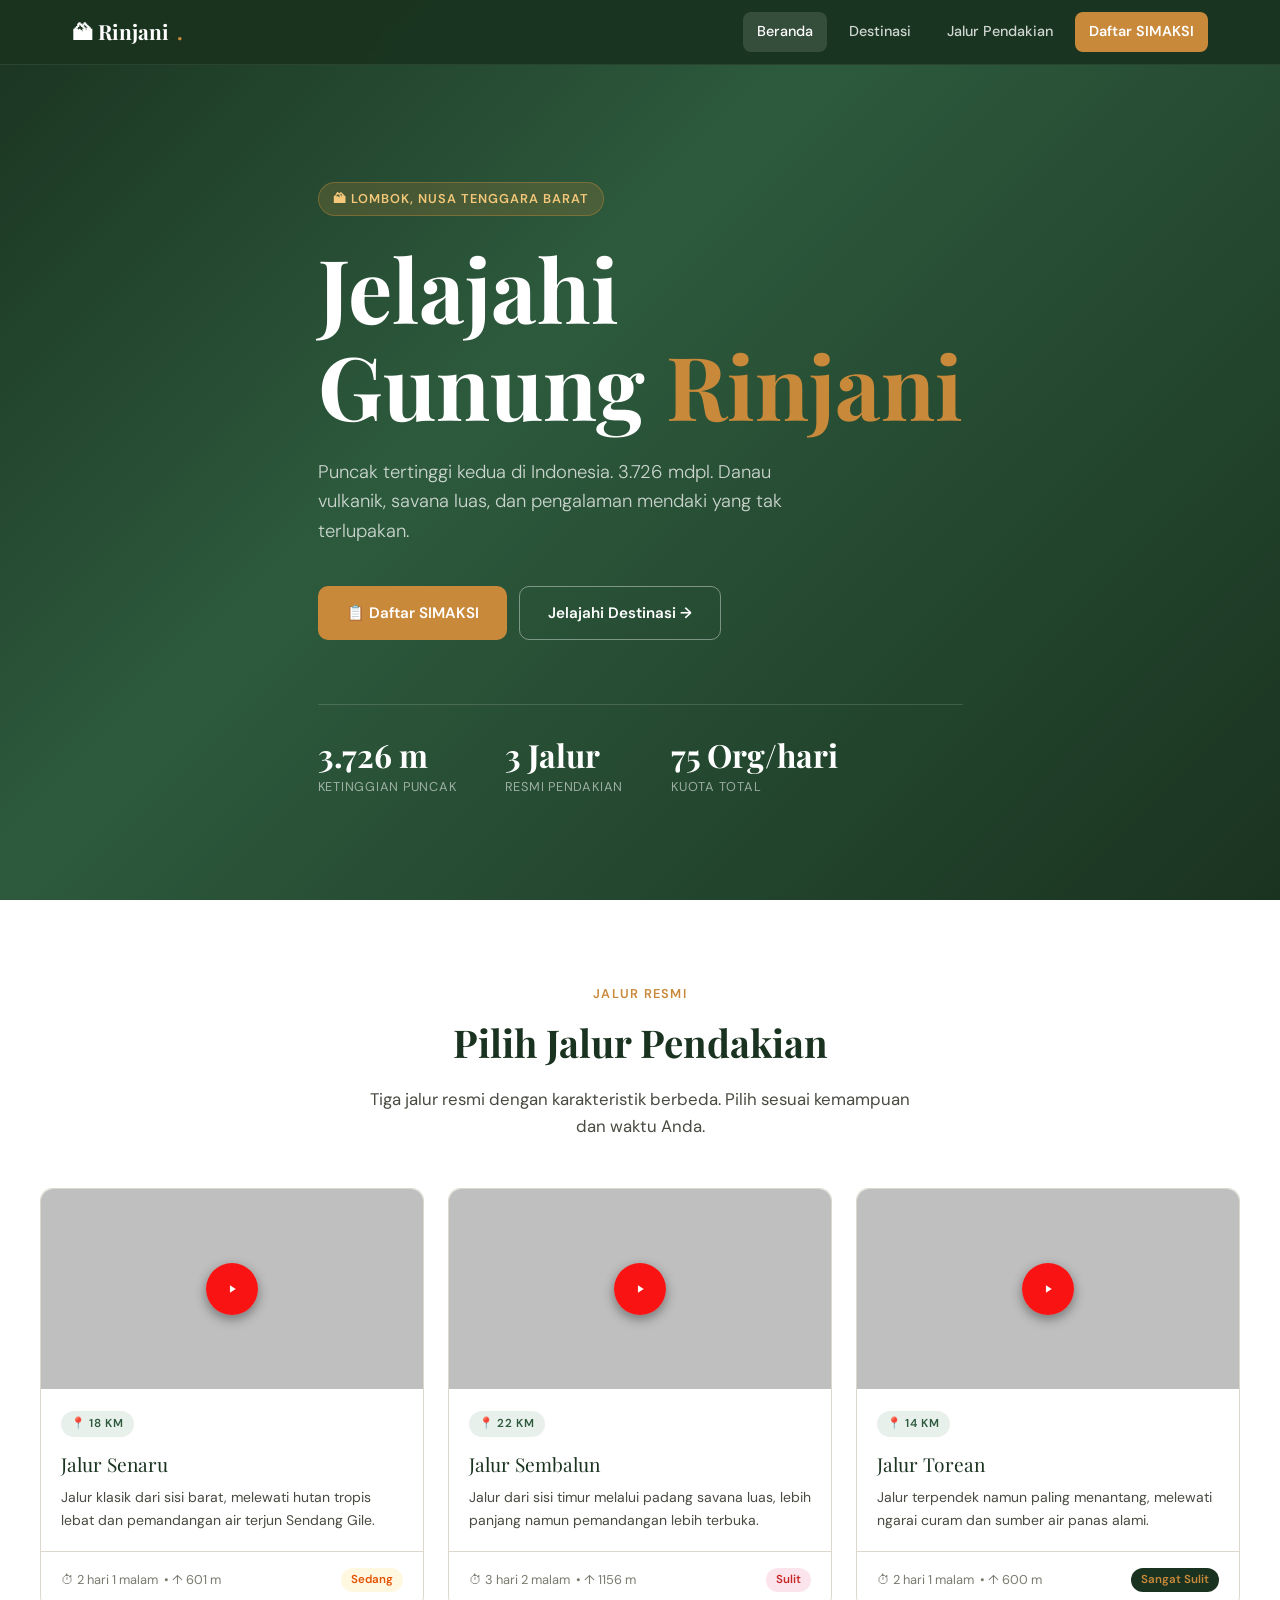
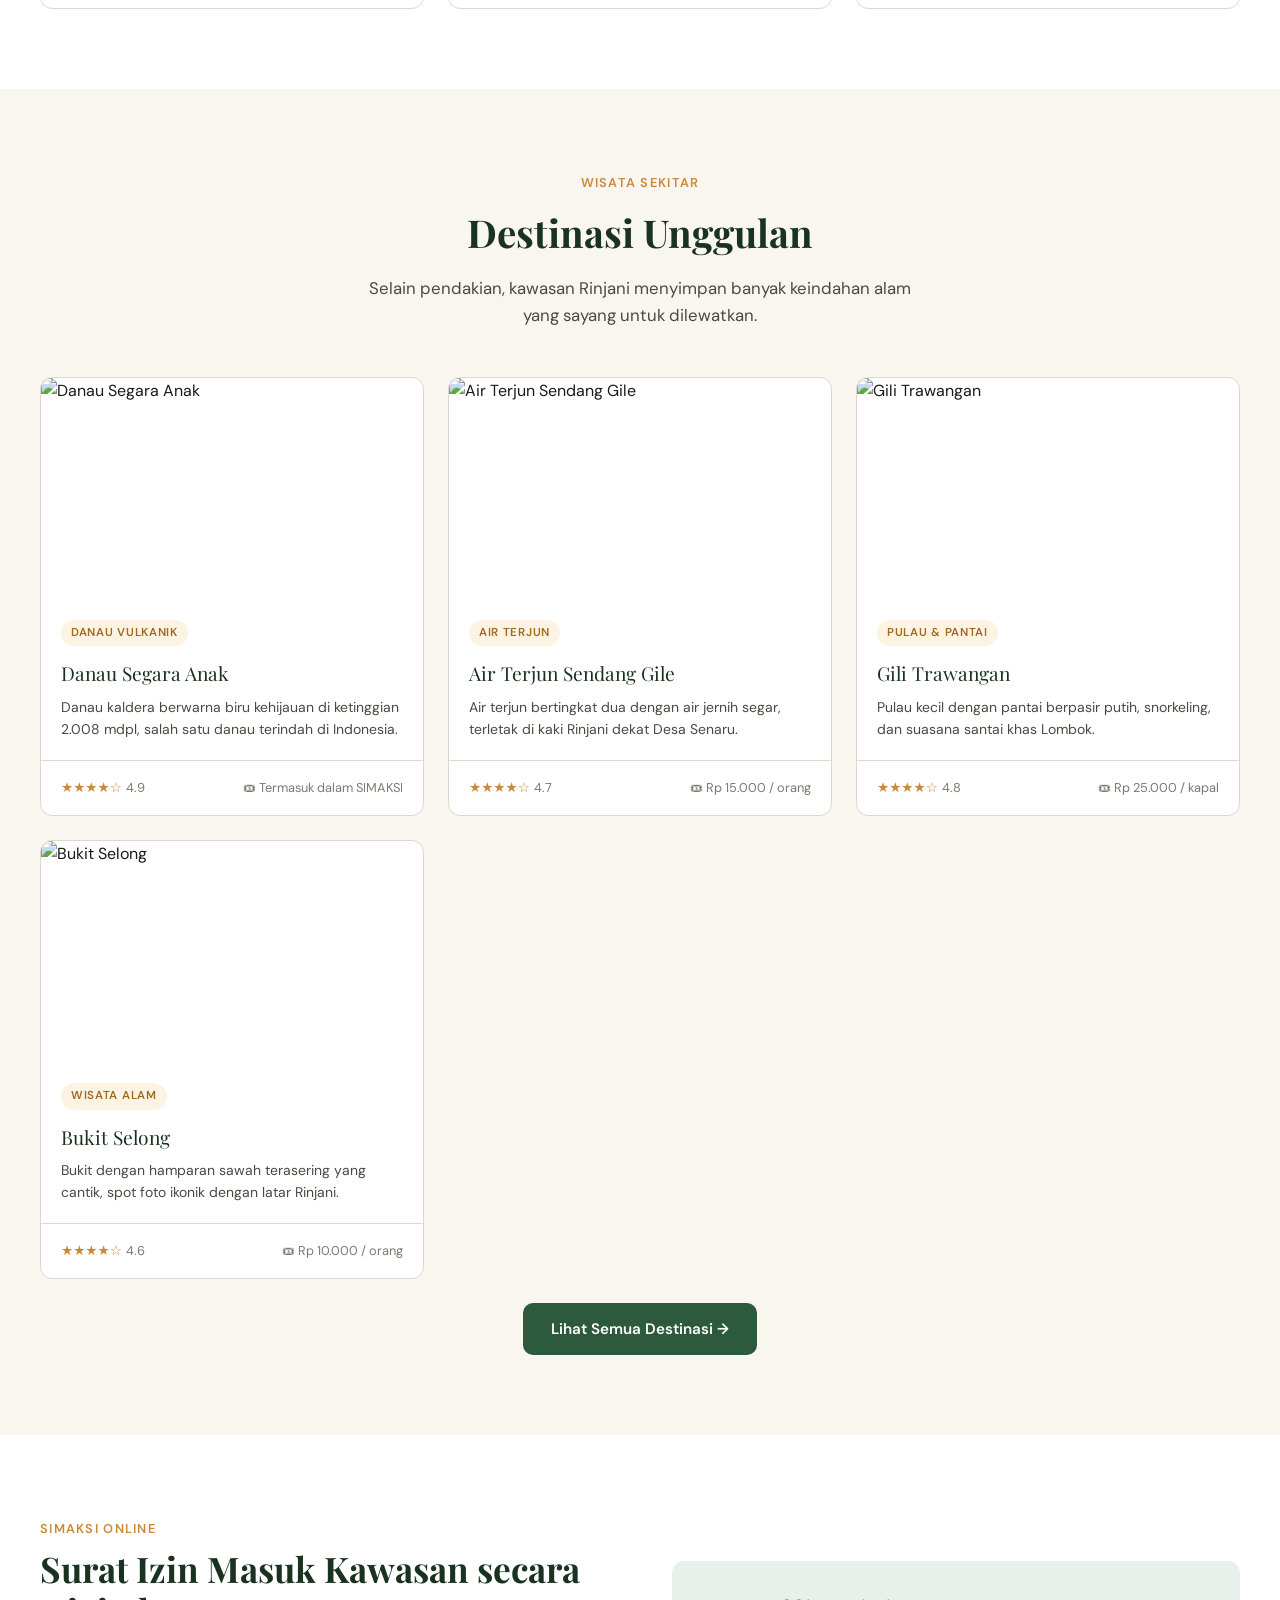
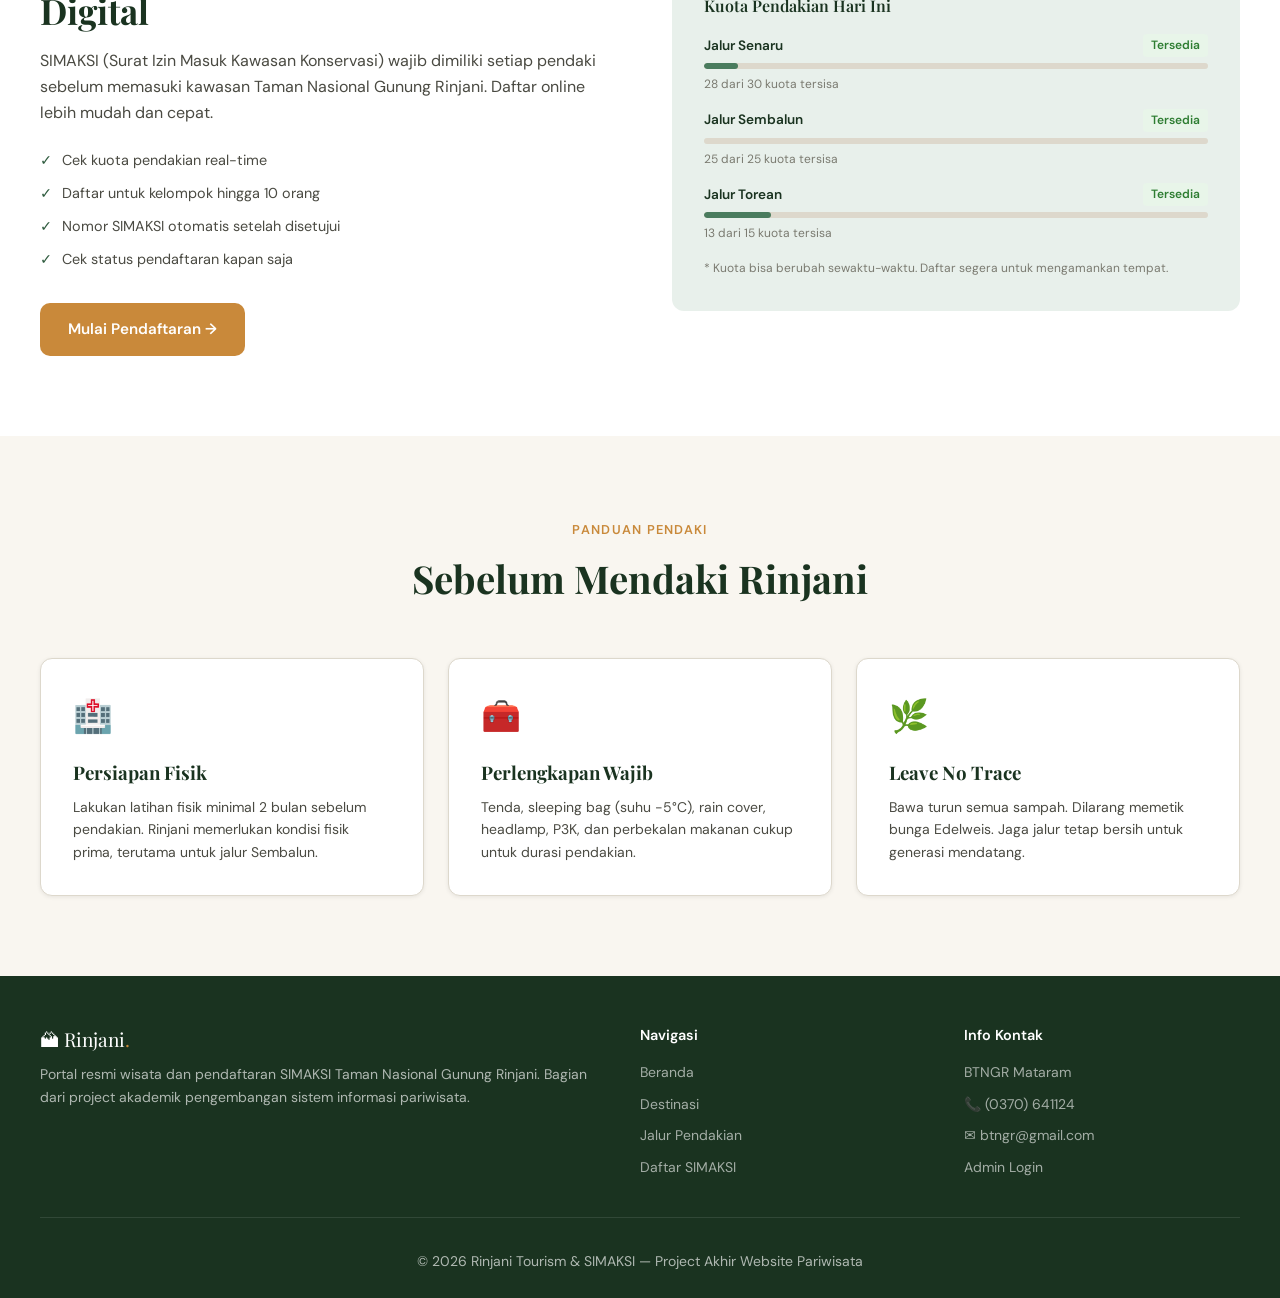
==== commit 8875564f: "refactor: update HTML structure and improve accessibility - Changed DOCTYPE declaration to lowercase" ====
--- a/index.html
+++ b/index.html
@@ -1,188 +1,350 @@
-<!DOCTYPE html>
+<!doctype html>
 <html lang="id">
-<head>
-  <meta charset="UTF-8">
-  <meta name="viewport" content="width=device-width, initial-scale=1.0">
-  <title>Rinjani — Wisata & SIMAKSI Gunung Rinjani</title>
-  <link rel="stylesheet" href="css/style.css">
-</head>
-<body>
-
-<!-- NAVIGASI -->
-<nav class="nav">
-  <div class="nav-inner">
-    <a href="index.html" class="nav-logo">🏔 Rinjani<span>.</span></a>
-    <div class="nav-links">
-      <a href="index.html" class="active">Beranda</a>
-      <a href="destinasi.html">Destinasi</a>
-      <a href="jalur.html">Jalur Pendakian</a>
-      <a href="simaksi.html" class="nav-cta">Daftar SIMAKSI</a>
-    </div>
-  </div>
-</nav>
-
-<!-- HERO -->
-<section class="hero">
-  <div class="hero-bg"></div>
-  <div class="hero-content container fade-up">
-    <div class="hero-badge">🏔 Lombok, Nusa Tenggara Barat</div>
-    <h1>Jelajahi<br>Gunung <em>Rinjani</em></h1>
-    <p>Puncak tertinggi kedua di Indonesia. 3.726 mdpl. Danau vulkanik, savana luas, dan pengalaman mendaki yang tak terlupakan.</p>
-    <div class="hero-actions">
-      <a href="simaksi.html" class="btn btn-primary">📋 Daftar SIMAKSI</a>
-      <a href="destinasi.html" class="btn btn-outline">Jelajahi Destinasi →</a>
-    </div>
-    <div class="hero-stats">
-      <div class="hero-stat">
-        <strong>3.726 m</strong>
-        <span>Ketinggian Puncak</span>
-      </div>
-      <div class="hero-stat">
-        <strong>3 Jalur</strong>
-        <span>Resmi Pendakian</span>
-      </div>
-      <div class="hero-stat">
-        <strong>75 Org/hari</strong>
-        <span>Kuota Total</span>
-      </div>
-    </div>
-  </div>
-</section>
-
-<!-- JALUR PENDAKIAN SINGKAT -->
-<section class="section section-alt">
-  <div class="container">
-    <div class="section-header">
-      <div class="section-tag">Jalur Resmi</div>
-      <h2>Pilih Jalur Pendakian</h2>
-      <p>Tiga jalur resmi dengan karakteristik berbeda. Pilih sesuai kemampuan dan waktu Anda.</p>
-    </div>
-    <div class="grid-3" id="jalur-list"></div>
-  </div>
-</section>
-
-<!-- DESTINASI WISATA -->
-<section class="section">
-  <div class="container">
-    <div class="section-header">
-      <div class="section-tag">Wisata Sekitar</div>
-      <h2>Destinasi Unggulan</h2>
-      <p>Selain pendakian, kawasan Rinjani menyimpan banyak keindahan alam yang sayang untuk dilewatkan.</p>
-    </div>
-    <div class="grid-2" id="destinasi-list"></div>
-    <div class="text-center mt-3">
-      <a href="destinasi.html" class="btn btn-green">Lihat Semua Destinasi →</a>
-    </div>
-  </div>
-</section>
-
-<!-- TENTANG SIMAKSI -->
-<section class="section section-alt">
-  <div class="container">
-    <div style="display:grid;grid-template-columns:1fr 1fr;gap:4rem;align-items:center;">
-      <div>
-        <div class="section-tag">SIMAKSI Online</div>
-        <h2 style="font-family:var(--font-display);font-size:2.2rem;color:var(--green-deep);margin-bottom:1rem;line-height:1.2;">
-          Surat Izin Masuk Kawasan secara Digital
-        </h2>
-        <p style="color:var(--text-mid);margin-bottom:1.5rem;">SIMAKSI (Surat Izin Masuk Kawasan Konservasi) wajib dimiliki setiap pendaki sebelum memasuki kawasan Taman Nasional Gunung Rinjani. Daftar online lebih mudah dan cepat.</p>
-        <ul style="list-style:none;margin-bottom:2rem;">
-          <li style="display:flex;gap:10px;margin-bottom:10px;font-size:0.9rem;color:var(--text-mid);">
-            <span style="color:var(--green-mid);font-weight:700;">✓</span> Cek kuota pendakian real-time
-          </li>
-          <li style="display:flex;gap:10px;margin-bottom:10px;font-size:0.9rem;color:var(--text-mid);">
-            <span style="color:var(--green-mid);font-weight:700;">✓</span> Daftar untuk kelompok hingga 10 orang
-          </li>
-          <li style="display:flex;gap:10px;margin-bottom:10px;font-size:0.9rem;color:var(--text-mid);">
-            <span style="color:var(--green-mid);font-weight:700;">✓</span> Nomor SIMAKSI otomatis setelah disetujui
-          </li>
-          <li style="display:flex;gap:10px;margin-bottom:10px;font-size:0.9rem;color:var(--text-mid);">
-            <span style="color:var(--green-mid);font-weight:700;">✓</span> Cek status pendaftaran kapan saja
-          </li>
-        </ul>
-        <a href="simaksi.html" class="btn btn-primary">Mulai Pendaftaran →</a>
-      </div>
-      <div style="background:var(--green-pale);border-radius:var(--radius);padding:2rem;">
-        <div style="font-family:var(--font-display);font-size:1rem;color:var(--green-deep);margin-bottom:1rem;font-weight:600;">Kuota Pendakian Hari Ini</div>
-        <div id="kuota-today"></div>
-        <div style="font-size:0.75rem;color:var(--text-soft);margin-top:1rem;">
-          * Kuota bisa berubah sewaktu-waktu. Daftar segera untuk mengamankan tempat.
-        </div>
-      </div>
-    </div>
-  </div>
-</section>
-
-<!-- INFO TIPS -->
-<section class="section">
-  <div class="container">
-    <div class="section-header">
-      <div class="section-tag">Panduan Pendaki</div>
-      <h2>Sebelum Mendaki Rinjani</h2>
-    </div>
-    <div class="grid-3">
-      <div class="form-card">
-        <div style="font-size:2rem;margin-bottom:1rem;">🏥</div>
-        <h3 style="font-family:var(--font-display);color:var(--green-deep);margin-bottom:0.5rem;">Persiapan Fisik</h3>
-        <p style="font-size:0.875rem;color:var(--text-mid);">Lakukan latihan fisik minimal 2 bulan sebelum pendakian. Rinjani memerlukan kondisi fisik prima, terutama untuk jalur Sembalun.</p>
-      </div>
-      <div class="form-card">
-        <div style="font-size:2rem;margin-bottom:1rem;">🧰</div>
-        <h3 style="font-family:var(--font-display);color:var(--green-deep);margin-bottom:0.5rem;">Perlengkapan Wajib</h3>
-        <p style="font-size:0.875rem;color:var(--text-mid);">Tenda, sleeping bag (suhu -5°C), rain cover, headlamp, P3K, dan perbekalan makanan cukup untuk durasi pendakian.</p>
-      </div>
-      <div class="form-card">
-        <div style="font-size:2rem;margin-bottom:1rem;">🌿</div>
-        <h3 style="font-family:var(--font-display);color:var(--green-deep);margin-bottom:0.5rem;">Leave No Trace</h3>
-        <p style="font-size:0.875rem;color:var(--text-mid);">Bawa turun semua sampah. Dilarang memetik bunga Edelweis. Jaga jalur tetap bersih untuk generasi mendatang.</p>
-      </div>
-    </div>
-  </div>
-</section>
-
-<!-- FOOTER -->
-<footer class="footer">
-  <div class="footer-grid">
-    <div>
-      <div class="footer-brand">🏔 Rinjani<span>.</span></div>
-      <p>Portal resmi wisata dan pendaftaran SIMAKSI Taman Nasional Gunung Rinjani. Bagian dari project akademik pengembangan sistem informasi pariwisata.</p>
-    </div>
-    <div>
-      <h4>Navigasi</h4>
-      <ul>
-        <li><a href="index.html">Beranda</a></li>
-        <li><a href="destinasi.html">Destinasi</a></li>
-        <li><a href="jalur.html">Jalur Pendakian</a></li>
-        <li><a href="simaksi.html">Daftar SIMAKSI</a></li>
-      </ul>
-    </div>
-    <div>
-      <h4>Info Kontak</h4>
-      <ul>
-        <li><a href="#">BTNGR Mataram</a></li>
-        <li><a href="#">📞 (0370) 641124</a></li>
-        <li><a href="#">✉ btngr@gmail.com</a></li>
-        <li><a href="admin/login.html">Admin Login</a></li>
-      </ul>
-    </div>
-  </div>
-  <div class="footer-bottom">
-    <p>© 2024 Rinjani Tourism & SIMAKSI — Project Akhir Website Pariwisata</p>
-  </div>
-</footer>
-
-<div class="toast" id="toast"></div>
-
-<script src="data/database.js"></script>
-<script>
-  DB.init();
-
-  // Render jalur
-  const jalurEl = document.getElementById('jalur-list');
-  DB.getJalur().forEach(j => {
-    jalurEl.innerHTML += `
+  <head>
+    <meta charset="UTF-8" />
+    <meta name="viewport" content="width=device-width, initial-scale=1.0" />
+    <title>Rinjani — Wisata & SIMAKSI Gunung Rinjani</title>
+    <link rel="stylesheet" href="css/style.css" />
+  </head>
+  <body>
+    <!-- NAVIGASI -->
+    <nav class="nav">
+      <div class="nav-inner">
+        <a href="index.html" class="nav-logo">🏔 Rinjani<span>.</span></a>
+        <div class="nav-links">
+          <a href="index.html" class="active">Beranda</a>
+          <a href="destinasi.html">Destinasi</a>
+          <a href="jalur.html">Jalur Pendakian</a>
+          <a href="simaksi.html" class="nav-cta">Daftar SIMAKSI</a>
+        </div>
+      </div>
+    </nav>
+
+    <!-- HERO -->
+    <section class="hero">
+      <div class="hero-bg"></div>
+      <div class="hero-content container fade-up">
+        <div class="hero-badge">🏔 Lombok, Nusa Tenggara Barat</div>
+        <h1>Jelajahi<br />Gunung <em>Rinjani</em></h1>
+        <p>
+          Puncak tertinggi kedua di Indonesia. 3.726 mdpl. Danau vulkanik,
+          savana luas, dan pengalaman mendaki yang tak terlupakan.
+        </p>
+        <div class="hero-actions">
+          <a href="simaksi.html" class="btn btn-primary">📋 Daftar SIMAKSI</a>
+          <a href="destinasi.html" class="btn btn-outline"
+            >Jelajahi Destinasi →</a
+          >
+        </div>
+        <div class="hero-stats">
+          <div class="hero-stat">
+            <strong>3.726 m</strong>
+            <span>Ketinggian Puncak</span>
+          </div>
+          <div class="hero-stat">
+            <strong>3 Jalur</strong>
+            <span>Resmi Pendakian</span>
+          </div>
+          <div class="hero-stat">
+            <strong>75 Org/hari</strong>
+            <span>Kuota Total</span>
+          </div>
+        </div>
+      </div>
+    </section>
+
+    <!-- JALUR PENDAKIAN SINGKAT -->
+    <section class="section section-alt">
+      <div class="container">
+        <div class="section-header">
+          <div class="section-tag">Jalur Resmi</div>
+          <h2>Pilih Jalur Pendakian</h2>
+          <p>
+            Tiga jalur resmi dengan karakteristik berbeda. Pilih sesuai
+            kemampuan dan waktu Anda.
+          </p>
+        </div>
+        <div class="grid-3" id="jalur-list"></div>
+      </div>
+    </section>
+
+    <!-- DESTINASI WISATA -->
+    <section class="section">
+      <div class="container">
+        <div class="section-header">
+          <div class="section-tag">Wisata Sekitar</div>
+          <h2>Destinasi Unggulan</h2>
+          <p>
+            Selain pendakian, kawasan Rinjani menyimpan banyak keindahan alam
+            yang sayang untuk dilewatkan.
+          </p>
+        </div>
+        <div class="grid-2" id="destinasi-list"></div>
+        <div class="text-center mt-3">
+          <a href="destinasi.html" class="btn btn-green"
+            >Lihat Semua Destinasi →</a
+          >
+        </div>
+      </div>
+    </section>
+
+    <!-- TENTANG SIMAKSI -->
+    <section class="section section-alt">
+      <div class="container">
+        <div
+          style="
+            display: grid;
+            grid-template-columns: 1fr 1fr;
+            gap: 4rem;
+            align-items: center;
+          "
+        >
+          <div>
+            <div class="section-tag">SIMAKSI Online</div>
+            <h2
+              style="
+                font-family: var(--font-display);
+                font-size: 2.2rem;
+                color: var(--green-deep);
+                margin-bottom: 1rem;
+                line-height: 1.2;
+              "
+            >
+              Surat Izin Masuk Kawasan secara Digital
+            </h2>
+            <p style="color: var(--text-mid); margin-bottom: 1.5rem">
+              SIMAKSI (Surat Izin Masuk Kawasan Konservasi) wajib dimiliki
+              setiap pendaki sebelum memasuki kawasan Taman Nasional Gunung
+              Rinjani. Daftar online lebih mudah dan cepat.
+            </p>
+            <ul style="list-style: none; margin-bottom: 2rem">
+              <li
+                style="
+                  display: flex;
+                  gap: 10px;
+                  margin-bottom: 10px;
+                  font-size: 0.9rem;
+                  color: var(--text-mid);
+                "
+              >
+                <span style="color: var(--green-mid); font-weight: 700">✓</span>
+                Cek kuota pendakian real-time
+              </li>
+              <li
+                style="
+                  display: flex;
+                  gap: 10px;
+                  margin-bottom: 10px;
+                  font-size: 0.9rem;
+                  color: var(--text-mid);
+                "
+              >
+                <span style="color: var(--green-mid); font-weight: 700">✓</span>
+                Daftar untuk kelompok hingga 10 orang
+              </li>
+              <li
+                style="
+                  display: flex;
+                  gap: 10px;
+                  margin-bottom: 10px;
+                  font-size: 0.9rem;
+                  color: var(--text-mid);
+                "
+              >
+                <span style="color: var(--green-mid); font-weight: 700">✓</span>
+                Nomor SIMAKSI otomatis setelah disetujui
+              </li>
+              <li
+                style="
+                  display: flex;
+                  gap: 10px;
+                  margin-bottom: 10px;
+                  font-size: 0.9rem;
+                  color: var(--text-mid);
+                "
+              >
+                <span style="color: var(--green-mid); font-weight: 700">✓</span>
+                Cek status pendaftaran kapan saja
+              </li>
+            </ul>
+            <a href="simaksi.html" class="btn btn-primary"
+              >Mulai Pendaftaran →</a
+            >
+          </div>
+          <div
+            style="
+              background: var(--green-pale);
+              border-radius: var(--radius);
+              padding: 2rem;
+            "
+          >
+            <div
+              style="
+                font-family: var(--font-display);
+                font-size: 1rem;
+                color: var(--green-deep);
+                margin-bottom: 1rem;
+                font-weight: 600;
+              "
+            >
+              Kuota Pendakian Hari Ini
+            </div>
+            <div id="kuota-today"></div>
+            <div
+              style="
+                font-size: 0.75rem;
+                color: var(--text-soft);
+                margin-top: 1rem;
+              "
+            >
+              * Kuota bisa berubah sewaktu-waktu. Daftar segera untuk
+              mengamankan tempat.
+            </div>
+          </div>
+        </div>
+      </div>
+    </section>
+
+    <!-- INFO TIPS -->
+    <section class="section">
+      <div class="container">
+        <div class="section-header">
+          <div class="section-tag">Panduan Pendaki</div>
+          <h2>Sebelum Mendaki Rinjani</h2>
+        </div>
+        <div class="grid-3">
+          <div class="form-card">
+            <div style="font-size: 2rem; margin-bottom: 1rem">🏥</div>
+            <h3
+              style="
+                font-family: var(--font-display);
+                color: var(--green-deep);
+                margin-bottom: 0.5rem;
+              "
+            >
+              Persiapan Fisik
+            </h3>
+            <p style="font-size: 0.875rem; color: var(--text-mid)">
+              Lakukan latihan fisik minimal 2 bulan sebelum pendakian. Rinjani
+              memerlukan kondisi fisik prima, terutama untuk jalur Sembalun.
+            </p>
+          </div>
+          <div class="form-card">
+            <div style="font-size: 2rem; margin-bottom: 1rem">🧰</div>
+            <h3
+              style="
+                font-family: var(--font-display);
+                color: var(--green-deep);
+                margin-bottom: 0.5rem;
+              "
+            >
+              Perlengkapan Wajib
+            </h3>
+            <p style="font-size: 0.875rem; color: var(--text-mid)">
+              Tenda, sleeping bag (suhu -5°C), rain cover, headlamp, P3K, dan
+              perbekalan makanan cukup untuk durasi pendakian.
+            </p>
+          </div>
+          <div class="form-card">
+            <div style="font-size: 2rem; margin-bottom: 1rem">🌿</div>
+            <h3
+              style="
+                font-family: var(--font-display);
+                color: var(--green-deep);
+                margin-bottom: 0.5rem;
+              "
+            >
+              Leave No Trace
+            </h3>
+            <p style="font-size: 0.875rem; color: var(--text-mid)">
+              Bawa turun semua sampah. Dilarang memetik bunga Edelweis. Jaga
+              jalur tetap bersih untuk generasi mendatang.
+            </p>
+          </div>
+        </div>
+      </div>
+    </section>
+
+    <!-- FOOTER -->
+    <footer class="footer">
+      <div class="footer-grid">
+        <div>
+          <div class="footer-brand">🏔 Rinjani<span>.</span></div>
+          <p>
+            Portal resmi wisata dan pendaftaran SIMAKSI Taman Nasional Gunung
+            Rinjani. Bagian dari project akademik pengembangan sistem informasi
+            pariwisata.
+          </p>
+        </div>
+        <div>
+          <h4>Navigasi</h4>
+          <ul>
+            <li><a href="index.html">Beranda</a></li>
+            <li><a href="destinasi.html">Destinasi</a></li>
+            <li><a href="jalur.html">Jalur Pendakian</a></li>
+            <li><a href="simaksi.html">Daftar SIMAKSI</a></li>
+          </ul>
+        </div>
+        <div>
+          <h4>Info Kontak</h4>
+          <ul>
+            <li><a href="#">BTNGR Mataram</a></li>
+            <li><a href="#">📞 (0370) 641124</a></li>
+            <li><a href="#">✉ btngr@gmail.com</a></li>
+            <li><a href="admin/login.html">Admin Login</a></li>
+          </ul>
+        </div>
+      </div>
+      <div class="footer-bottom">
+        <p>
+          © 2026 Rinjani Tourism & SIMAKSI — Project Akhir Website Pariwisata
+        </p>
+      </div>
+    </footer>
+
+    <div class="toast" id="toast"></div>
+
+    <script src="data/database.js"></script>
+    <script>
+      DB.init();
+
+      // Helper render media jalur
+      function renderMediaJalur(j) {
+        if (j.videoId) {
+          return (
+            '<a href="' +
+            j.video +
+            '" target="_blank" rel="noopener" onclick="event.stopPropagation()" style="display:block;position:relative;overflow:hidden;border-radius:var(--radius) var(--radius) 0 0;">' +
+            '<img class="card-img" src="https://img.youtube.com/vi/' +
+            j.videoId +
+            '/maxresdefault.jpg" ' +
+            "onerror=\"this.src='https://img.youtube.com/vi/" +
+            j.videoId +
+            "/hqdefault.jpg'\" " +
+            'alt="' +
+            j.nama +
+            '" loading="lazy" style="margin:0;">' +
+            '<div style="position:absolute;inset:0;background:rgba(0,0,0,0.25);display:flex;align-items:center;justify-content:center;">' +
+            '<div style="width:52px;height:52px;background:rgba(255,0,0,0.9);border-radius:50%;display:flex;align-items:center;justify-content:center;box-shadow:0 4px 12px rgba(0,0,0,0.4);">' +
+            '<svg width="20" height="20" viewBox="0 0 24 24" fill="white"><polygon points="9.5,7.5 16.5,12 9.5,16.5"/></svg>' +
+            "</div></div></a>"
+          );
+        }
+        return (
+          '<img class="card-img" src="' +
+          j.gambar +
+          '" alt="' +
+          j.nama +
+          '" loading="lazy">'
+        );
+      }
+
+      // Render jalur
+      const jalurEl = document.getElementById("jalur-list");
+      DB.getJalur().forEach((j) => {
+        jalurEl.innerHTML += `
     <div class="card" onclick="location.href='jalur.html#${j.id}'">
-      <img class="card-img" src="${j.gambar}" alt="${j.nama}" loading="lazy">
+      ${renderMediaJalur(j)}
       <div class="card-body">
         <div class="card-tag">📍 ${j.jarak}</div>
         <div class="card-title">${j.nama}</div>
@@ -193,16 +355,20 @@
           <span>⏱ ${j.estimasi}</span>
           <span>• ↑ ${j.ketinggian} m</span>
         </div>
-        <span class="badge badge-${j.tingkat.toLowerCase().replace(' ','-')}">${j.tingkat}</span>
+        <span class="badge badge-${j.tingkat.toLowerCase().replace(" ", "-")}">${j.tingkat}</span>
       </div>
     </div>`;
-  });
-
-  // Render destinasi (hanya 4)
-  const destEl = document.getElementById('destinasi-list');
-  DB.getDestinasi().slice(0,4).forEach(d => {
-    const stars = '★'.repeat(Math.floor(d.rating)) + '☆'.repeat(5 - Math.floor(d.rating));
-    destEl.innerHTML += `
+      });
+
+      // Render destinasi (hanya 4)
+      const destEl = document.getElementById("destinasi-list");
+      DB.getDestinasi()
+        .slice(0, 4)
+        .forEach((d) => {
+          const stars =
+            "★".repeat(Math.floor(d.rating)) +
+            "☆".repeat(5 - Math.floor(d.rating));
+          destEl.innerHTML += `
     <div class="card" onclick="location.href='destinasi.html#${d.id}'">
       <img class="card-img" src="${d.gambar}" alt="${d.nama}" loading="lazy" style="height:220px">
       <div class="card-body">
@@ -215,29 +381,36 @@
         <div class="card-meta">🎟 ${d.tiket}</div>
       </div>
     </div>`;
-  });
-
-  // Kuota hari ini
-  const today = new Date().toISOString().split('T')[0];
-  const jalurAll = DB.getJalur();
-  const kuotaEl = document.getElementById('kuota-today');
-  jalurAll.forEach(j => {
-    const k = DB.getKuotaByJalurTanggal(j.id, today);
-    if (!k) return;
-    const pct = (k.terisi / k.kapasitas) * 100;
-    const fillClass = pct >= 100 ? 'kuota-full' : pct >= 70 ? 'kuota-warn' : 'kuota-ok';
-    const badgeClass = pct >= 100 ? 'kuota-full-badge' : pct >= 70 ? 'kuota-warn-badge' : 'kuota-ok-badge';
-    const badgeText = pct >= 100 ? 'Penuh' : pct >= 70 ? 'Hampir Penuh' : 'Tersedia';
-    kuotaEl.innerHTML += `
+        });
+
+      // Kuota hari ini
+      const today = new Date().toISOString().split("T")[0];
+      const jalurAll = DB.getJalur();
+      const kuotaEl = document.getElementById("kuota-today");
+      jalurAll.forEach((j) => {
+        const k = DB.getKuotaByJalurTanggal(j.id, today);
+        if (!k) return;
+        const pct = (k.terisi / k.kapasitas) * 100;
+        const fillClass =
+          pct >= 100 ? "kuota-full" : pct >= 70 ? "kuota-warn" : "kuota-ok";
+        const badgeClass =
+          pct >= 100
+            ? "kuota-full-badge"
+            : pct >= 70
+              ? "kuota-warn-badge"
+              : "kuota-ok-badge";
+        const badgeText =
+          pct >= 100 ? "Penuh" : pct >= 70 ? "Hampir Penuh" : "Tersedia";
+        kuotaEl.innerHTML += `
     <div style="margin-bottom:14px;">
       <div style="display:flex;justify-content:space-between;align-items:center;margin-bottom:4px;">
         <span style="font-size:0.85rem;font-weight:600;color:var(--green-deep);">${j.nama}</span>
         <span class="kuota-badge ${badgeClass}">${badgeText}</span>
       </div>
-      <div class="kuota-bar"><div class="kuota-fill ${fillClass}" style="width:${Math.min(pct,100)}%"></div></div>
+      <div class="kuota-bar"><div class="kuota-fill ${fillClass}" style="width:${Math.min(pct, 100)}%"></div></div>
       <div style="font-size:0.75rem;color:var(--text-soft);">${k.sisa} dari ${k.kapasitas} kuota tersisa</div>
     </div>`;
-  });
-</script>
-</body>
+      });
+    </script>
+  </body>
 </html>
--- a/css/style.css
+++ b/css/style.css
@@ -4,33 +4,39 @@
    Font: Playfair Display + DM Sans
    ============================================================ */
 
-@import url('https://fonts.googleapis.com/css2?family=Playfair+Display:wght@400;600;700&family=DM+Sans:wght@300;400;500;600&display=swap');
+@import url("https://fonts.googleapis.com/css2?family=Playfair+Display:wght@400;600;700&family=DM+Sans:wght@300;400;500;600&display=swap");
 
 :root {
   --green-deep: #1a3320;
-  --green-mid:  #2d5a3d;
+  --green-mid: #2d5a3d;
   --green-soft: #4a7c5e;
   --green-pale: #e8f0eb;
-  --amber:      #c9893a;
+  --amber: #c9893a;
   --amber-dark: #a06a20;
   --amber-pale: #fdf3e3;
-  --cream:      #f9f6f0;
-  --white:      #ffffff;
-  --text-dark:  #1a1a18;
-  --text-mid:   #4a4a42;
-  --text-soft:  #7a7a70;
-  --border:     #ddd8cc;
-  --red:        #c0392b;
-  --font-display: 'Playfair Display', Georgia, serif;
-  --font-body:    'DM Sans', system-ui, sans-serif;
-  --shadow-sm: 0 1px 4px rgba(0,0,0,0.08);
-  --shadow-md: 0 4px 16px rgba(0,0,0,0.10);
-  --shadow-lg: 0 8px 32px rgba(0,0,0,0.14);
+  --cream: #f9f6f0;
+  --white: #ffffff;
+  --text-dark: #1a1a18;
+  --text-mid: #4a4a42;
+  --text-soft: #7a7a70;
+  --border: #ddd8cc;
+  --red: #c0392b;
+  --font-display: "Playfair Display", Georgia, serif;
+  --font-body: "DM Sans", system-ui, sans-serif;
+  --shadow-sm: 0 1px 4px rgba(0, 0, 0, 0.08);
+  --shadow-md: 0 4px 16px rgba(0, 0, 0, 0.1);
+  --shadow-lg: 0 8px 32px rgba(0, 0, 0, 0.14);
   --radius: 12px;
   --radius-sm: 6px;
 }
 
-*, *::before, *::after { box-sizing: border-box; margin: 0; padding: 0; }
+*,
+*::before,
+*::after {
+  box-sizing: border-box;
+  margin: 0;
+  padding: 0;
+}
 
 body {
   font-family: var(--font-body);
@@ -39,36 +45,71 @@
   font-size: 16px;
   line-height: 1.6;
   min-height: 100vh;
+  display: flex;
+  flex-direction: column;
+}
+
+/* Semua section/page-header mengisi ruang, footer otomatis ke bawah */
+.page-header,
+.section,
+.hero {
+  flex-shrink: 0;
+}
+.footer {
+  margin-top: auto;
 }
 
 /* ── NAVIGATION ──────────────────────────────────────────── */
 .nav {
-  position: fixed; top: 0; left: 0; right: 0; z-index: 1000;
+  position: fixed;
+  top: 0;
+  left: 0;
+  right: 0;
+  z-index: 1000;
   background: rgba(26, 51, 32, 0.96);
   backdrop-filter: blur(12px);
-  border-bottom: 1px solid rgba(255,255,255,0.08);
+  border-bottom: 1px solid rgba(255, 255, 255, 0.08);
 }
 .nav-inner {
-  max-width: 1200px; margin: 0 auto;
-  display: flex; align-items: center; justify-content: space-between;
-  padding: 0 2rem; height: 64px;
+  max-width: 1200px;
+  margin: 0 auto;
+  display: flex;
+  align-items: center;
+  justify-content: space-between;
+  padding: 0 2rem;
+  height: 64px;
 }
 .nav-logo {
   font-family: var(--font-display);
-  font-size: 1.3rem; font-weight: 700;
-  color: var(--white); text-decoration: none;
-  display: flex; align-items: center; gap: 8px;
-}
-.nav-logo span { color: var(--amber); }
-.nav-links { display: flex; align-items: center; gap: 8px; }
+  font-size: 1.3rem;
+  font-weight: 700;
+  color: var(--white);
+  text-decoration: none;
+  display: flex;
+  align-items: center;
+  gap: 8px;
+}
+.nav-logo span {
+  color: var(--amber);
+}
+.nav-links {
+  display: flex;
+  align-items: center;
+  gap: 8px;
+}
 .nav-links a {
-  color: rgba(255,255,255,0.80); text-decoration: none;
-  font-size: 0.9rem; font-weight: 500;
-  padding: 8px 14px; border-radius: 8px;
+  color: rgba(255, 255, 255, 0.8);
+  text-decoration: none;
+  font-size: 0.9rem;
+  font-weight: 500;
+  padding: 8px 14px;
+  border-radius: 8px;
   transition: all 0.2s;
 }
-.nav-links a:hover, .nav-links a.active {
-  background: rgba(255,255,255,0.12); color: var(--white);
+.nav-links a:hover,
+.nav-links a.active {
+  background: rgba(255, 255, 255, 0.12);
+  color: var(--white);
 }
 .nav-cta {
   background: var(--amber) !important;
@@ -76,98 +117,192 @@
   border-radius: 8px !important;
   font-weight: 600 !important;
 }
-.nav-cta:hover { background: var(--amber-dark) !important; }
+.nav-cta:hover {
+  background: var(--amber-dark) !important;
+}
 
 /* ── HERO ───────────────────────────────────────────────── */
 .hero {
   min-height: 100vh;
   position: relative;
-  display: flex; align-items: center;
+  display: flex;
+  align-items: center;
   overflow: hidden;
 }
 .hero-bg {
-  position: absolute; inset: 0;
+  position: absolute;
+  inset: 0;
   background: linear-gradient(135deg, #1a3320 0%, #2d5a3d 40%, #1a3320 100%);
 }
 .hero-bg::after {
-  content: '';
-  position: absolute; inset: 0;
-  background: url('https://images.unsplash.com/photo-1506905925346-21bda4d32df4?w=1600&q=80') center/cover;
-  opacity: 0.30;
+  content: "";
+  position: absolute;
+  inset: 0;
+  background: url("https://images.unsplash.com/photo-1506905925346-21bda4d32df4?w=1600&q=80")
+    center/cover;
+  opacity: 0.3;
   mix-blend-mode: luminosity;
 }
 .hero-content {
-  position: relative; z-index: 1;
-  max-width: 1200px; margin: 0 auto;
-  padding: 0 2rem; padding-top: 80px;
+  position: relative;
+  z-index: 1;
+  max-width: 1200px;
+  margin: 0 auto;
+  padding: 0 2rem;
+  padding-top: 80px;
 }
 .hero-badge {
-  display: inline-flex; align-items: center; gap: 6px;
-  background: rgba(201,137,58,0.20);
-  border: 1px solid rgba(201,137,58,0.40);
-  color: #f5c87a; font-size: 0.8rem; font-weight: 600;
-  padding: 6px 14px; border-radius: 100px;
-  letter-spacing: 0.08em; text-transform: uppercase;
+  display: inline-flex;
+  align-items: center;
+  gap: 6px;
+  background: rgba(201, 137, 58, 0.2);
+  border: 1px solid rgba(201, 137, 58, 0.4);
+  color: #f5c87a;
+  font-size: 0.8rem;
+  font-weight: 600;
+  padding: 6px 14px;
+  border-radius: 100px;
+  letter-spacing: 0.08em;
+  text-transform: uppercase;
   margin-bottom: 1.5rem;
 }
 .hero h1 {
   font-family: var(--font-display);
   font-size: clamp(3rem, 7vw, 5.5rem);
-  font-weight: 700; color: var(--white);
-  line-height: 1.1; margin-bottom: 1.5rem;
-}
-.hero h1 em { color: var(--amber); font-style: normal; }
+  font-weight: 700;
+  color: var(--white);
+  line-height: 1.1;
+  margin-bottom: 1.5rem;
+}
+.hero h1 em {
+  color: var(--amber);
+  font-style: normal;
+}
 .hero p {
-  font-size: 1.15rem; color: rgba(255,255,255,0.75);
-  max-width: 520px; margin-bottom: 2.5rem; font-weight: 300;
-}
-.hero-actions { display: flex; gap: 12px; flex-wrap: wrap; }
+  font-size: 1.15rem;
+  color: rgba(255, 255, 255, 0.75);
+  max-width: 520px;
+  margin-bottom: 2.5rem;
+  font-weight: 300;
+}
+.hero-actions {
+  display: flex;
+  gap: 12px;
+  flex-wrap: wrap;
+}
 .btn {
-  display: inline-flex; align-items: center; gap: 8px;
-  padding: 14px 28px; border-radius: 10px;
-  font-family: var(--font-body); font-size: 0.95rem; font-weight: 600;
-  text-decoration: none; border: none; cursor: pointer;
-  transition: all 0.2s; white-space: nowrap;
-}
-.btn-primary { background: var(--amber); color: var(--white); }
-.btn-primary:hover { background: var(--amber-dark); transform: translateY(-1px); box-shadow: var(--shadow-md); }
-.btn-outline { background: transparent; color: var(--white); border: 1.5px solid rgba(255,255,255,0.40); }
-.btn-outline:hover { background: rgba(255,255,255,0.10); }
-.btn-green { background: var(--green-mid); color: var(--white); }
-.btn-green:hover { background: var(--green-deep); }
-.btn-sm { padding: 9px 18px; font-size: 0.875rem; }
+  display: inline-flex;
+  align-items: center;
+  gap: 8px;
+  padding: 14px 28px;
+  border-radius: 10px;
+  font-family: var(--font-body);
+  font-size: 0.95rem;
+  font-weight: 600;
+  text-decoration: none;
+  border: none;
+  cursor: pointer;
+  transition: all 0.2s;
+  white-space: nowrap;
+}
+.btn-primary {
+  background: var(--amber);
+  color: var(--white);
+}
+.btn-primary:hover {
+  background: var(--amber-dark);
+  transform: translateY(-1px);
+  box-shadow: var(--shadow-md);
+}
+.btn-outline {
+  background: transparent;
+  color: var(--white);
+  border: 1.5px solid rgba(255, 255, 255, 0.4);
+}
+.btn-outline:hover {
+  background: rgba(255, 255, 255, 0.1);
+}
+.btn-green {
+  background: var(--green-mid);
+  color: var(--white);
+}
+.btn-green:hover {
+  background: var(--green-deep);
+}
+.btn-sm {
+  padding: 9px 18px;
+  font-size: 0.875rem;
+}
 
 .hero-stats {
-  display: flex; gap: 3rem;
-  margin-top: 4rem; padding-top: 2rem;
-  border-top: 1px solid rgba(255,255,255,0.15);
+  display: flex;
+  gap: 3rem;
+  margin-top: 4rem;
+  padding-top: 2rem;
+  border-top: 1px solid rgba(255, 255, 255, 0.15);
 }
 .hero-stat strong {
-  display: block; font-family: var(--font-display);
-  font-size: 2rem; color: var(--white); line-height: 1.1;
-}
-.hero-stat span { font-size: 0.8rem; color: rgba(255,255,255,0.55); text-transform: uppercase; letter-spacing: 0.06em; }
+  display: block;
+  font-family: var(--font-display);
+  font-size: 2rem;
+  color: var(--white);
+  line-height: 1.1;
+}
+.hero-stat span {
+  font-size: 0.8rem;
+  color: rgba(255, 255, 255, 0.55);
+  text-transform: uppercase;
+  letter-spacing: 0.06em;
+}
 
 /* ── SECTIONS ───────────────────────────────────────────── */
-.section { padding: 5rem 2rem; }
-.section-alt { background: var(--white); }
-.container { max-width: 1200px; margin: 0 auto; }
-.section-header { text-align: center; margin-bottom: 3rem; }
+.section {
+  padding: 5rem 2rem;
+}
+.section-alt {
+  background: var(--white);
+}
+.container {
+  max-width: 1200px;
+  margin: 0 auto;
+}
+.section-header {
+  text-align: center;
+  margin-bottom: 3rem;
+}
 .section-header h2 {
   font-family: var(--font-display);
   font-size: clamp(1.8rem, 3vw, 2.8rem);
-  color: var(--green-deep); margin-bottom: 0.75rem;
-}
-.section-header p { color: var(--text-mid); font-size: 1.05rem; max-width: 560px; margin: 0 auto; }
+  color: var(--green-deep);
+  margin-bottom: 0.75rem;
+}
+.section-header p {
+  color: var(--text-mid);
+  font-size: 1.05rem;
+  max-width: 560px;
+  margin: 0 auto;
+}
 .section-tag {
-  display: inline-block; color: var(--amber); font-size: 0.8rem;
-  font-weight: 600; text-transform: uppercase; letter-spacing: 0.1em;
+  display: inline-block;
+  color: var(--amber);
+  font-size: 0.8rem;
+  font-weight: 600;
+  text-transform: uppercase;
+  letter-spacing: 0.1em;
   margin-bottom: 0.5rem;
 }
 
 /* ── CARDS ──────────────────────────────────────────────── */
-.grid-3 { display: grid; grid-template-columns: repeat(auto-fit, minmax(300px, 1fr)); gap: 1.5rem; }
-.grid-2 { display: grid; grid-template-columns: repeat(auto-fit, minmax(340px, 1fr)); gap: 1.5rem; }
+.grid-3 {
+  display: grid;
+  grid-template-columns: repeat(auto-fit, minmax(300px, 1fr));
+  gap: 1.5rem;
+}
+.grid-2 {
+  display: grid;
+  grid-template-columns: repeat(auto-fit, minmax(340px, 1fr));
+  gap: 1.5rem;
+}
 
 .card {
   background: var(--white);
@@ -177,191 +312,503 @@
   transition: all 0.25s;
   cursor: pointer;
 }
-.card:hover { transform: translateY(-4px); box-shadow: var(--shadow-lg); border-color: transparent; }
-.card-img { width: 100%; height: 200px; object-fit: cover; display: block; }
-.card-body { padding: 1.25rem; }
+.card:hover {
+  transform: translateY(-4px);
+  box-shadow: var(--shadow-lg);
+  border-color: transparent;
+}
+.card-img {
+  width: 100%;
+  height: 200px;
+  object-fit: cover;
+  display: block;
+}
+.card-body {
+  padding: 1.25rem;
+}
 .card-tag {
   display: inline-block;
-  background: var(--green-pale); color: var(--green-mid);
-  font-size: 0.72rem; font-weight: 600; text-transform: uppercase;
-  letter-spacing: 0.06em; padding: 4px 10px; border-radius: 100px;
+  background: var(--green-pale);
+  color: var(--green-mid);
+  font-size: 0.72rem;
+  font-weight: 600;
+  text-transform: uppercase;
+  letter-spacing: 0.06em;
+  padding: 4px 10px;
+  border-radius: 100px;
   margin-bottom: 0.75rem;
 }
-.card-tag.amber { background: var(--amber-pale); color: var(--amber-dark); }
-.card-title { font-family: var(--font-display); font-size: 1.2rem; color: var(--green-deep); margin-bottom: 0.4rem; }
-.card-text { font-size: 0.875rem; color: var(--text-mid); line-height: 1.6; }
+.card-tag.amber {
+  background: var(--amber-pale);
+  color: var(--amber-dark);
+}
+.card-title {
+  font-family: var(--font-display);
+  font-size: 1.2rem;
+  color: var(--green-deep);
+  margin-bottom: 0.4rem;
+}
+.card-text {
+  font-size: 0.875rem;
+  color: var(--text-mid);
+  line-height: 1.6;
+}
 .card-footer {
-  display: flex; align-items: center; justify-content: space-between;
+  display: flex;
+  align-items: center;
+  justify-content: space-between;
   padding: 1rem 1.25rem;
   border-top: 1px solid var(--border);
 }
-.card-meta { display: flex; align-items: center; gap: 6px; font-size: 0.8rem; color: var(--text-soft); }
+.card-meta {
+  display: flex;
+  align-items: center;
+  gap: 6px;
+  font-size: 0.8rem;
+  color: var(--text-soft);
+}
 
 /* Badge tingkat kesulitan */
 .badge {
-  display: inline-block; padding: 3px 10px;
-  border-radius: 100px; font-size: 0.72rem; font-weight: 600;
-}
-.badge-sedang { background: #fff8e1; color: #e65100; }
-.badge-sulit { background: #fce4ec; color: #c62828; }
-.badge-sangat-sulit { background: #1a3320; color: var(--amber); }
-.badge-approved { background: #e8f5e9; color: #2e7d32; }
-.badge-pending { background: #fff3e0; color: #e65100; }
-.badge-rejected { background: #ffebee; color: #c62828; }
+  display: inline-block;
+  padding: 3px 10px;
+  border-radius: 100px;
+  font-size: 0.72rem;
+  font-weight: 600;
+}
+.badge-sedang {
+  background: #fff8e1;
+  color: #e65100;
+}
+.badge-sulit {
+  background: #fce4ec;
+  color: #c62828;
+}
+.badge-sangat-sulit {
+  background: #1a3320;
+  color: var(--amber);
+}
+.badge-approved {
+  background: #e8f5e9;
+  color: #2e7d32;
+}
+.badge-pending {
+  background: #fff3e0;
+  color: #e65100;
+}
+.badge-rejected {
+  background: #ffebee;
+  color: #c62828;
+}
 
 /* Rating stars */
-.rating { color: var(--amber); font-size: 0.85rem; }
+.rating {
+  color: var(--amber);
+  font-size: 0.85rem;
+}
 
 /* ── KUOTA INDICATOR ────────────────────────────────────── */
-.kuota-bar { height: 6px; background: var(--border); border-radius: 3px; overflow: hidden; margin: 6px 0; }
-.kuota-fill { height: 100%; border-radius: 3px; transition: width 0.4s; }
-.kuota-full { background: var(--red); }
-.kuota-warn { background: var(--amber); }
-.kuota-ok   { background: var(--green-soft); }
+.kuota-bar {
+  height: 6px;
+  background: var(--border);
+  border-radius: 3px;
+  overflow: hidden;
+  margin: 6px 0;
+}
+.kuota-fill {
+  height: 100%;
+  border-radius: 3px;
+  transition: width 0.4s;
+}
+.kuota-full {
+  background: var(--red);
+}
+.kuota-warn {
+  background: var(--amber);
+}
+.kuota-ok {
+  background: var(--green-soft);
+}
 
 /* ── FORM ───────────────────────────────────────────────── */
 .form-card {
-  background: var(--white); border: 1px solid var(--border);
-  border-radius: var(--radius); padding: 2rem; box-shadow: var(--shadow-sm);
+  background: var(--white);
+  border: 1px solid var(--border);
+  border-radius: var(--radius);
+  padding: 2rem;
+  box-shadow: var(--shadow-sm);
 }
 .form-title {
   font-family: var(--font-display);
-  font-size: 1.5rem; color: var(--green-deep); margin-bottom: 1.5rem;
-}
-.form-group { margin-bottom: 1.25rem; }
+  font-size: 1.5rem;
+  color: var(--green-deep);
+  margin-bottom: 1.5rem;
+}
+.form-group {
+  margin-bottom: 1.25rem;
+}
 .form-group label {
-  display: block; font-size: 0.875rem; font-weight: 600;
-  color: var(--text-dark); margin-bottom: 6px;
-}
-.form-group label span { color: var(--red); }
-.form-group input, .form-group select, .form-group textarea {
-  width: 100%; padding: 11px 14px;
-  border: 1.5px solid var(--border); border-radius: 8px;
-  font-family: var(--font-body); font-size: 0.9rem; color: var(--text-dark);
-  background: var(--cream); transition: border-color 0.2s;
-}
-.form-group input:focus, .form-group select:focus, .form-group textarea:focus {
-  outline: none; border-color: var(--green-mid);
+  display: block;
+  font-size: 0.875rem;
+  font-weight: 600;
+  color: var(--text-dark);
+  margin-bottom: 6px;
+}
+.form-group label span {
+  color: var(--red);
+}
+.form-group input,
+.form-group select,
+.form-group textarea {
+  width: 100%;
+  padding: 11px 14px;
+  border: 1.5px solid var(--border);
+  border-radius: 8px;
+  font-family: var(--font-body);
+  font-size: 0.9rem;
+  color: var(--text-dark);
+  background: var(--cream);
+  transition: border-color 0.2s;
+}
+.form-group input:focus,
+.form-group select:focus,
+.form-group textarea:focus {
+  outline: none;
+  border-color: var(--green-mid);
   background: var(--white);
 }
-.form-row { display: grid; grid-template-columns: 1fr 1fr; gap: 1rem; }
-.form-hint { font-size: 0.78rem; color: var(--text-soft); margin-top: 4px; }
-.form-error { font-size: 0.78rem; color: var(--red); margin-top: 4px; display: none; }
+.form-row {
+  display: grid;
+  grid-template-columns: 1fr 1fr;
+  gap: 1rem;
+}
+.form-hint {
+  font-size: 0.78rem;
+  color: var(--text-soft);
+  margin-top: 4px;
+}
+.form-error {
+  font-size: 0.78rem;
+  color: var(--red);
+  margin-top: 4px;
+  display: none;
+}
 
 /* Multi-step form */
 .steps-indicator {
-  display: flex; align-items: center; margin-bottom: 2rem; gap: 0;
+  display: flex;
+  align-items: flex-start;
+  margin-bottom: 2rem;
+  position: relative;
+}
+/* Garis lurus di belakang semua circles */
+.steps-indicator::before {
+  content: "";
+  position: absolute;
+  top: 16px;
+  left: calc(16.66%);
+  right: calc(16.66%);
+  height: 2px;
+  background: var(--border);
+  z-index: 0;
 }
 .step-item {
-  display: flex; align-items: center; flex: 1;
+  display: flex;
+  flex-direction: column;
+  align-items: center;
+  flex: 1;
+  position: relative;
+  z-index: 1;
 }
 .step-circle {
-  width: 32px; height: 32px; border-radius: 50%;
-  display: flex; align-items: center; justify-content: center;
-  font-size: 0.8rem; font-weight: 700; flex-shrink: 0;
-  border: 2px solid var(--border); color: var(--text-soft);
-  background: var(--white); transition: all 0.3s; z-index: 1;
-}
-.step-item.active .step-circle { border-color: var(--green-mid); color: var(--green-mid); background: var(--green-pale); }
-.step-item.done .step-circle { background: var(--green-mid); border-color: var(--green-mid); color: var(--white); }
+  width: 32px;
+  height: 32px;
+  border-radius: 50%;
+  display: flex;
+  align-items: center;
+  justify-content: center;
+  font-size: 0.8rem;
+  font-weight: 700;
+  flex-shrink: 0;
+  border: 2px solid var(--border);
+  color: var(--text-soft);
+  background: var(--white);
+  transition: all 0.3s;
+  position: relative;
+  z-index: 1;
+}
+.step-item.active .step-circle {
+  border-color: var(--green-mid);
+  color: var(--green-mid);
+  background: var(--green-pale);
+}
+.step-item.done .step-circle {
+  background: var(--green-mid);
+  border-color: var(--green-mid);
+  color: var(--white);
+}
 .step-line {
-  flex: 1; height: 2px; background: var(--border);
-  margin: 0 -1px; transition: background 0.3s;
-}
-.step-item.done + .step-item .step-line { background: var(--green-mid); }
-.step-label { font-size: 0.72rem; color: var(--text-soft); margin-top: 6px; white-space: nowrap; }
+  display: none;
+}
+.step-label {
+  font-size: 0.72rem;
+  color: var(--text-soft);
+  margin-top: 8px;
+  white-space: nowrap;
+  text-align: center;
+}
+.step-item.active .step-label {
+  color: var(--green-mid);
+  font-weight: 600;
+}
+.step-item.done .step-label {
+  color: var(--green-soft);
+}
 
 /* Anggota group table */
-.anggota-table { width: 100%; border-collapse: collapse; margin-top: 0.75rem; font-size: 0.875rem; }
-.anggota-table th { padding: 8px 10px; background: var(--green-pale); color: var(--green-deep); font-weight: 600; text-align: left; }
-.anggota-table td { padding: 8px 10px; border-bottom: 1px solid var(--border); }
-.anggota-table input { padding: 6px 8px; border: 1px solid var(--border); border-radius: 6px; font-size: 0.85rem; width: 100%; background: var(--cream); }
+.anggota-table {
+  width: 100%;
+  border-collapse: collapse;
+  margin-top: 0.75rem;
+  font-size: 0.875rem;
+}
+.anggota-table th {
+  padding: 8px 10px;
+  background: var(--green-pale);
+  color: var(--green-deep);
+  font-weight: 600;
+  text-align: left;
+}
+.anggota-table td {
+  padding: 8px 10px;
+  border-bottom: 1px solid var(--border);
+}
+.anggota-table input {
+  padding: 6px 8px;
+  border: 1px solid var(--border);
+  border-radius: 6px;
+  font-size: 0.85rem;
+  width: 100%;
+  background: var(--cream);
+}
 
 /* ── MODALS / ALERTS ────────────────────────────────────── */
 .modal-overlay {
-  position: fixed; inset: 0; background: rgba(0,0,0,0.5);
-  z-index: 2000; display: flex; align-items: center; justify-content: center;
-  padding: 1rem; opacity: 0; pointer-events: none; transition: opacity 0.2s;
-}
-.modal-overlay.open { opacity: 1; pointer-events: auto; }
+  position: fixed;
+  inset: 0;
+  background: rgba(0, 0, 0, 0.5);
+  z-index: 2000;
+  display: flex;
+  align-items: center;
+  justify-content: center;
+  padding: 1rem;
+  opacity: 0;
+  pointer-events: none;
+  transition: opacity 0.2s;
+}
+.modal-overlay.open {
+  opacity: 1;
+  pointer-events: auto;
+}
 .modal {
-  background: var(--white); border-radius: var(--radius);
-  padding: 2rem; max-width: 520px; width: 100%;
-  transform: scale(0.95); transition: transform 0.2s;
-  max-height: 90vh; overflow-y: auto;
-}
-.modal-overlay.open .modal { transform: scale(1); }
-.modal h3 { font-family: var(--font-display); font-size: 1.3rem; color: var(--green-deep); margin-bottom: 1rem; }
-.modal-close { float: right; background: none; border: none; font-size: 1.2rem; cursor: pointer; color: var(--text-soft); }
+  background: var(--white);
+  border-radius: var(--radius);
+  padding: 2rem;
+  max-width: 520px;
+  width: 100%;
+  transform: scale(0.95);
+  transition: transform 0.2s;
+  max-height: 90vh;
+  overflow-y: auto;
+}
+.modal-overlay.open .modal {
+  transform: scale(1);
+}
+.modal h3 {
+  font-family: var(--font-display);
+  font-size: 1.3rem;
+  color: var(--green-deep);
+  margin-bottom: 1rem;
+}
+.modal-close {
+  float: right;
+  background: none;
+  border: none;
+  font-size: 1.2rem;
+  cursor: pointer;
+  color: var(--text-soft);
+}
 
 .alert {
-  padding: 12px 16px; border-radius: 8px; margin-bottom: 1rem;
-  font-size: 0.875rem; display: flex; align-items: flex-start; gap: 8px;
-}
-.alert-success { background: #e8f5e9; color: #2e7d32; border: 1px solid #a5d6a7; }
-.alert-error   { background: #ffebee; color: #c62828; border: 1px solid #ef9a9a; }
-.alert-info    { background: var(--green-pale); color: var(--green-deep); border: 1px solid #b2dfdb; }
+  padding: 12px 16px;
+  border-radius: 8px;
+  margin-bottom: 1rem;
+  font-size: 0.875rem;
+  display: flex;
+  align-items: flex-start;
+  gap: 8px;
+}
+.alert-success {
+  background: #e8f5e9;
+  color: #2e7d32;
+  border: 1px solid #a5d6a7;
+}
+.alert-error {
+  background: #ffebee;
+  color: #c62828;
+  border: 1px solid #ef9a9a;
+}
+.alert-info {
+  background: var(--green-pale);
+  color: var(--green-deep);
+  border: 1px solid #b2dfdb;
+}
 
 /* ── ADMIN DASHBOARD ────────────────────────────────────── */
-.admin-layout { display: flex; min-height: 100vh; }
+.admin-layout {
+  display: flex;
+  min-height: 100vh;
+}
 .admin-sidebar {
-  width: 240px; flex-shrink: 0;
+  width: 240px;
+  flex-shrink: 0;
   background: var(--green-deep);
-  padding: 0; position: fixed; top: 0; left: 0;
-  height: 100vh; overflow-y: auto; z-index: 100;
+  padding: 0;
+  position: fixed;
+  top: 0;
+  left: 0;
+  height: 100vh;
+  overflow-y: auto;
+  z-index: 100;
 }
 .admin-sidebar-logo {
   padding: 1.5rem;
   font-family: var(--font-display);
-  font-size: 1.1rem; color: var(--white);
-  border-bottom: 1px solid rgba(255,255,255,0.1);
-}
-.admin-sidebar-logo small { display: block; font-family: var(--font-body); font-size: 0.75rem; color: rgba(255,255,255,0.5); font-weight: 400; }
-.admin-nav { padding: 1rem 0; }
+  font-size: 1.1rem;
+  color: var(--white);
+  border-bottom: 1px solid rgba(255, 255, 255, 0.1);
+}
+.admin-sidebar-logo small {
+  display: block;
+  font-family: var(--font-body);
+  font-size: 0.75rem;
+  color: rgba(255, 255, 255, 0.5);
+  font-weight: 400;
+}
+.admin-nav {
+  padding: 1rem 0;
+}
 .admin-nav a {
-  display: flex; align-items: center; gap: 10px;
-  padding: 11px 1.5rem; text-decoration: none;
-  color: rgba(255,255,255,0.65); font-size: 0.875rem; font-weight: 500;
+  display: flex;
+  align-items: center;
+  gap: 10px;
+  padding: 11px 1.5rem;
+  text-decoration: none;
+  color: rgba(255, 255, 255, 0.65);
+  font-size: 0.875rem;
+  font-weight: 500;
   transition: all 0.2s;
 }
-.admin-nav a:hover, .admin-nav a.active {
-  background: rgba(255,255,255,0.10); color: var(--white);
-}
-.admin-nav a.active { border-right: 3px solid var(--amber); }
-.admin-main { margin-left: 240px; flex: 1; padding: 2rem; background: #f2efe8; min-height: 100vh; }
+.admin-nav a:hover,
+.admin-nav a.active {
+  background: rgba(255, 255, 255, 0.1);
+  color: var(--white);
+}
+.admin-nav a.active {
+  border-right: 3px solid var(--amber);
+}
+.admin-main {
+  margin-left: 240px;
+  flex: 1;
+  padding: 2rem;
+  background: #f2efe8;
+  min-height: 100vh;
+}
 .admin-header {
-  display: flex; align-items: center; justify-content: space-between;
-  margin-bottom: 2rem; padding-bottom: 1rem; border-bottom: 1px solid var(--border);
-}
-.admin-header h1 { font-family: var(--font-display); font-size: 1.5rem; color: var(--green-deep); }
-
-.stat-cards { display: grid; grid-template-columns: repeat(auto-fit, minmax(200px, 1fr)); gap: 1rem; margin-bottom: 2rem; }
+  display: flex;
+  align-items: center;
+  justify-content: space-between;
+  margin-bottom: 2rem;
+  padding-bottom: 1rem;
+  border-bottom: 1px solid var(--border);
+}
+.admin-header h1 {
+  font-family: var(--font-display);
+  font-size: 1.5rem;
+  color: var(--green-deep);
+}
+
+.stat-cards {
+  display: grid;
+  grid-template-columns: repeat(auto-fit, minmax(200px, 1fr));
+  gap: 1rem;
+  margin-bottom: 2rem;
+}
 .stat-card {
-  background: var(--white); border-radius: var(--radius);
-  padding: 1.25rem; border: 1px solid var(--border);
-}
-.stat-card .stat-label { font-size: 0.78rem; font-weight: 600; text-transform: uppercase; letter-spacing: 0.06em; color: var(--text-soft); }
-.stat-card .stat-val { font-family: var(--font-display); font-size: 2rem; color: var(--green-deep); line-height: 1.1; margin: 6px 0 2px; }
-.stat-card .stat-sub { font-size: 0.8rem; color: var(--text-soft); }
+  background: var(--white);
+  border-radius: var(--radius);
+  padding: 1.25rem;
+  border: 1px solid var(--border);
+}
+.stat-card .stat-label {
+  font-size: 0.78rem;
+  font-weight: 600;
+  text-transform: uppercase;
+  letter-spacing: 0.06em;
+  color: var(--text-soft);
+}
+.stat-card .stat-val {
+  font-family: var(--font-display);
+  font-size: 2rem;
+  color: var(--green-deep);
+  line-height: 1.1;
+  margin: 6px 0 2px;
+}
+.stat-card .stat-sub {
+  font-size: 0.8rem;
+  color: var(--text-soft);
+}
 
 /* Table admin */
-.data-table { width: 100%; border-collapse: collapse; font-size: 0.875rem; }
+.data-table {
+  width: 100%;
+  border-collapse: collapse;
+  font-size: 0.875rem;
+}
 .data-table th {
-  padding: 10px 14px; background: var(--green-pale);
-  color: var(--green-deep); font-weight: 600; text-align: left;
+  padding: 10px 14px;
+  background: var(--green-pale);
+  color: var(--green-deep);
+  font-weight: 600;
+  text-align: left;
   border-bottom: 2px solid var(--border);
 }
-.data-table td { padding: 12px 14px; border-bottom: 1px solid var(--border); color: var(--text-mid); }
-.data-table tr:hover td { background: #f9f7f3; }
+.data-table td {
+  padding: 12px 14px;
+  border-bottom: 1px solid var(--border);
+  color: var(--text-mid);
+}
+.data-table tr:hover td {
+  background: #f9f7f3;
+}
 .table-wrap {
-  background: var(--white); border: 1px solid var(--border);
-  border-radius: var(--radius); overflow: hidden;
+  background: var(--white);
+  border: 1px solid var(--border);
+  border-radius: var(--radius);
+  overflow: hidden;
 }
 .table-header {
-  display: flex; align-items: center; justify-content: space-between;
-  padding: 1rem 1.25rem; border-bottom: 1px solid var(--border);
-}
-.table-header h3 { font-family: var(--font-display); font-size: 1.1rem; color: var(--green-deep); }
+  display: flex;
+  align-items: center;
+  justify-content: space-between;
+  padding: 1rem 1.25rem;
+  border-bottom: 1px solid var(--border);
+}
+.table-header h3 {
+  font-family: var(--font-display);
+  font-size: 1.1rem;
+  color: var(--green-deep);
+}
 
 /* ── PAGE LAYOUT ────────────────────────────────────────── */
 .page-header {
@@ -369,75 +816,197 @@
   padding: 120px 2rem 3rem;
   text-align: center;
 }
-.page-header h1 { font-family: var(--font-display); font-size: 2.5rem; color: var(--white); margin-bottom: 0.5rem; }
-.page-header p { color: rgba(255,255,255,0.65); font-size: 1rem; }
-.breadcrumb { font-size: 0.8rem; color: rgba(255,255,255,0.50); margin-bottom: 1rem; }
-.breadcrumb a { color: var(--amber); text-decoration: none; }
+.page-header h1 {
+  font-family: var(--font-display);
+  font-size: 2.5rem;
+  color: var(--white);
+  margin-bottom: 0.5rem;
+}
+.page-header p {
+  color: rgba(255, 255, 255, 0.65);
+  font-size: 1rem;
+}
+.breadcrumb {
+  font-size: 0.8rem;
+  color: rgba(255, 255, 255, 0.5);
+  margin-bottom: 1rem;
+}
+.breadcrumb a {
+  color: var(--amber);
+  text-decoration: none;
+}
 
 /* ── FOOTER ─────────────────────────────────────────────── */
 .footer {
-  background: var(--green-deep); color: rgba(255,255,255,0.65);
+  background: var(--green-deep);
+  color: rgba(255, 255, 255, 0.65);
   padding: 3rem 2rem 1.5rem;
 }
 .footer-grid {
-  max-width: 1200px; margin: 0 auto;
-  display: grid; grid-template-columns: 2fr 1fr 1fr; gap: 3rem;
-  padding-bottom: 2rem; margin-bottom: 2rem;
-  border-bottom: 1px solid rgba(255,255,255,0.10);
-}
-.footer-brand { font-family: var(--font-display); font-size: 1.2rem; color: var(--white); margin-bottom: 0.5rem; }
-.footer-brand span { color: var(--amber); }
-.footer p { font-size: 0.875rem; line-height: 1.7; }
-.footer h4 { color: var(--white); font-size: 0.9rem; font-weight: 600; margin-bottom: 0.75rem; }
-.footer ul { list-style: none; }
-.footer ul li { margin-bottom: 6px; }
-.footer ul li a { color: rgba(255,255,255,0.60); text-decoration: none; font-size: 0.875rem; transition: color 0.2s; }
-.footer ul li a:hover { color: var(--amber); }
-.footer-bottom { max-width: 1200px; margin: 0 auto; text-align: center; font-size: 0.8rem; }
+  max-width: 1200px;
+  margin: 0 auto;
+  display: grid;
+  grid-template-columns: 2fr 1fr 1fr;
+  gap: 3rem;
+  padding-bottom: 2rem;
+  margin-bottom: 2rem;
+  border-bottom: 1px solid rgba(255, 255, 255, 0.1);
+}
+.footer-brand {
+  font-family: var(--font-display);
+  font-size: 1.2rem;
+  color: var(--white);
+  margin-bottom: 0.5rem;
+}
+.footer-brand span {
+  color: var(--amber);
+}
+.footer p {
+  font-size: 0.875rem;
+  line-height: 1.7;
+}
+.footer h4 {
+  color: var(--white);
+  font-size: 0.9rem;
+  font-weight: 600;
+  margin-bottom: 0.75rem;
+}
+.footer ul {
+  list-style: none;
+}
+.footer ul li {
+  margin-bottom: 6px;
+}
+.footer ul li a {
+  color: rgba(255, 255, 255, 0.6);
+  text-decoration: none;
+  font-size: 0.875rem;
+  transition: color 0.2s;
+}
+.footer ul li a:hover {
+  color: var(--amber);
+}
+.footer-bottom {
+  max-width: 1200px;
+  margin: 0 auto;
+  text-align: center;
+  font-size: 0.8rem;
+}
 
 /* ── RESPONSIVE ─────────────────────────────────────────── */
 @media (max-width: 768px) {
-  .hero h1 { font-size: 2.5rem; }
-  .hero-stats { gap: 1.5rem; flex-wrap: wrap; }
-  .form-row { grid-template-columns: 1fr; }
-  .admin-sidebar { transform: translateX(-100%); }
-  .admin-main { margin-left: 0; }
-  .footer-grid { grid-template-columns: 1fr; gap: 2rem; }
-  .nav-links { display: none; }
+  .hero h1 {
+    font-size: 2.5rem;
+  }
+  .hero-stats {
+    gap: 1.5rem;
+    flex-wrap: wrap;
+  }
+  .form-row {
+    grid-template-columns: 1fr;
+  }
+  .admin-sidebar {
+    transform: translateX(-100%);
+  }
+  .admin-main {
+    margin-left: 0;
+  }
+  .footer-grid {
+    grid-template-columns: 1fr;
+    gap: 2rem;
+  }
+  .nav-links {
+    display: none;
+  }
 }
 
 /* ── UTILS ──────────────────────────────────────────────── */
-.text-center { text-align: center; }
-.mt-1 { margin-top: 0.5rem; }
-.mt-2 { margin-top: 1rem; }
-.mt-3 { margin-top: 1.5rem; }
-.mb-2 { margin-bottom: 1rem; }
-.hidden { display: none !important; }
-.w-full { width: 100%; }
-.divider { height: 1px; background: var(--border); margin: 1.5rem 0; }
+.text-center {
+  text-align: center;
+}
+.mt-1 {
+  margin-top: 0.5rem;
+}
+.mt-2 {
+  margin-top: 1rem;
+}
+.mt-3 {
+  margin-top: 1.5rem;
+}
+.mb-2 {
+  margin-bottom: 1rem;
+}
+.hidden {
+  display: none !important;
+}
+.w-full {
+  width: 100%;
+}
+.divider {
+  height: 1px;
+  background: var(--border);
+  margin: 1.5rem 0;
+}
 
 /* Animasi fade in */
 @keyframes fadeUp {
-  from { opacity: 0; transform: translateY(20px); }
-  to   { opacity: 1; transform: translateY(0); }
-}
-.fade-up { animation: fadeUp 0.5s ease forwards; }
+  from {
+    opacity: 0;
+    transform: translateY(20px);
+  }
+  to {
+    opacity: 1;
+    transform: translateY(0);
+  }
+}
+.fade-up {
+  animation: fadeUp 0.5s ease forwards;
+}
 
 /* Toast notification */
 .toast {
-  position: fixed; bottom: 2rem; right: 2rem; z-index: 9999;
-  background: var(--green-deep); color: var(--white);
-  padding: 12px 20px; border-radius: 10px;
-  font-size: 0.875rem; box-shadow: var(--shadow-lg);
-  transform: translateY(100px); opacity: 0;
-  transition: all 0.3s; max-width: 320px;
-}
-.toast.show { transform: translateY(0); opacity: 1; }
-.toast.success { background: #2e7d32; }
-.toast.error { background: var(--red); }
+  position: fixed;
+  bottom: 2rem;
+  right: 2rem;
+  z-index: 9999;
+  background: var(--green-deep);
+  color: var(--white);
+  padding: 12px 20px;
+  border-radius: 10px;
+  font-size: 0.875rem;
+  box-shadow: var(--shadow-lg);
+  transform: translateY(100px);
+  opacity: 0;
+  transition: all 0.3s;
+  max-width: 320px;
+}
+.toast.show {
+  transform: translateY(0);
+  opacity: 1;
+}
+.toast.success {
+  background: #2e7d32;
+}
+.toast.error {
+  background: var(--red);
+}
 
 /* Kuota warna indikator */
-.kuota-badge { font-size: 0.75rem; font-weight: 600; padding: 2px 8px; border-radius: 4px; }
-.kuota-full-badge { background: #ffebee; color: #c62828; }
-.kuota-warn-badge { background: #fff8e1; color: #e65100; }
-.kuota-ok-badge   { background: #e8f5e9; color: #2e7d32; }
+.kuota-badge {
+  font-size: 0.75rem;
+  font-weight: 600;
+  padding: 2px 8px;
+  border-radius: 4px;
+}
+.kuota-full-badge {
+  background: #ffebee;
+  color: #c62828;
+}
+.kuota-warn-badge {
+  background: #fff8e1;
+  color: #e65100;
+}
+.kuota-ok-badge {
+  background: #e8f5e9;
+  color: #2e7d32;
+}
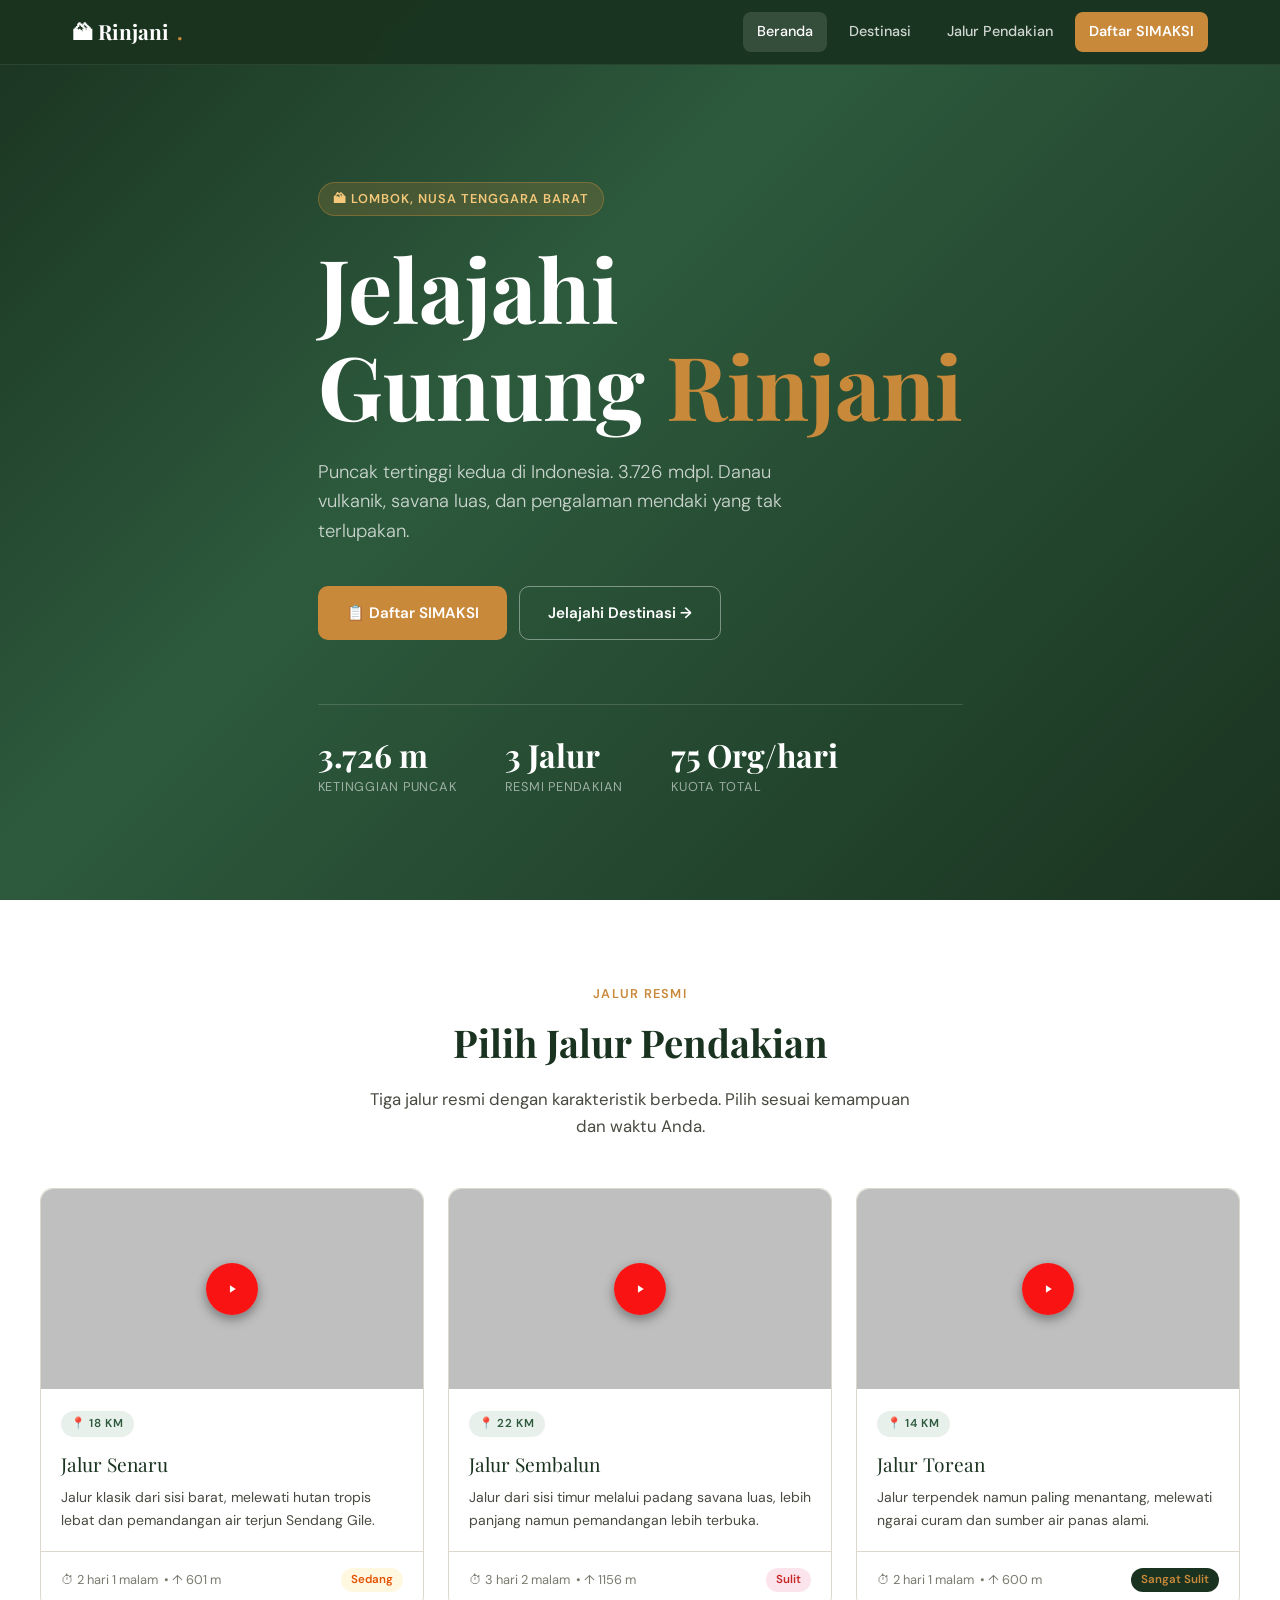
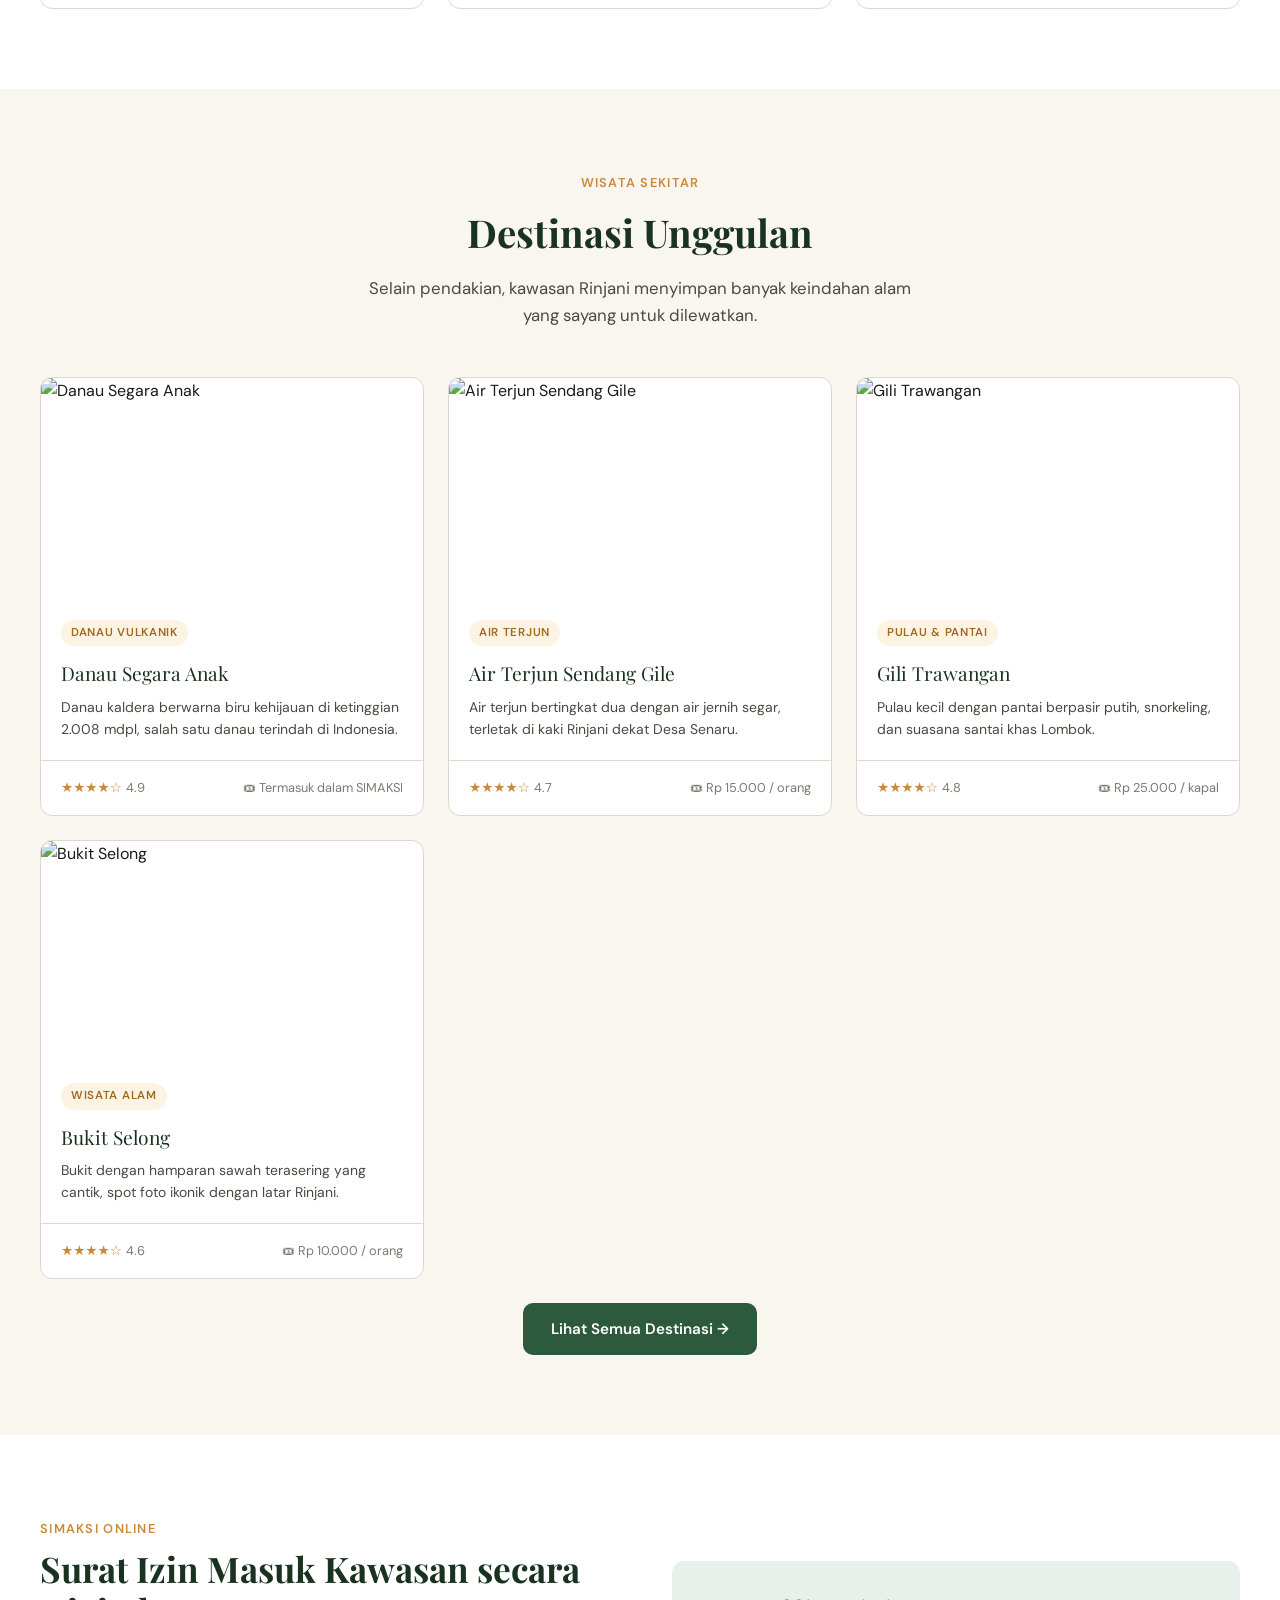
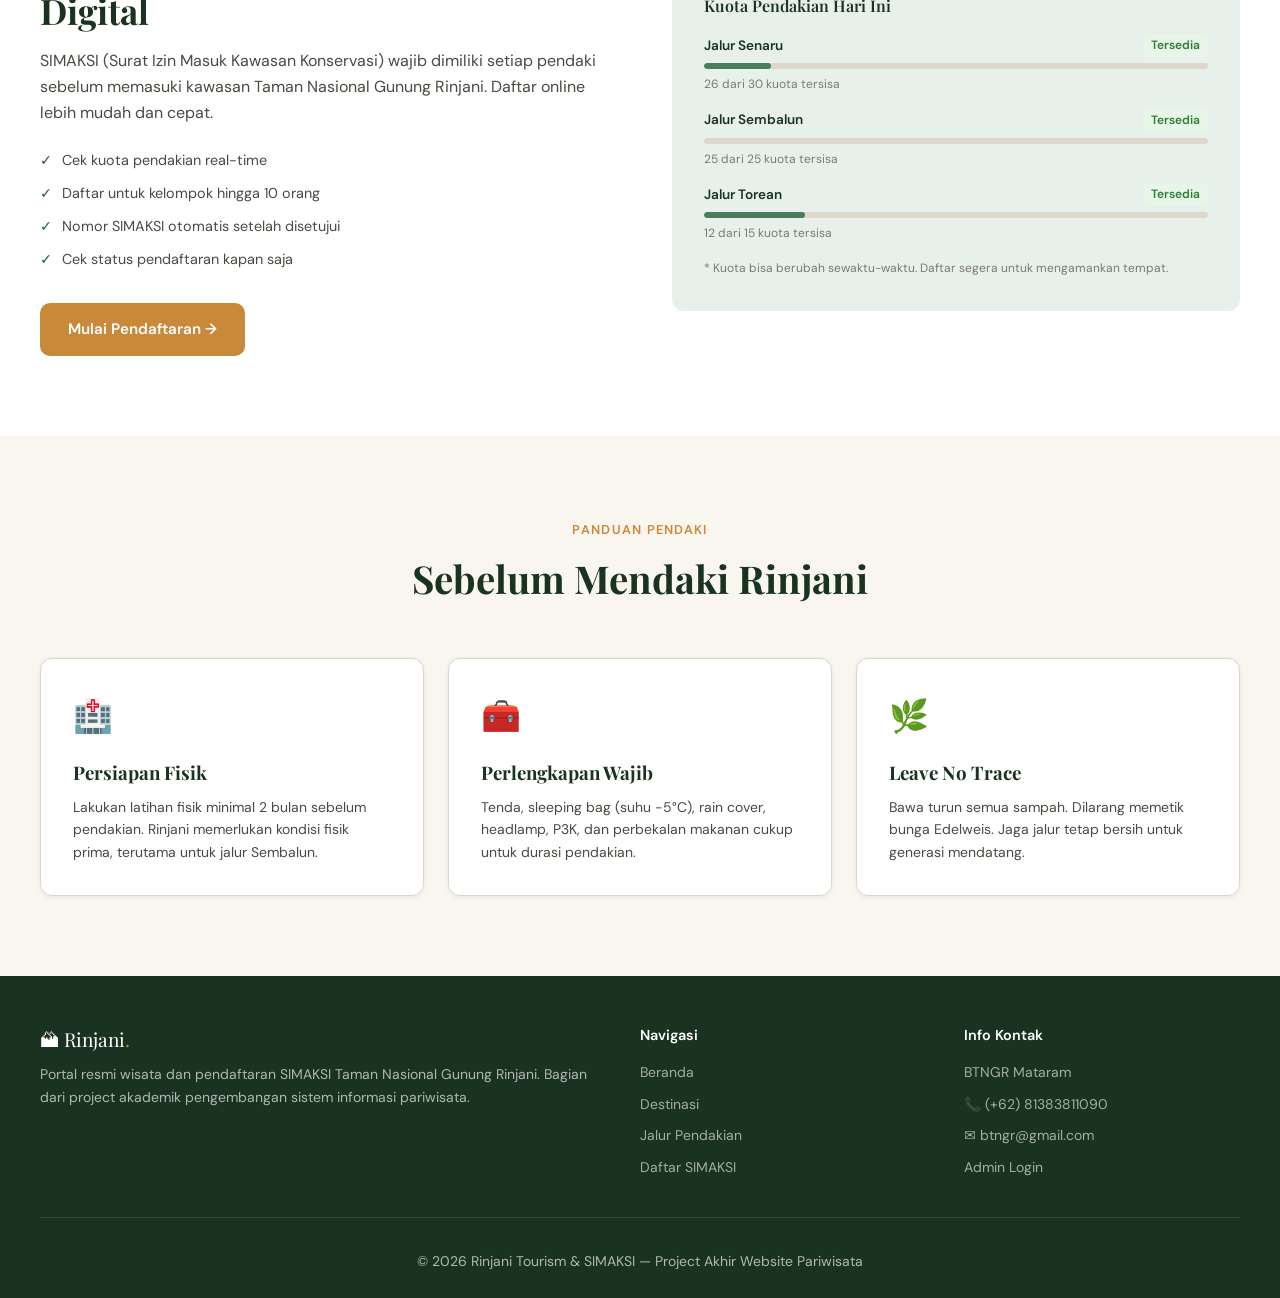
==== commit 36bb7505: "Refactor code structure for improved readability and maintainability" ====
--- a/index.html
+++ b/index.html
@@ -289,7 +289,7 @@
           <h4>Info Kontak</h4>
           <ul>
             <li><a href="#">BTNGR Mataram</a></li>
-            <li><a href="#">📞 (0370) 641124</a></li>
+            <li><a href="#">📞 (+62) 81383811090</a></li>
             <li><a href="#">✉ btngr@gmail.com</a></li>
             <li><a href="admin/login.html">Admin Login</a></li>
           </ul>
